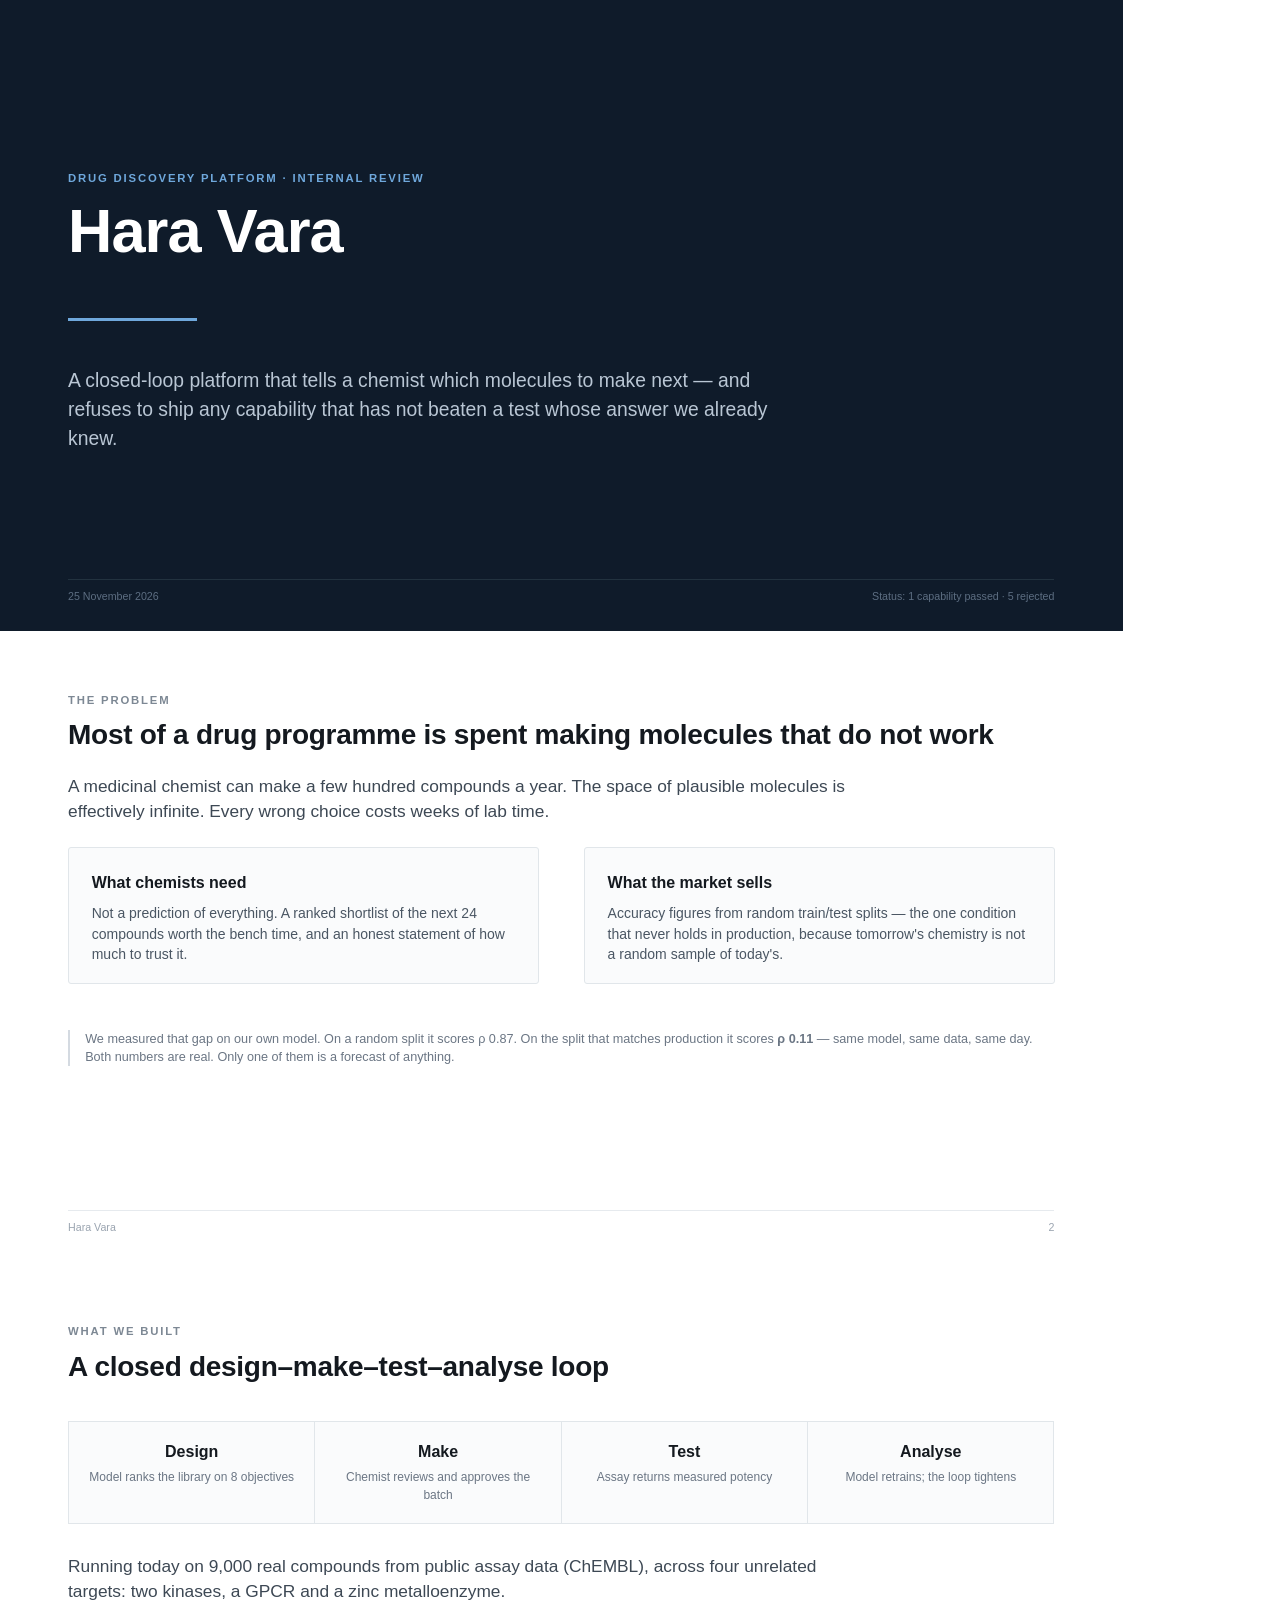
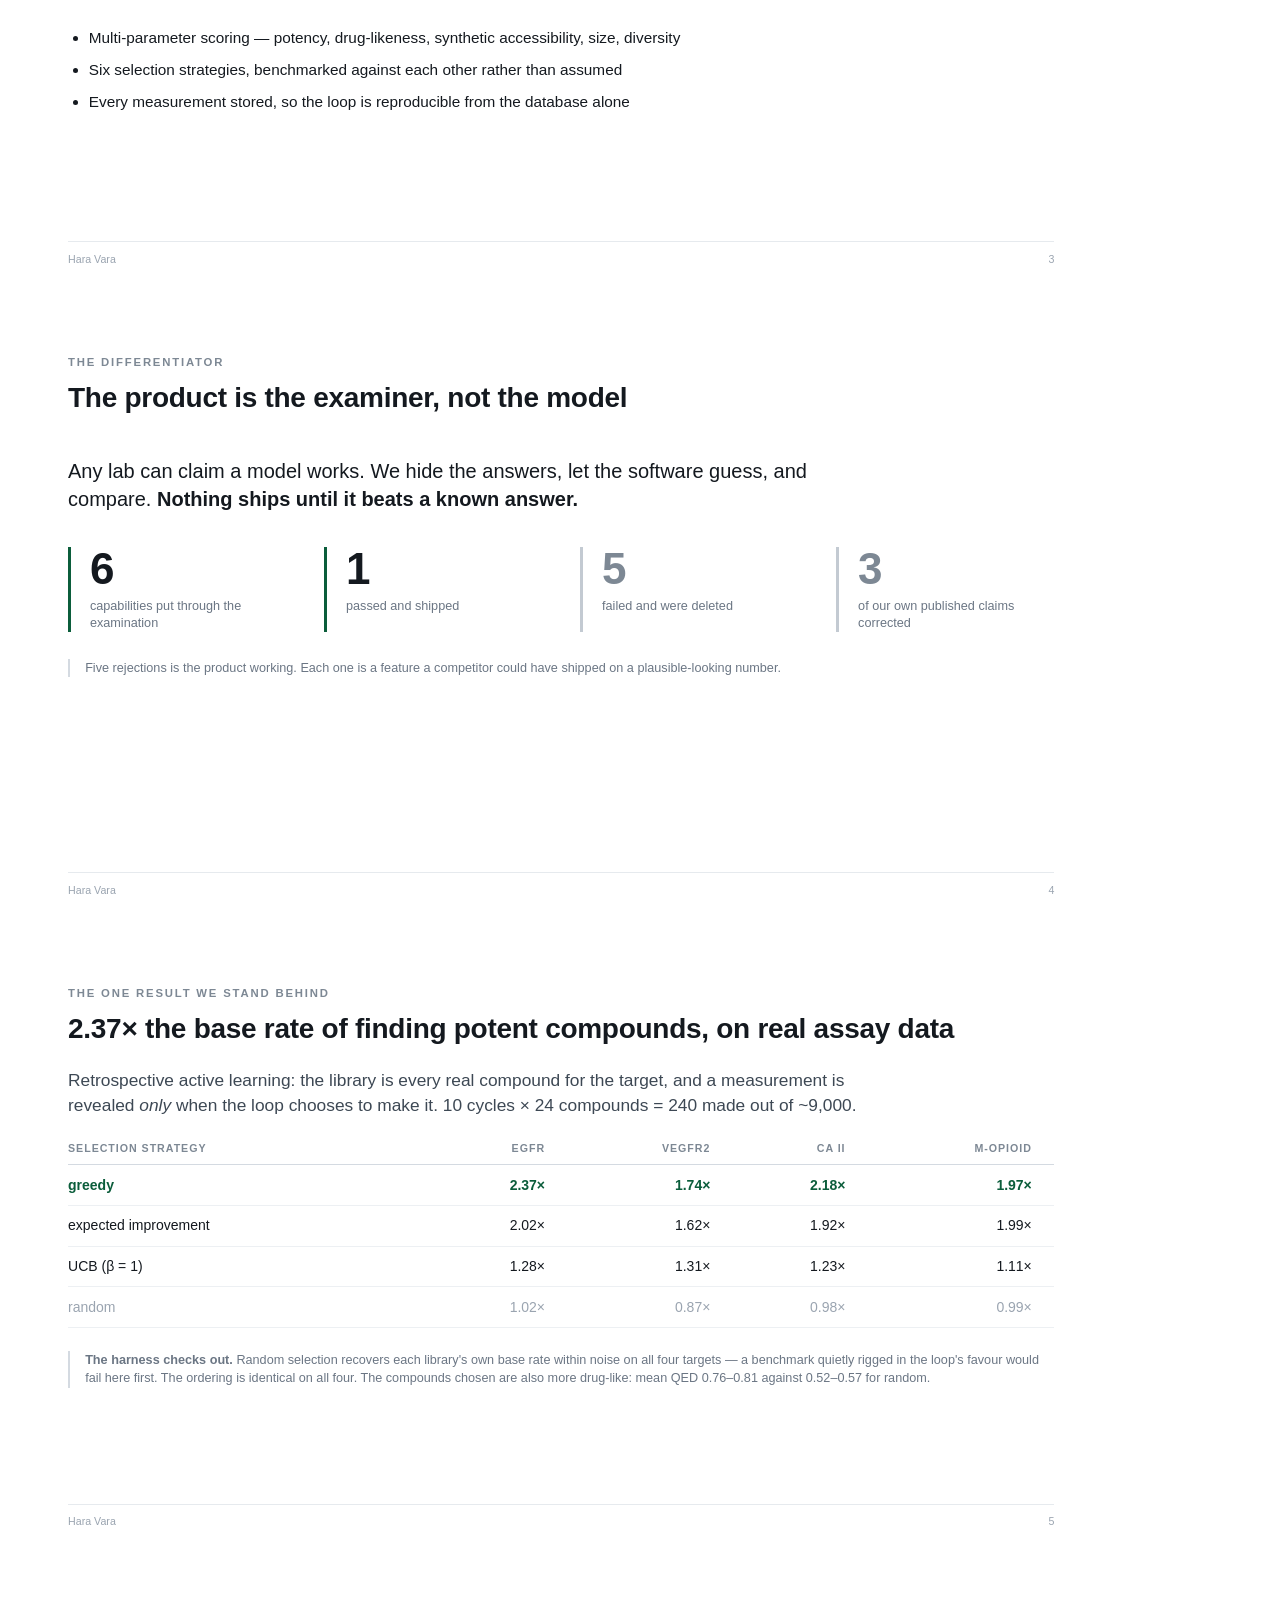
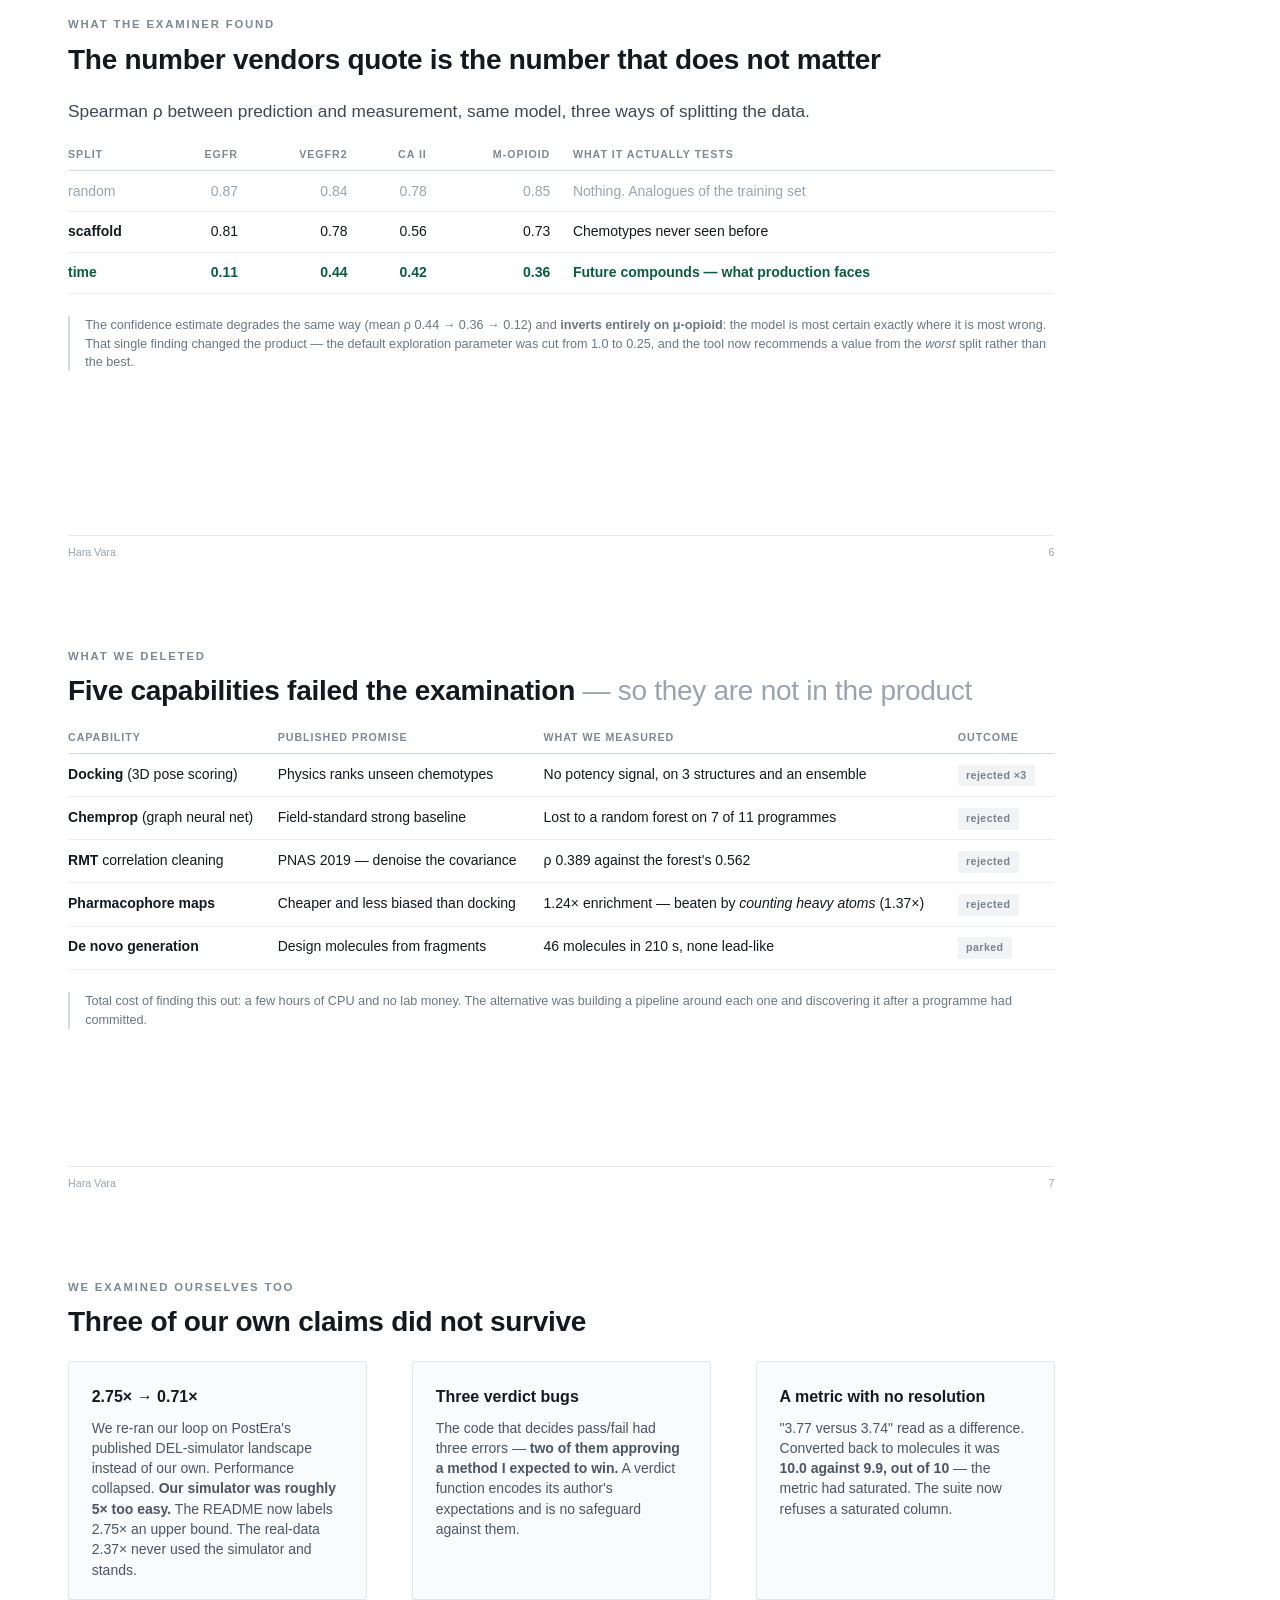
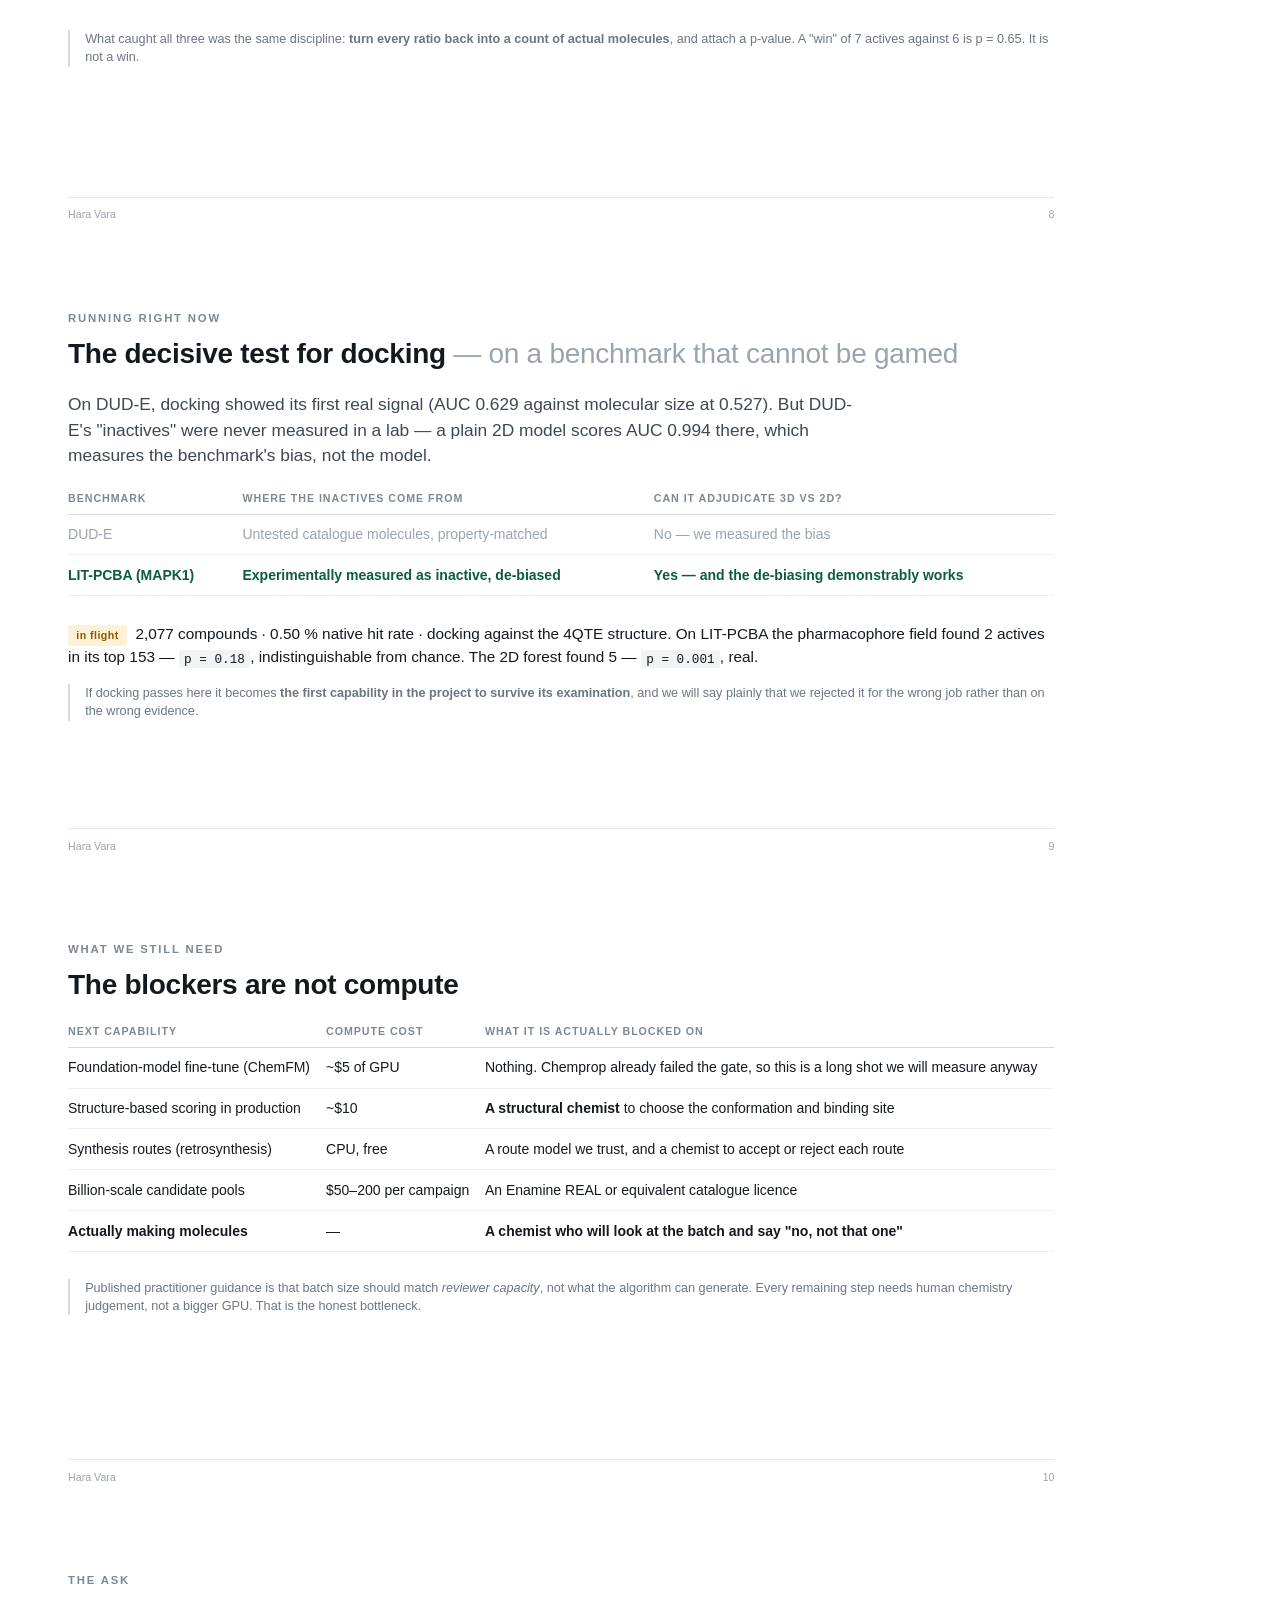
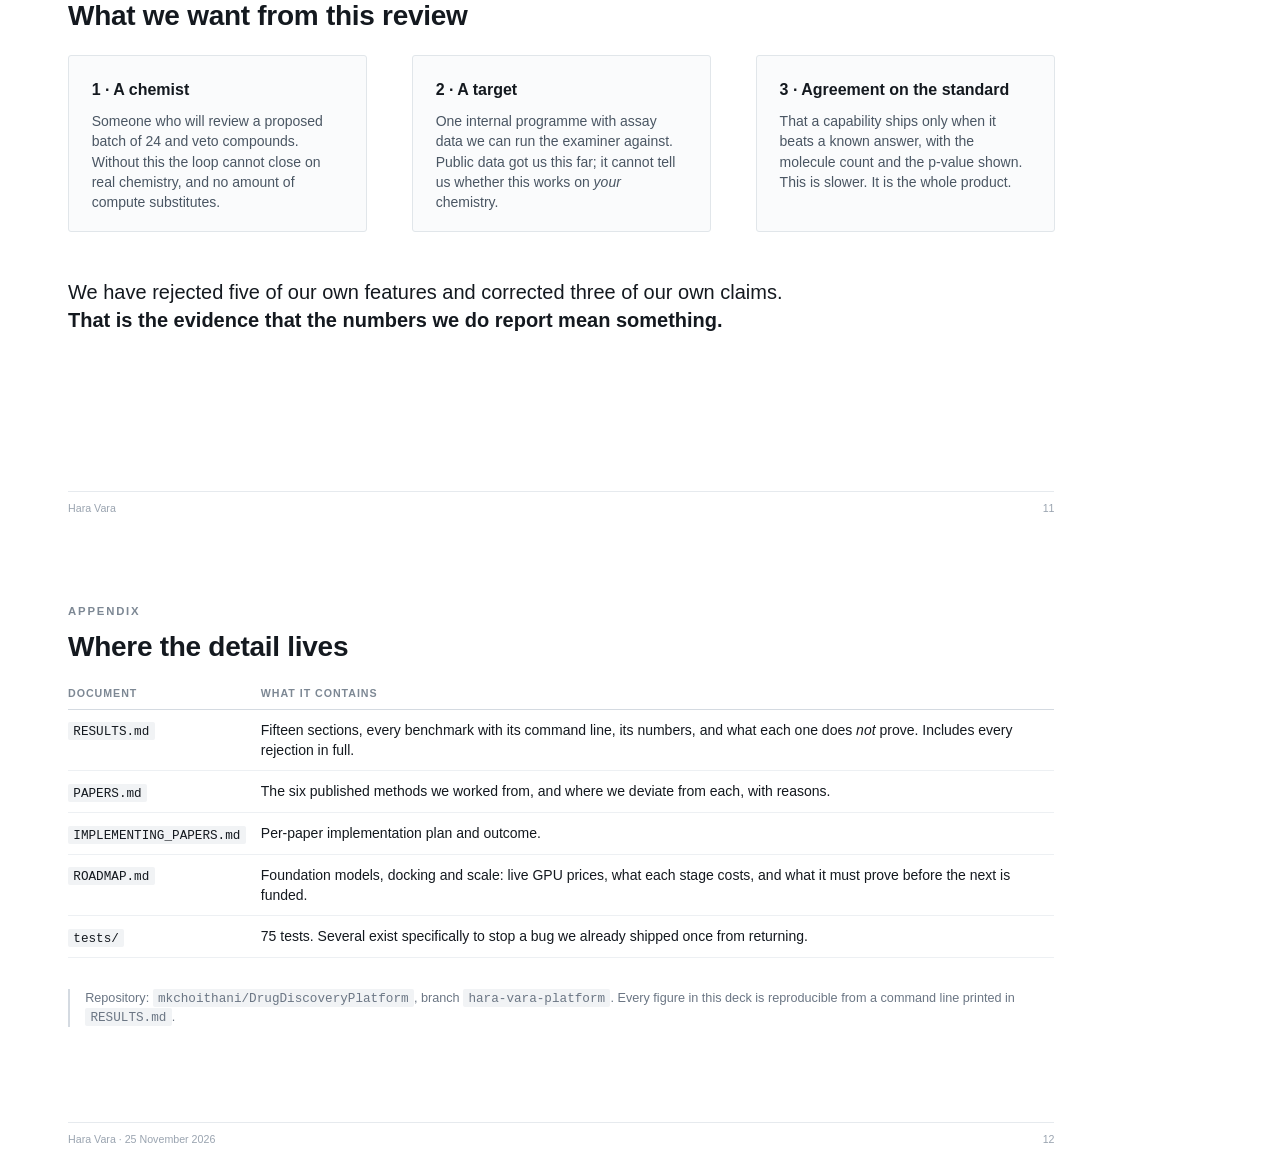
==== deck/pitch.html @ d7b342dd "Docking's signal did not survive LIT-PCBA: rejected a fourth time Section 14 left one question open:" ====
<!DOCTYPE html>
<html lang="en"><head><meta charset="utf-8">
<title>Hara Vara — the examined platform</title>
<style>
  @page { size: 297mm 167mm; margin: 0; }
  * { box-sizing: border-box; -webkit-print-color-adjust: exact; print-color-adjust: exact; }
  html, body { margin:0; padding:0; background:#fff; }
  body { font-family: "Helvetica Neue", Helvetica, Arial, sans-serif;
         color:#14191f; font-size:11.5pt; line-height:1.45; }

  .slide { width:297mm; height:167mm; padding:16mm 18mm 13mm 18mm;
           page-break-after:always; position:relative; overflow:hidden;
           display:flex; flex-direction:column; }
  .slide:last-child { page-break-after:auto; }

  .kicker { font-size:8.5pt; letter-spacing:.16em; text-transform:uppercase;
            color:#7d8894; font-weight:700; margin:0 0 3mm 0; }
  h1 { font-size:30pt; line-height:1.1; margin:0 0 5mm 0; font-weight:700; letter-spacing:-.015em; }
  h2 { font-size:21pt; line-height:1.15; margin:0 0 6mm 0; font-weight:700; letter-spacing:-.01em; }
  h2 .q { color:#9aa4b0; font-weight:400; }
  .lede { font-size:13pt; color:#3d4854; max-width:210mm; margin:0 0 6mm 0; }
  .body { flex:1; min-height:0; }
  .foot { position:absolute; left:18mm; right:18mm; bottom:7mm;
          display:flex; justify-content:space-between;
          font-size:8pt; color:#9aa4b0; border-top:1px solid #e6eaee; padding-top:2.5mm; }

  /* cover */
  .cover { background:#0f1b2a; color:#fff; justify-content:center; }
  .cover h1 { font-size:46pt; margin-bottom:6mm; }
  .cover .kicker { color:#6fa8dc; }
  .cover .sub { font-size:14.5pt; color:#b9c6d4; max-width:190mm; line-height:1.5; }
  .cover .rule { width:34mm; height:3px; background:#6fa8dc; margin:8mm 0 7mm 0; }
  .cover .foot { color:#5d6e82; border-top-color:#22323f; }

  table { width:100%; border-collapse:collapse; font-size:10.5pt; }
  th { text-align:left; font-size:8pt; letter-spacing:.09em; text-transform:uppercase;
       color:#7d8894; font-weight:700; padding:0 4mm 2mm 0; border-bottom:1.5px solid #d4dae1; }
  td { padding:2.6mm 4mm 2.6mm 0; border-bottom:1px solid #edf0f3; vertical-align:top; }
  td.num, th.num { text-align:right; font-variant-numeric:tabular-nums; padding-right:6mm; }
  tr.hero td { font-weight:700; color:#0b5d3b; }
  tr.dead td { color:#9aa4b0; }
  .tag { display:inline-block; font-size:8pt; font-weight:700; padding:.8mm 2.2mm;
         border-radius:2px; letter-spacing:.04em; }
  .pass { background:#dff2e5; color:#0b5d3b; }
  .fail { background:#f1f3f5; color:#78838f; }
  .run  { background:#fff1d6; color:#8a5a00; }

  .cols { display:flex; gap:12mm; }
  .cols > div { flex:1; }
  .card { border:1px solid #e1e6ea; border-radius:3px; padding:6mm 6mm 5mm 6mm; background:#fafbfc; }
  .card h3 { margin:0 0 2.5mm 0; font-size:12pt; }
  .card p { margin:0; color:#4a5663; font-size:10.5pt; }

  .big { display:flex; gap:10mm; margin:2mm 0 7mm 0; }
  .big > div { flex:1; border-left:3px solid #0b5d3b; padding-left:5mm; }
  .big .n { font-size:33pt; font-weight:700; line-height:1; letter-spacing:-.02em; }
  .big .l { font-size:9.5pt; color:#6b7684; margin-top:2mm; line-height:1.35; }
  .big > div.grey { border-left-color:#c3cad2; }
  .big > div.grey .n { color:#7d8894; }

  ul { margin:0 0 4mm 0; padding-left:5.5mm; }
  li { margin-bottom:2.6mm; }
  .note { font-size:9.5pt; color:#6b7684; border-left:2px solid #d4dae1;
          padding-left:4mm; margin-top:auto; }
  .quote { font-size:15pt; line-height:1.4; color:#14191f; max-width:200mm; }
  code { font-family:"SF Mono",Menlo,monospace; font-size:9.5pt; background:#f1f3f5;
         padding:.4mm 1.4mm; border-radius:2px; }
  .step { display:flex; gap:0; margin:4mm 0 8mm 0; }
  .step > div { flex:1; padding:5mm 4mm; border:1px solid #e1e6ea; border-right:none;
                text-align:center; background:#fafbfc; }
  .step > div:last-child { border-right:1px solid #e1e6ea; }
  .step .t { font-weight:700; font-size:12pt; }
  .step .d { font-size:9pt; color:#6b7684; margin-top:1.5mm; }
</style></head><body>

<!-- 1 COVER -->
<section class="slide cover">
  <p class="kicker">Drug discovery platform · internal review</p>
  <h1>Hara Vara</h1>
  <div class="rule"></div>
  <p class="sub">A closed-loop platform that tells a chemist which molecules to make next —
  and refuses to ship any capability that has not beaten a test whose answer we already knew.</p>
  <div class="foot"><span>25 November 2026</span><span>Status: 1 capability passed · 5 rejected</span></div>
</section>

<!-- 2 PROBLEM -->
<section class="slide">
  <p class="kicker">The problem</p>
  <h2>Most of a drug programme is spent making molecules that do not work</h2>
  <div class="body">
    <p class="lede">A medicinal chemist can make a few hundred compounds a year. The space of
    plausible molecules is effectively infinite. Every wrong choice costs weeks of lab time.</p>
    <div class="cols">
      <div class="card"><h3>What chemists need</h3>
        <p>Not a prediction of everything. A ranked shortlist of the next 24 compounds worth
        the bench time, and an honest statement of how much to trust it.</p></div>
      <div class="card"><h3>What the market sells</h3>
        <p>Accuracy figures from random train/test splits — the one condition that never holds
        in production, because tomorrow's chemistry is not a random sample of today's.</p></div>
    </div>
    <div class="note" style="margin-top:12mm">We measured that gap on our own model. On a random
    split it scores &rho;&nbsp;0.87. On the split that matches production it scores
    <strong>&rho;&nbsp;0.11</strong> &mdash; same model, same data, same day. Both numbers are
    real. Only one of them is a forecast of anything.</div>
  </div>
  <div class="foot"><span>Hara Vara</span><span>2</span></div>
</section>

<!-- 3 THE LOOP -->
<section class="slide">
  <p class="kicker">What we built</p>
  <h2>A closed design–make–test–analyse loop</h2>
  <div class="body">
    <div class="step">
      <div><div class="t">Design</div><div class="d">Model ranks the library on 8 objectives</div></div>
      <div><div class="t">Make</div><div class="d">Chemist reviews and approves the batch</div></div>
      <div><div class="t">Test</div><div class="d">Assay returns measured potency</div></div>
      <div><div class="t">Analyse</div><div class="d">Model retrains; the loop tightens</div></div>
    </div>
    <p class="lede">Running today on 9,000 real compounds from public assay data (ChEMBL),
    across four unrelated targets: two kinases, a GPCR and a zinc metalloenzyme.</p>
    <ul>
      <li>Multi-parameter scoring — potency, drug-likeness, synthetic accessibility, size, diversity</li>
      <li>Six selection strategies, benchmarked against each other rather than assumed</li>
      <li>Every measurement stored, so the loop is reproducible from the database alone</li>
    </ul>
  </div>
  <div class="foot"><span>Hara Vara</span><span>3</span></div>
</section>

<!-- 4 DIFFERENTIATOR -->
<section class="slide">
  <p class="kicker">The differentiator</p>
  <h2>The product is the examiner, not the model</h2>
  <div class="body">
    <p class="quote">Any lab can claim a model works. We hide the answers, let the software
    guess, and compare. <strong>Nothing ships until it beats a known answer.</strong></p>
    <div class="big" style="margin-top:9mm">
      <div><div class="n">6</div><div class="l">capabilities put through the examination</div></div>
      <div><div class="n">1</div><div class="l">passed and shipped</div></div>
      <div class="grey"><div class="n">5</div><div class="l">failed and were deleted</div></div>
      <div class="grey"><div class="n">3</div><div class="l">of our own published claims corrected</div></div>
    </div>
    <div class="note">Five rejections is the product working. Each one is a feature a
    competitor could have shipped on a plausible-looking number.</div>
  </div>
  <div class="foot"><span>Hara Vara</span><span>4</span></div>
</section>

<!-- 5 HEADLINE RESULT -->
<section class="slide">
  <p class="kicker">The one result we stand behind</p>
  <h2>2.37× the base rate of finding potent compounds, on real assay data</h2>
  <div class="body">
    <p class="lede">Retrospective active learning: the library is every real compound for the
    target, and a measurement is revealed <em>only</em> when the loop chooses to make it.
    10 cycles × 24 compounds = 240 made out of ~9,000.</p>
    <table>
      <tr><th>Selection strategy</th><th class="num">EGFR</th><th class="num">VEGFR2</th>
          <th class="num">CA II</th><th class="num">μ-opioid</th></tr>
      <tr class="hero"><td>greedy</td><td class="num">2.37×</td><td class="num">1.74×</td>
          <td class="num">2.18×</td><td class="num">1.97×</td></tr>
      <tr><td>expected improvement</td><td class="num">2.02×</td><td class="num">1.62×</td>
          <td class="num">1.92×</td><td class="num">1.99×</td></tr>
      <tr><td>UCB (β = 1)</td><td class="num">1.28×</td><td class="num">1.31×</td>
          <td class="num">1.23×</td><td class="num">1.11×</td></tr>
      <tr class="dead"><td>random</td><td class="num">1.02×</td><td class="num">0.87×</td>
          <td class="num">0.98×</td><td class="num">0.99×</td></tr>
    </table>
    <div class="note" style="margin-top:6mm"><strong>The harness checks out.</strong> Random
    selection recovers each library's own base rate within noise on all four targets — a
    benchmark quietly rigged in the loop's favour would fail here first. The ordering is
    identical on all four. The compounds chosen are also more drug-like: mean QED 0.76–0.81
    against 0.52–0.57 for random.</div>
  </div>
  <div class="foot"><span>Hara Vara</span><span>5</span></div>
</section>

<!-- 6 THE HONEST SPLIT -->
<section class="slide">
  <p class="kicker">What the examiner found</p>
  <h2>The number vendors quote is the number that does not matter</h2>
  <div class="body">
    <p class="lede">Spearman ρ between prediction and measurement, same model, three ways of
    splitting the data.</p>
    <table>
      <tr><th>Split</th><th class="num">EGFR</th><th class="num">VEGFR2</th><th class="num">CA II</th>
          <th class="num">μ-opioid</th><th>What it actually tests</th></tr>
      <tr class="dead"><td>random</td><td class="num">0.87</td><td class="num">0.84</td>
          <td class="num">0.78</td><td class="num">0.85</td><td>Nothing. Analogues of the training set</td></tr>
      <tr><td><strong>scaffold</strong></td><td class="num">0.81</td><td class="num">0.78</td>
          <td class="num">0.56</td><td class="num">0.73</td><td>Chemotypes never seen before</td></tr>
      <tr class="hero"><td>time</td><td class="num">0.11</td><td class="num">0.44</td>
          <td class="num">0.42</td><td class="num">0.36</td><td>Future compounds — what production faces</td></tr>
    </table>
    <div class="note" style="margin-top:6mm">The confidence estimate degrades the same way
    (mean ρ 0.44 → 0.36 → 0.12) and <strong>inverts entirely on μ-opioid</strong>: the model is
    most certain exactly where it is most wrong. That single finding changed the product — the
    default exploration parameter was cut from 1.0 to 0.25, and the tool now recommends a value
    from the <em>worst</em> split rather than the best.</div>
  </div>
  <div class="foot"><span>Hara Vara</span><span>6</span></div>
</section>

<!-- 7 REJECTED -->
<section class="slide">
  <p class="kicker">What we deleted</p>
  <h2>Five capabilities failed the examination <span class="q">— so they are not in the product</span></h2>
  <div class="body">
    <table>
      <tr><th>Capability</th><th>Published promise</th><th>What we measured</th><th>Outcome</th></tr>
      <tr><td><strong>Docking</strong> (3D pose scoring)</td><td>Physics ranks unseen chemotypes</td>
          <td>No potency signal, on 3 structures and an ensemble</td><td><span class="tag fail">rejected ×3</span></td></tr>
      <tr><td><strong>Chemprop</strong> (graph neural net)</td><td>Field-standard strong baseline</td>
          <td>Lost to a random forest on 7 of 11 programmes</td><td><span class="tag fail">rejected</span></td></tr>
      <tr><td><strong>RMT</strong> correlation cleaning</td><td>PNAS 2019 — denoise the covariance</td>
          <td>ρ 0.389 against the forest's 0.562</td><td><span class="tag fail">rejected</span></td></tr>
      <tr><td><strong>Pharmacophore maps</strong></td><td>Cheaper and less biased than docking</td>
          <td>1.24× enrichment — beaten by <em>counting heavy atoms</em> (1.37×)</td>
          <td><span class="tag fail">rejected</span></td></tr>
      <tr><td><strong>De novo generation</strong></td><td>Design molecules from fragments</td>
          <td>46 molecules in 210 s, none lead-like</td><td><span class="tag fail">parked</span></td></tr>
    </table>
    <div class="note" style="margin-top:6mm">Total cost of finding this out: a few hours of CPU
    and no lab money. The alternative was building a pipeline around each one and discovering
    it after a programme had committed.</div>
  </div>
  <div class="foot"><span>Hara Vara</span><span>7</span></div>
</section>

<!-- 8 WE AUDITED OURSELVES -->
<section class="slide">
  <p class="kicker">We examined ourselves too</p>
  <h2>Three of our own claims did not survive</h2>
  <div class="body">
    <div class="cols">
      <div class="card"><h3>2.75× → 0.71×</h3>
        <p>We re-ran our loop on PostEra's published DEL-simulator landscape instead of our own.
        Performance collapsed. <strong>Our simulator was roughly 5× too easy.</strong> The README
        now labels 2.75× an upper bound. The real-data 2.37× never used the simulator and stands.</p></div>
      <div class="card"><h3>Three verdict bugs</h3>
        <p>The code that decides pass/fail had three errors — <strong>two of them approving a
        method I expected to win.</strong> A verdict function encodes its author's expectations
        and is no safeguard against them.</p></div>
      <div class="card"><h3>A metric with no resolution</h3>
        <p>"3.77 versus 3.74" read as a difference. Converted back to molecules it was
        <strong>10.0 against 9.9, out of 10</strong> — the metric had saturated. The suite now
        refuses a saturated column.</p></div>
    </div>
    <div class="note" style="margin-top:8mm">What caught all three was the same discipline:
    <strong>turn every ratio back into a count of actual molecules</strong>, and attach a
    p-value. A "win" of 7 actives against 6 is p = 0.65. It is not a win.</div>
  </div>
  <div class="foot"><span>Hara Vara</span><span>8</span></div>
</section>

<!-- 9 IN FLIGHT -->
<section class="slide">
  <p class="kicker">Running right now</p>
  <h2>The decisive test for docking <span class="q">— on a benchmark that cannot be gamed</span></h2>
  <div class="body">
    <p class="lede">On DUD-E, docking showed its first real signal (AUC 0.629 against molecular
    size at 0.527). But DUD-E's "inactives" were never measured in a lab — a plain 2D model
    scores AUC 0.994 there, which measures the benchmark's bias, not the model.</p>
    <table>
      <tr><th>Benchmark</th><th>Where the inactives come from</th><th>Can it adjudicate 3D vs 2D?</th></tr>
      <tr class="dead"><td>DUD-E</td><td>Untested catalogue molecules, property-matched</td><td>No — we measured the bias</td></tr>
      <tr class="hero"><td>LIT-PCBA (MAPK1)</td><td>Experimentally measured as inactive, de-biased</td><td>Yes — and the de-biasing demonstrably works</td></tr>
    </table>
    <p style="margin-top:7mm"><span class="tag run">in flight</span> &nbsp;2,077 compounds ·
    0.50 % native hit rate · docking against the 4QTE structure. On LIT-PCBA the pharmacophore
    field found 2 actives in its top 153 — <code>p = 0.18</code>, indistinguishable from chance.
    The 2D forest found 5 — <code>p = 0.001</code>, real.</p>
    <div class="note">If docking passes here it becomes <strong>the first capability in the
    project to survive its examination</strong>, and we will say plainly that we rejected it
    for the wrong job rather than on the wrong evidence.</div>
  </div>
  <div class="foot"><span>Hara Vara</span><span>9</span></div>
</section>

<!-- 10 WHAT IT TAKES -->
<section class="slide">
  <p class="kicker">What we still need</p>
  <h2>The blockers are not compute</h2>
  <div class="body">
    <table>
      <tr><th>Next capability</th><th>Compute cost</th><th>What it is actually blocked on</th></tr>
      <tr><td>Foundation-model fine-tune (ChemFM)</td><td>~$5 of GPU</td>
          <td>Nothing. Chemprop already failed the gate, so this is a long shot we will measure anyway</td></tr>
      <tr><td>Structure-based scoring in production</td><td>~$10</td>
          <td><strong>A structural chemist</strong> to choose the conformation and binding site</td></tr>
      <tr><td>Synthesis routes (retrosynthesis)</td><td>CPU, free</td>
          <td>A route model we trust, and a chemist to accept or reject each route</td></tr>
      <tr><td>Billion-scale candidate pools</td><td>$50–200 per campaign</td>
          <td>An Enamine REAL or equivalent catalogue licence</td></tr>
      <tr><td><strong>Actually making molecules</strong></td><td>—</td>
          <td><strong>A chemist who will look at the batch and say "no, not that one"</strong></td></tr>
    </table>
    <div class="note" style="margin-top:7mm">Published practitioner guidance is that batch size
    should match <em>reviewer capacity</em>, not what the algorithm can generate. Every remaining
    step needs human chemistry judgement, not a bigger GPU. That is the honest bottleneck.</div>
  </div>
  <div class="foot"><span>Hara Vara</span><span>10</span></div>
</section>

<!-- 11 ASK -->
<section class="slide">
  <p class="kicker">The ask</p>
  <h2>What we want from this review</h2>
  <div class="body">
    <div class="cols">
      <div class="card"><h3>1 · A chemist</h3>
        <p>Someone who will review a proposed batch of 24 and veto compounds. Without this the
        loop cannot close on real chemistry, and no amount of compute substitutes.</p></div>
      <div class="card"><h3>2 · A target</h3>
        <p>One internal programme with assay data we can run the examiner against. Public data
        got us this far; it cannot tell us whether this works on <em>your</em> chemistry.</p></div>
      <div class="card"><h3>3 · Agreement on the standard</h3>
        <p>That a capability ships only when it beats a known answer, with the molecule count
        and the p-value shown. This is slower. It is the whole product.</p></div>
    </div>
    <p class="quote" style="margin-top:12mm">We have rejected five of our own features and
    corrected three of our own claims. <strong>That is the evidence that the numbers we do
    report mean something.</strong></p>
  </div>
  <div class="foot"><span>Hara Vara</span><span>11</span></div>
</section>

<!-- 12 APPENDIX -->
<section class="slide">
  <p class="kicker">Appendix</p>
  <h2>Where the detail lives</h2>
  <div class="body">
    <table>
      <tr><th>Document</th><th>What it contains</th></tr>
      <tr><td><code>RESULTS.md</code></td><td>Fifteen sections, every benchmark with its command line,
        its numbers, and what each one does <em>not</em> prove. Includes every rejection in full.</td></tr>
      <tr><td><code>PAPERS.md</code></td><td>The six published methods we worked from, and where we
        deviate from each, with reasons.</td></tr>
      <tr><td><code>IMPLEMENTING_PAPERS.md</code></td><td>Per-paper implementation plan and outcome.</td></tr>
      <tr><td><code>ROADMAP.md</code></td><td>Foundation models, docking and scale: live GPU prices,
        what each stage costs, and what it must prove before the next is funded.</td></tr>
      <tr><td><code>tests/</code></td><td>75 tests. Several exist specifically to stop a bug we
        already shipped once from returning.</td></tr>
    </table>
    <div class="note" style="margin-top:8mm">Repository: <code>mkchoithani/DrugDiscoveryPlatform</code>,
    branch <code>hara-vara-platform</code>. Every figure in this deck is reproducible from a
    command line printed in <code>RESULTS.md</code>.</div>
  </div>
  <div class="foot"><span>Hara Vara · 25 November 2026</span><span>12</span></div>
</section>

</body></html>
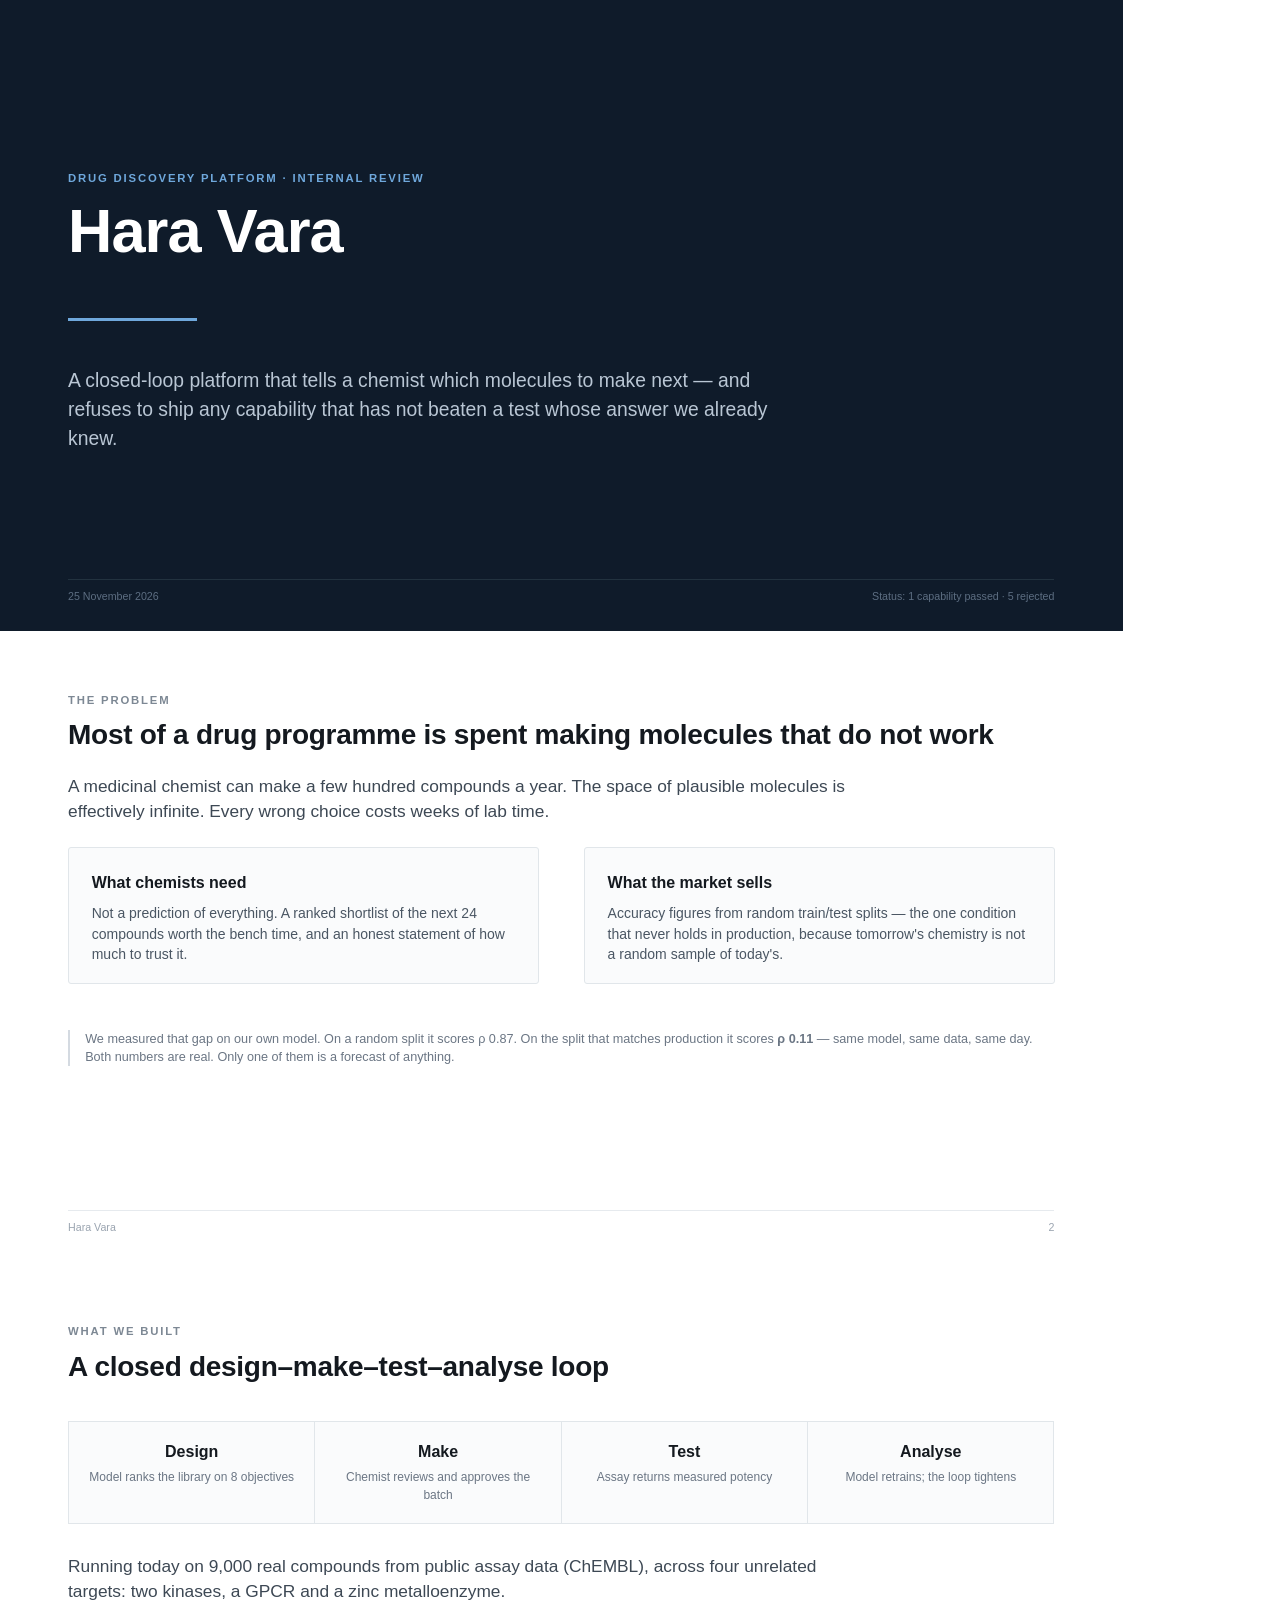
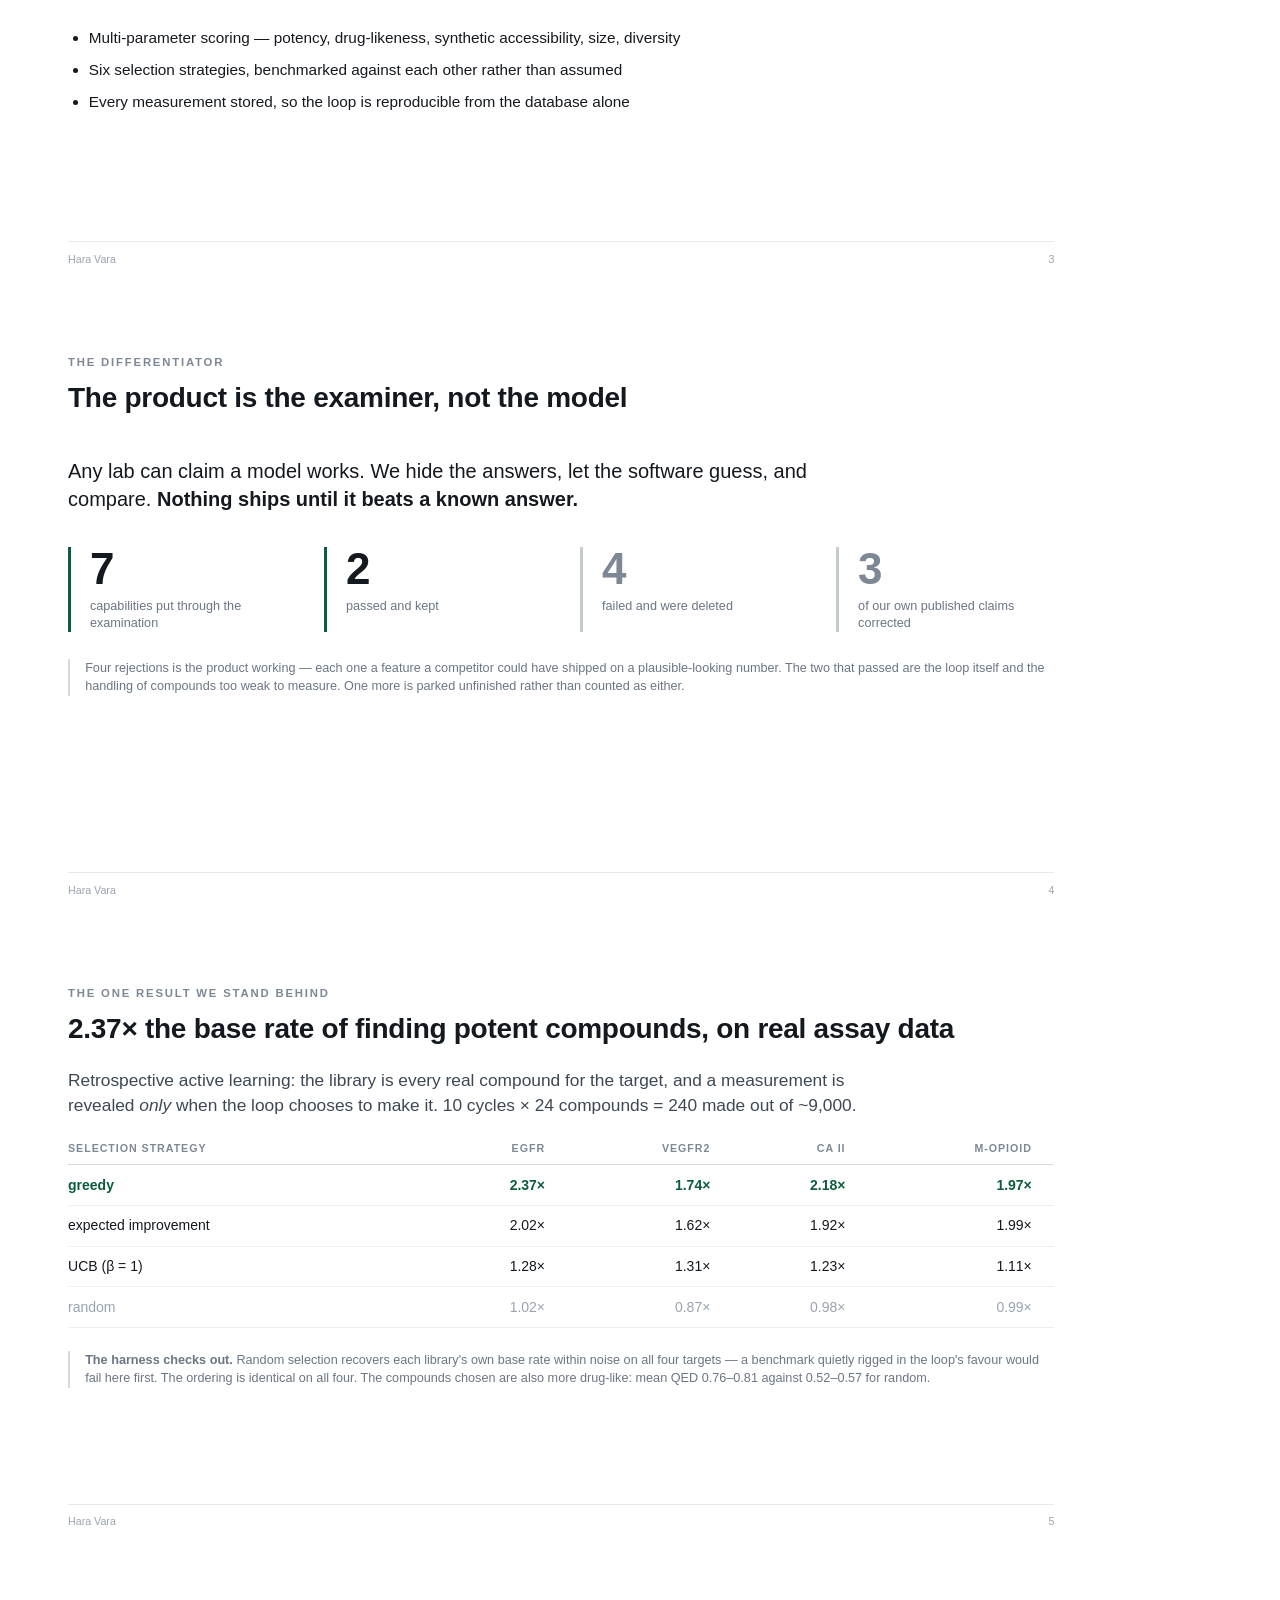
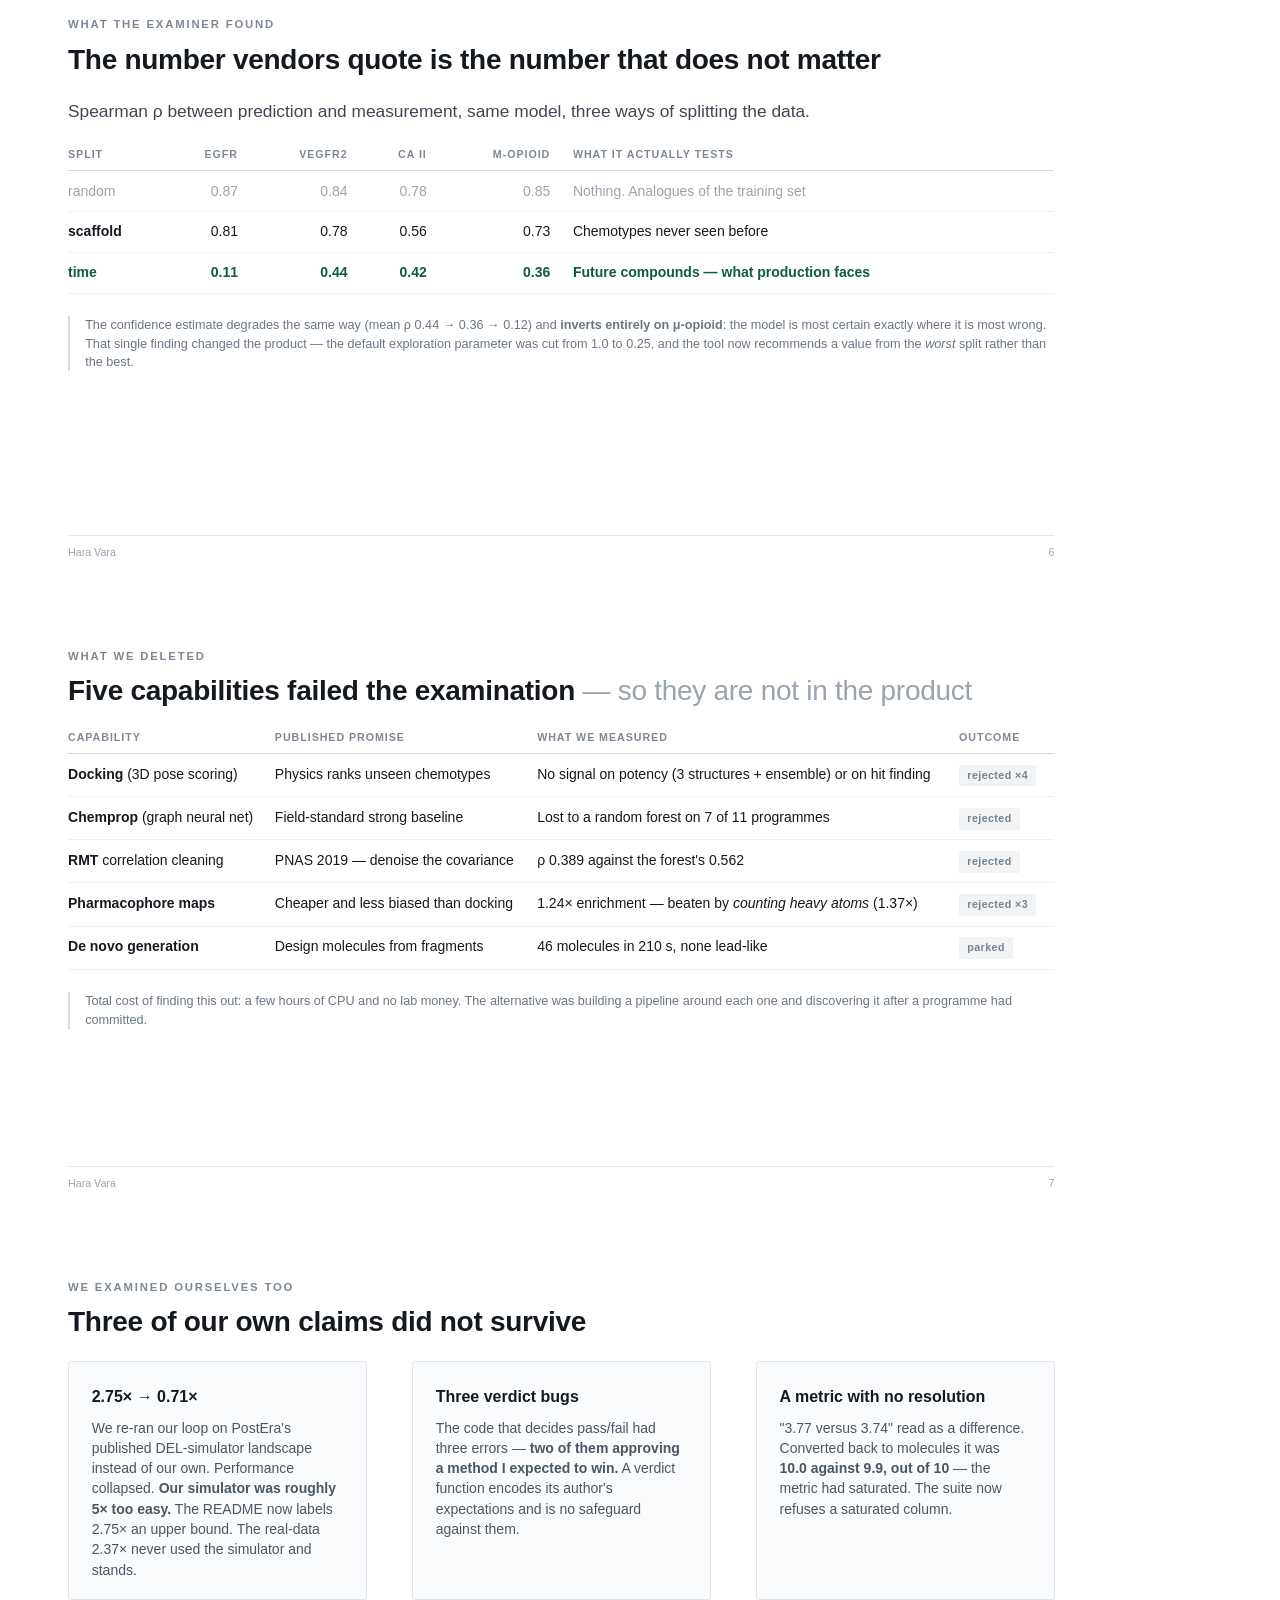
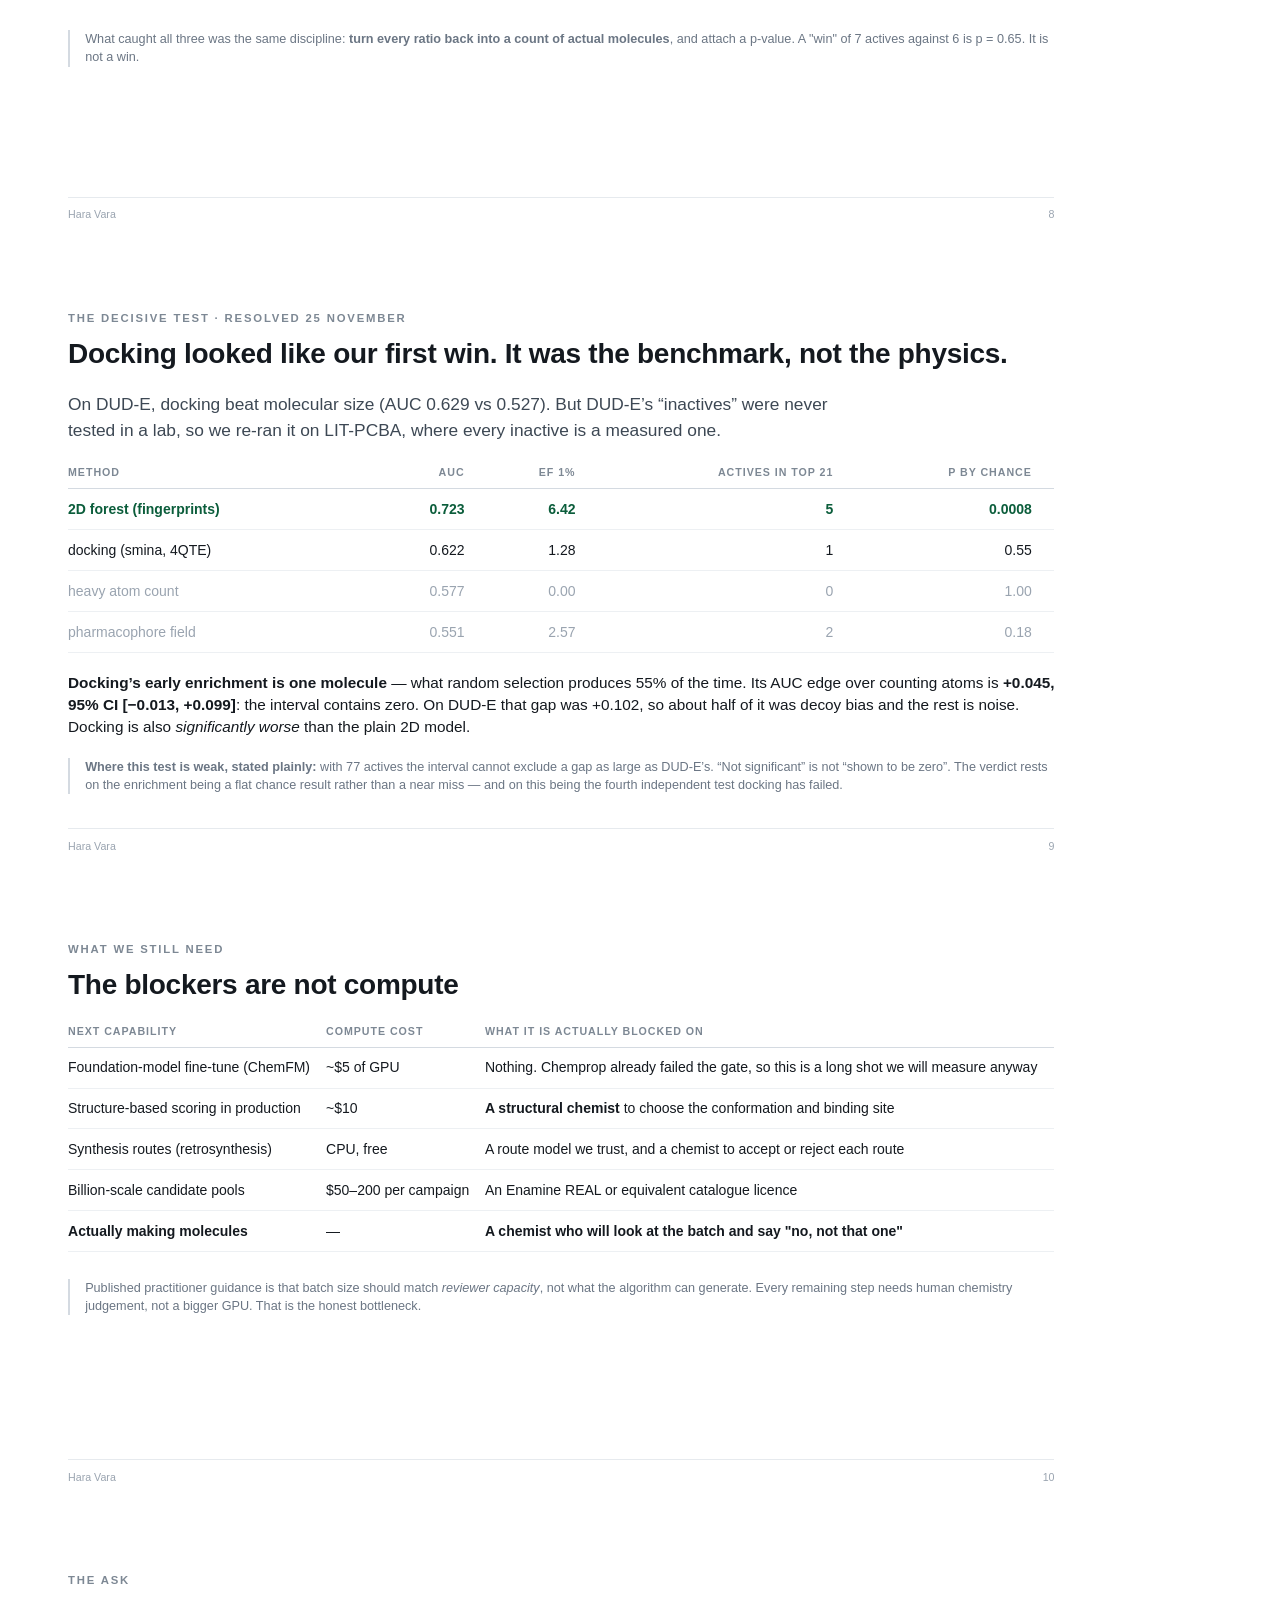
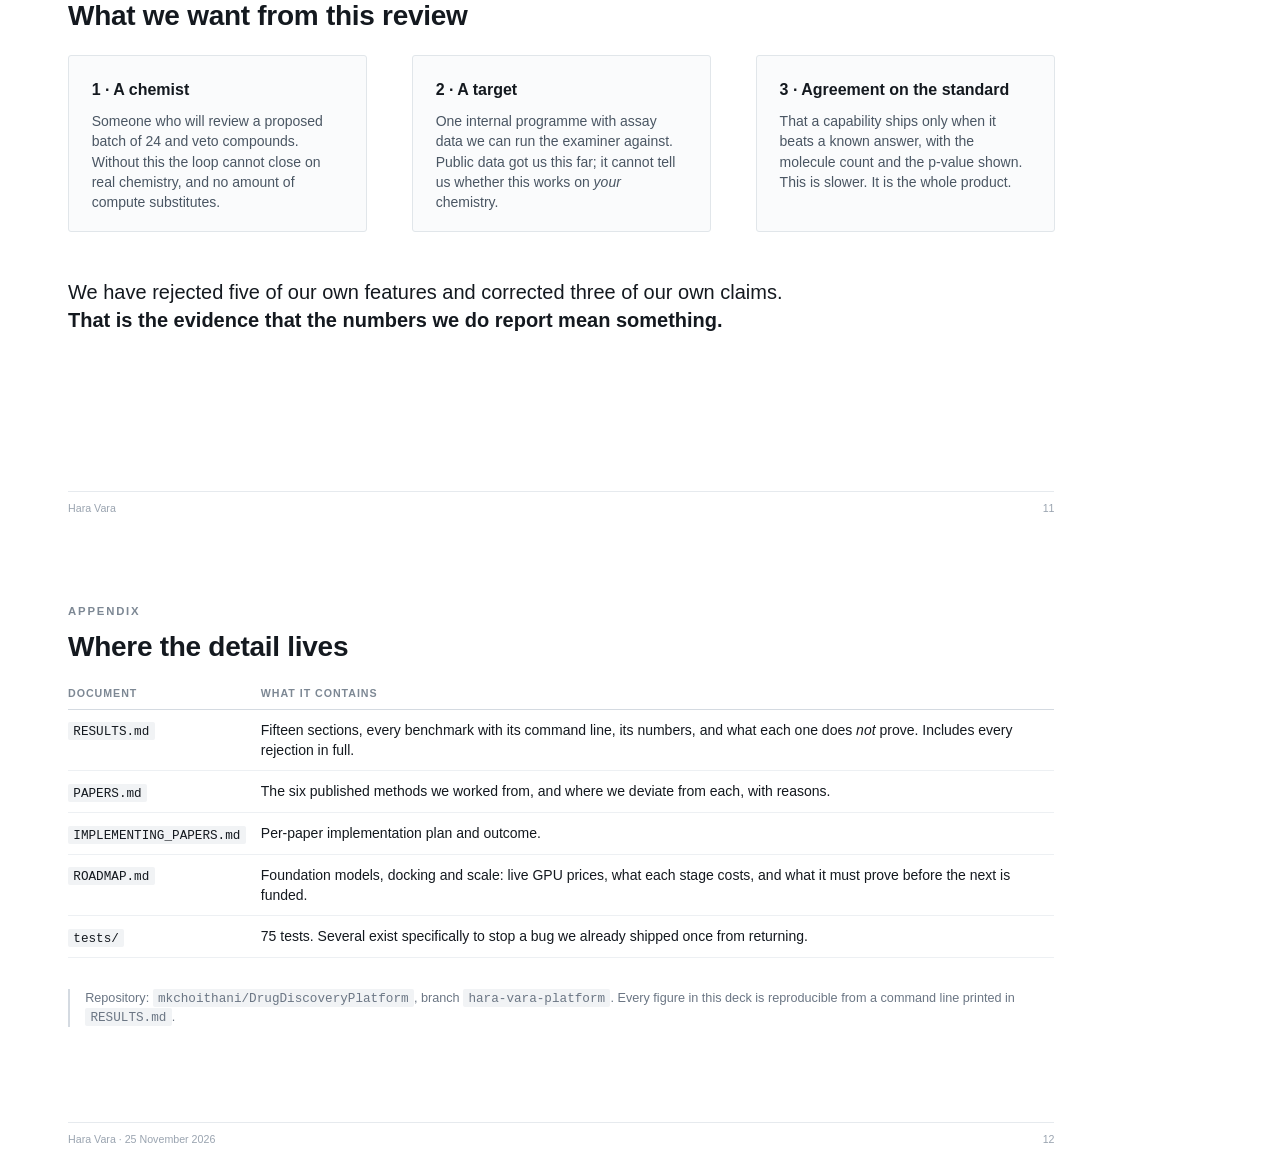
==== commit a7fd3b4e: "Deck: slide 9 carries the resolved LIT-PCBA result Slide 9 described the docking run as in flight. I" ====
--- a/deck/pitch.html
+++ b/deck/pitch.html
@@ -136,13 +136,15 @@
     <p class="quote">Any lab can claim a model works. We hide the answers, let the software
     guess, and compare. <strong>Nothing ships until it beats a known answer.</strong></p>
     <div class="big" style="margin-top:9mm">
-      <div><div class="n">6</div><div class="l">capabilities put through the examination</div></div>
-      <div><div class="n">1</div><div class="l">passed and shipped</div></div>
-      <div class="grey"><div class="n">5</div><div class="l">failed and were deleted</div></div>
+      <div><div class="n">7</div><div class="l">capabilities put through the examination</div></div>
+      <div><div class="n">2</div><div class="l">passed and kept</div></div>
+      <div class="grey"><div class="n">4</div><div class="l">failed and were deleted</div></div>
       <div class="grey"><div class="n">3</div><div class="l">of our own published claims corrected</div></div>
     </div>
-    <div class="note">Five rejections is the product working. Each one is a feature a
-    competitor could have shipped on a plausible-looking number.</div>
+    <div class="note">Four rejections is the product working &mdash; each one a feature a
+    competitor could have shipped on a plausible-looking number. The two that passed are the
+    loop itself and the handling of compounds too weak to measure. One more is parked
+    unfinished rather than counted as either.</div>
   </div>
   <div class="foot"><span>Hara Vara</span><span>4</span></div>
 </section>
@@ -210,14 +212,14 @@
     <table>
       <tr><th>Capability</th><th>Published promise</th><th>What we measured</th><th>Outcome</th></tr>
       <tr><td><strong>Docking</strong> (3D pose scoring)</td><td>Physics ranks unseen chemotypes</td>
-          <td>No potency signal, on 3 structures and an ensemble</td><td><span class="tag fail">rejected ×3</span></td></tr>
+          <td>No signal on potency (3 structures + ensemble) or on hit finding</td><td><span class="tag fail">rejected ×4</span></td></tr>
       <tr><td><strong>Chemprop</strong> (graph neural net)</td><td>Field-standard strong baseline</td>
           <td>Lost to a random forest on 7 of 11 programmes</td><td><span class="tag fail">rejected</span></td></tr>
       <tr><td><strong>RMT</strong> correlation cleaning</td><td>PNAS 2019 — denoise the covariance</td>
           <td>ρ 0.389 against the forest's 0.562</td><td><span class="tag fail">rejected</span></td></tr>
       <tr><td><strong>Pharmacophore maps</strong></td><td>Cheaper and less biased than docking</td>
           <td>1.24× enrichment — beaten by <em>counting heavy atoms</em> (1.37×)</td>
-          <td><span class="tag fail">rejected</span></td></tr>
+          <td><span class="tag fail">rejected ×3</span></td></tr>
       <tr><td><strong>De novo generation</strong></td><td>Design molecules from fragments</td>
           <td>46 molecules in 210 s, none lead-like</td><td><span class="tag fail">parked</span></td></tr>
     </table>
@@ -254,26 +256,36 @@
   <div class="foot"><span>Hara Vara</span><span>8</span></div>
 </section>
 
-<!-- 9 IN FLIGHT -->
-<section class="slide">
-  <p class="kicker">Running right now</p>
-  <h2>The decisive test for docking <span class="q">— on a benchmark that cannot be gamed</span></h2>
-  <div class="body">
-    <p class="lede">On DUD-E, docking showed its first real signal (AUC 0.629 against molecular
-    size at 0.527). But DUD-E's "inactives" were never measured in a lab — a plain 2D model
-    scores AUC 0.994 there, which measures the benchmark's bias, not the model.</p>
-    <table>
-      <tr><th>Benchmark</th><th>Where the inactives come from</th><th>Can it adjudicate 3D vs 2D?</th></tr>
-      <tr class="dead"><td>DUD-E</td><td>Untested catalogue molecules, property-matched</td><td>No — we measured the bias</td></tr>
-      <tr class="hero"><td>LIT-PCBA (MAPK1)</td><td>Experimentally measured as inactive, de-biased</td><td>Yes — and the de-biasing demonstrably works</td></tr>
-    </table>
-    <p style="margin-top:7mm"><span class="tag run">in flight</span> &nbsp;2,077 compounds ·
-    0.50 % native hit rate · docking against the 4QTE structure. On LIT-PCBA the pharmacophore
-    field found 2 actives in its top 153 — <code>p = 0.18</code>, indistinguishable from chance.
-    The 2D forest found 5 — <code>p = 0.001</code>, real.</p>
-    <div class="note">If docking passes here it becomes <strong>the first capability in the
-    project to survive its examination</strong>, and we will say plainly that we rejected it
-    for the wrong job rather than on the wrong evidence.</div>
+<!-- 9 THE DECISIVE TEST -->
+<section class="slide">
+  <p class="kicker">The decisive test &middot; resolved 25 November</p>
+  <h2>Docking looked like our first win. It was the benchmark, not the physics.</h2>
+  <div class="body">
+    <p class="lede">On DUD-E, docking beat molecular size (AUC 0.629 vs 0.527). But
+    DUD-E&rsquo;s &ldquo;inactives&rdquo; were never tested in a lab, so we re-ran it on
+    LIT-PCBA, where every inactive is a measured one.</p>
+    <table>
+      <tr><th>Method</th><th class="num">AUC</th><th class="num">EF 1%</th>
+          <th class="num">Actives in top 21</th><th class="num">P by chance</th></tr>
+      <tr class="hero"><td>2D forest (fingerprints)</td><td class="num">0.723</td>
+          <td class="num">6.42</td><td class="num">5</td><td class="num">0.0008</td></tr>
+      <tr><td>docking (smina, 4QTE)</td><td class="num">0.622</td><td class="num">1.28</td>
+          <td class="num">1</td><td class="num">0.55</td></tr>
+      <tr class="dead"><td>heavy atom count</td><td class="num">0.577</td><td class="num">0.00</td>
+          <td class="num">0</td><td class="num">1.00</td></tr>
+      <tr class="dead"><td>pharmacophore field</td><td class="num">0.551</td><td class="num">2.57</td>
+          <td class="num">2</td><td class="num">0.18</td></tr>
+    </table>
+    <p style="margin-top:5mm"><strong>Docking&rsquo;s early enrichment is one molecule</strong>
+    &mdash; what random selection produces 55% of the time. Its AUC edge over counting atoms is
+    <strong>+0.045, 95% CI [&minus;0.013, +0.099]</strong>: the interval contains zero. On DUD-E
+    that gap was +0.102, so about half of it was decoy bias and the rest is noise. Docking is
+    also <em>significantly worse</em> than the plain 2D model.</p>
+    <div class="note" style="margin-top:5mm"><strong>Where this test is weak, stated
+    plainly:</strong> with 77 actives the interval cannot exclude a gap as large as
+    DUD-E&rsquo;s. &ldquo;Not significant&rdquo; is not &ldquo;shown to be zero&rdquo;. The
+    verdict rests on the enrichment being a flat chance result rather than a near miss &mdash;
+    and on this being the fourth independent test docking has failed.</div>
   </div>
   <div class="foot"><span>Hara Vara</span><span>9</span></div>
 </section>
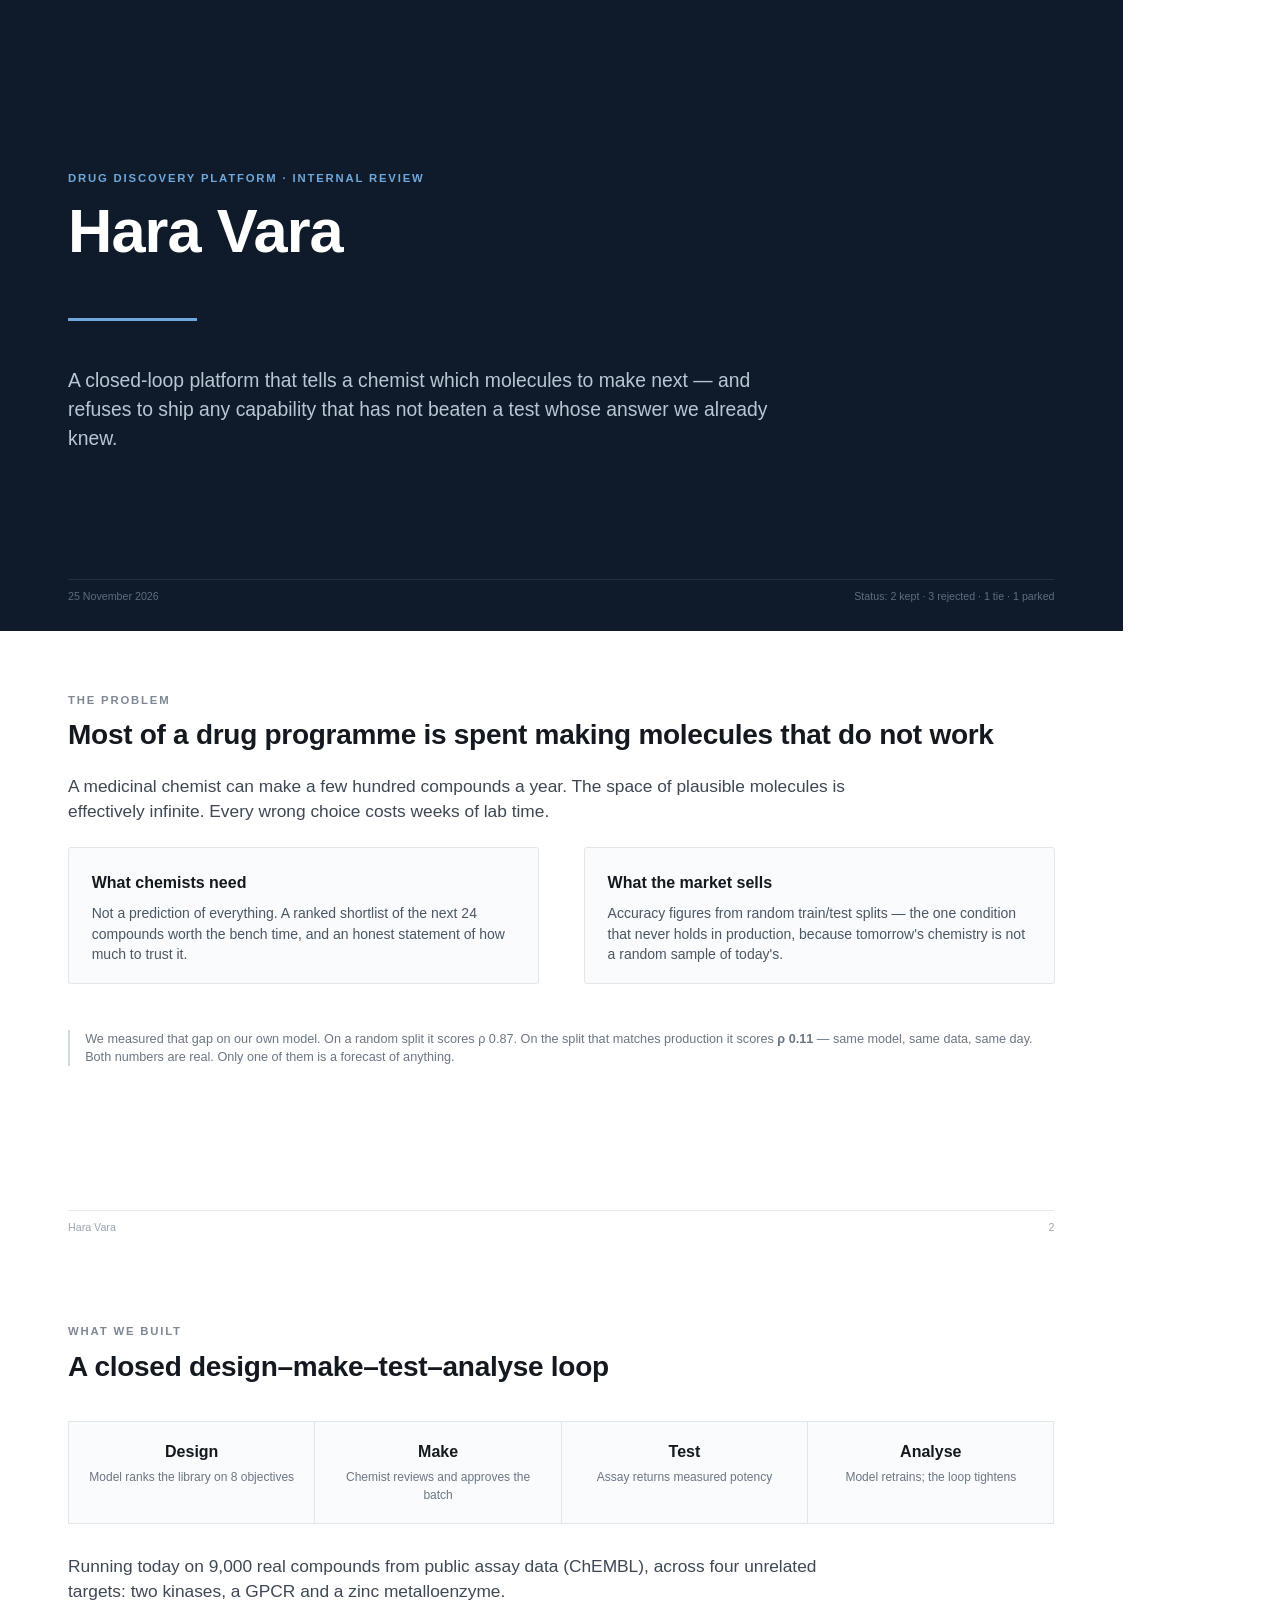
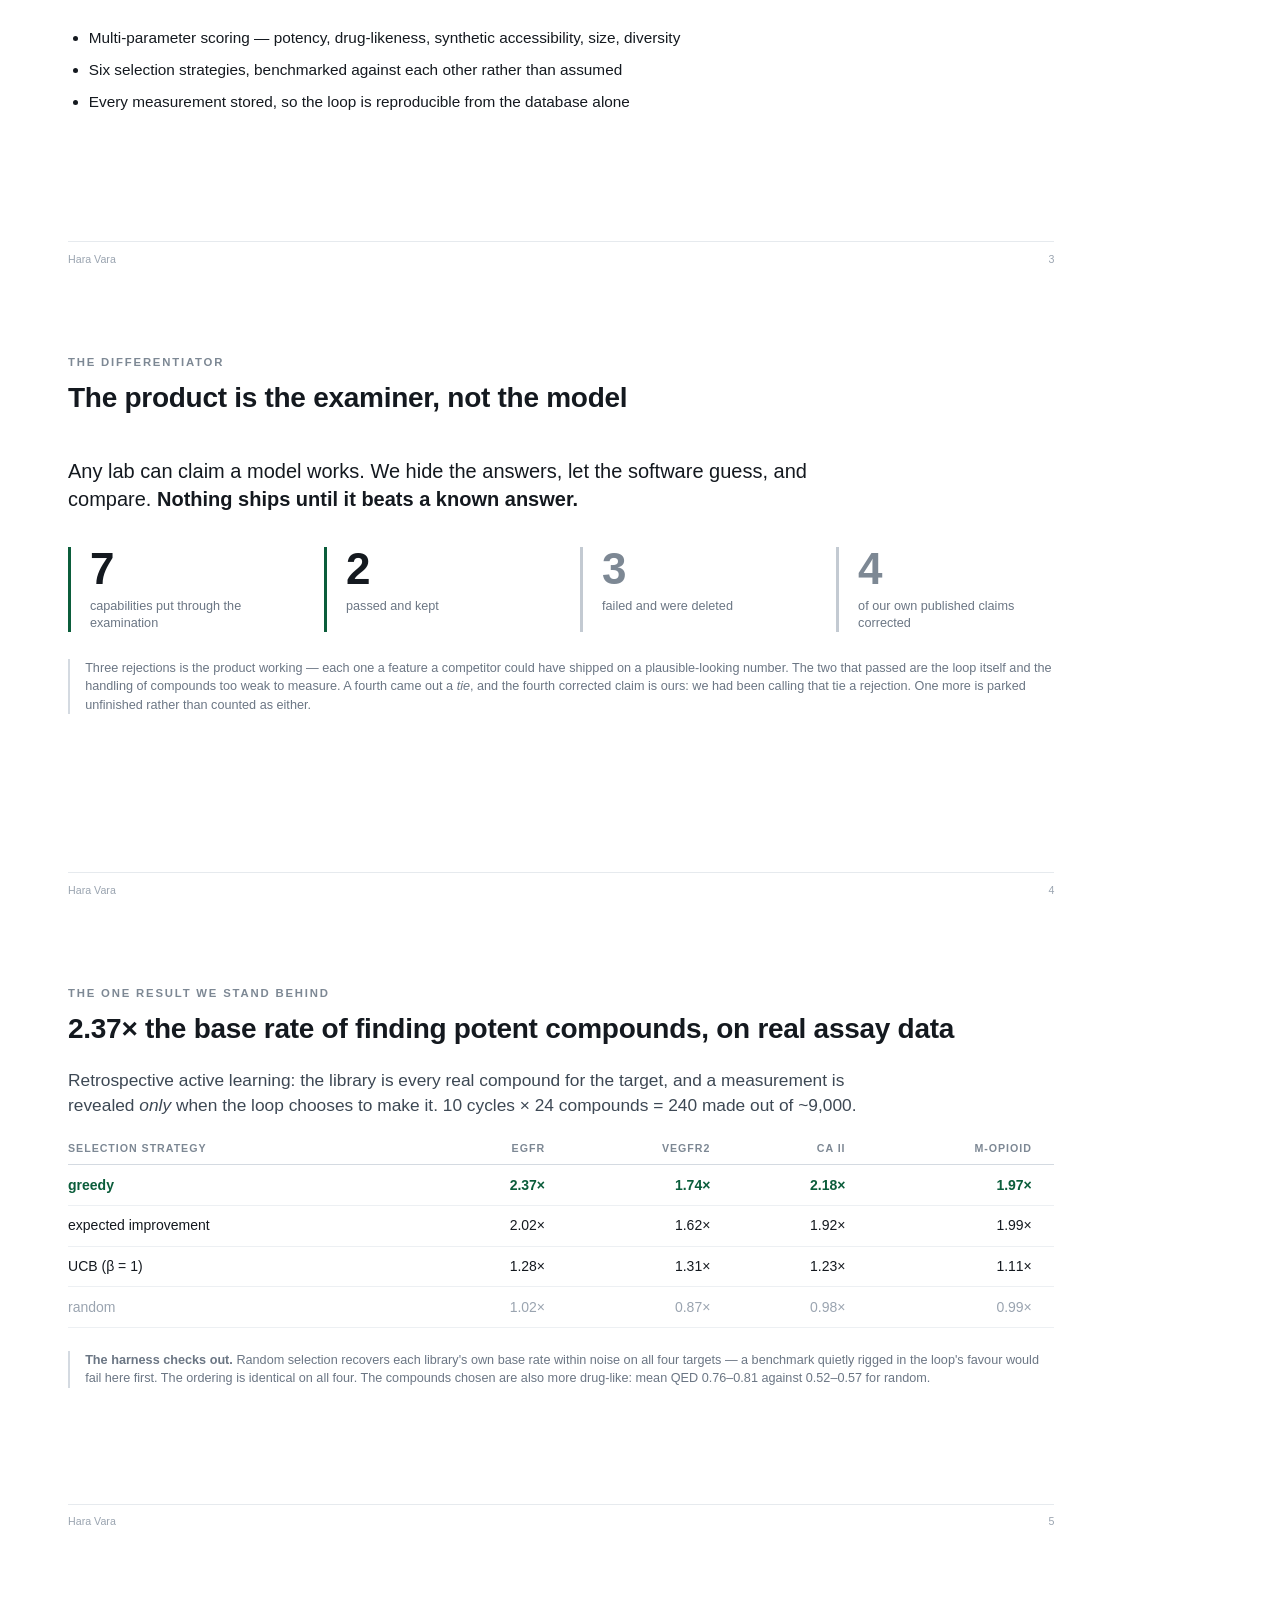
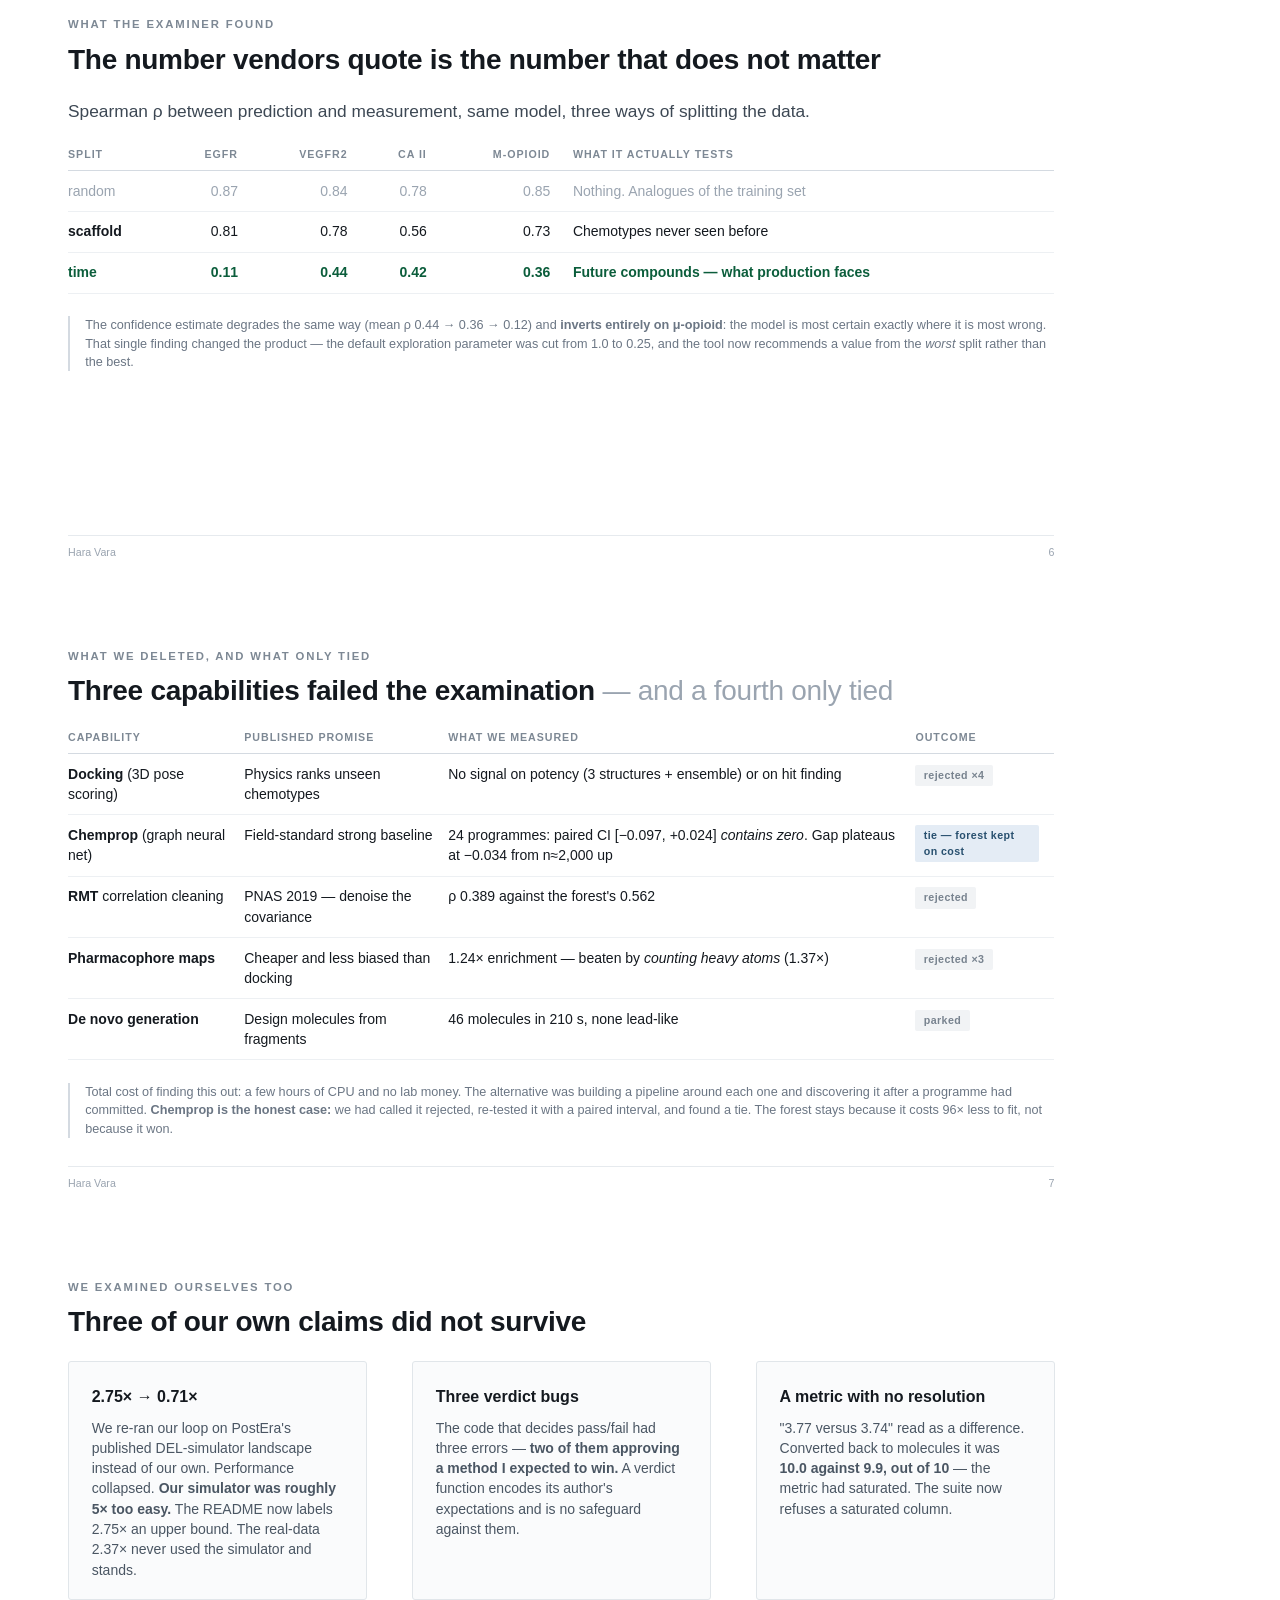
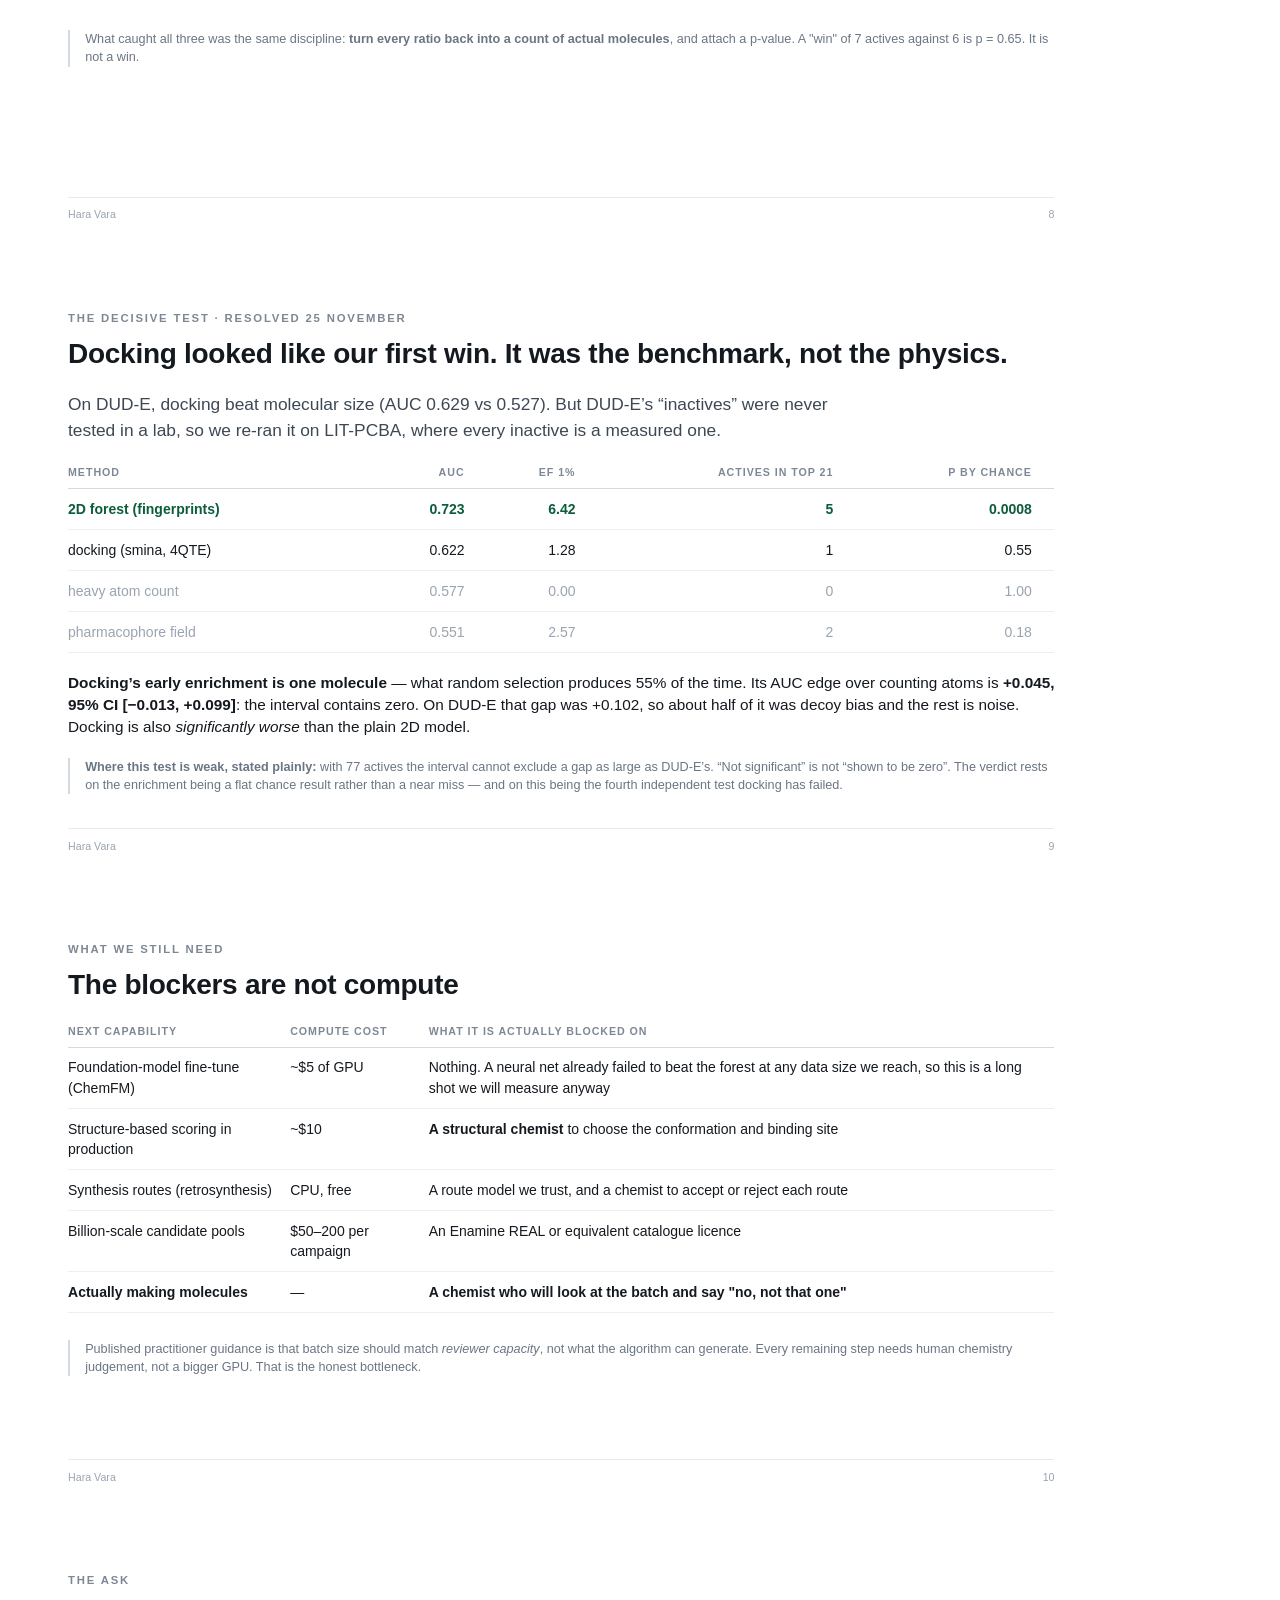
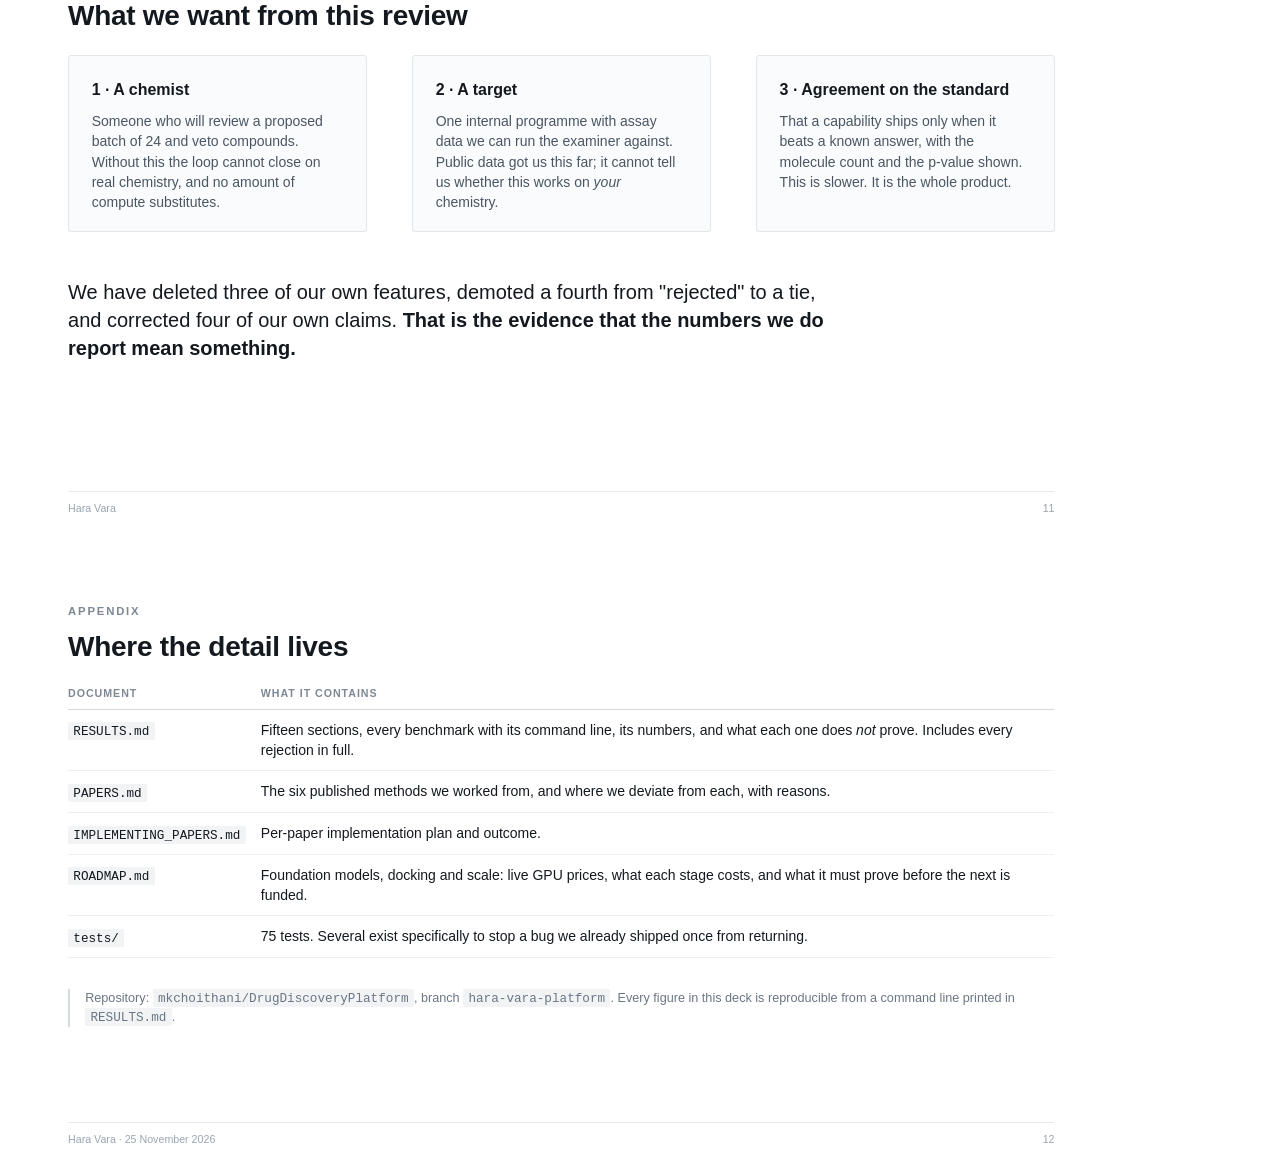
==== commit 618e190f: "Deck: Chemprop is a tie, not a rejection The repo's tally was corrected in ca794e1; the deck still s" ====
--- a/deck/pitch.html
+++ b/deck/pitch.html
@@ -44,6 +44,7 @@
   .pass { background:#dff2e5; color:#0b5d3b; }
   .fail { background:#f1f3f5; color:#78838f; }
   .run  { background:#fff1d6; color:#8a5a00; }
+  .tie  { background:#e4ecf5; color:#28506f; }
 
   .cols { display:flex; gap:12mm; }
   .cols > div { flex:1; }
@@ -80,7 +81,7 @@
   <div class="rule"></div>
   <p class="sub">A closed-loop platform that tells a chemist which molecules to make next —
   and refuses to ship any capability that has not beaten a test whose answer we already knew.</p>
-  <div class="foot"><span>25 November 2026</span><span>Status: 1 capability passed · 5 rejected</span></div>
+  <div class="foot"><span>25 November 2026</span><span>Status: 2 kept · 3 rejected · 1 tie · 1 parked</span></div>
 </section>
 
 <!-- 2 PROBLEM -->
@@ -138,13 +139,14 @@
     <div class="big" style="margin-top:9mm">
       <div><div class="n">7</div><div class="l">capabilities put through the examination</div></div>
       <div><div class="n">2</div><div class="l">passed and kept</div></div>
-      <div class="grey"><div class="n">4</div><div class="l">failed and were deleted</div></div>
-      <div class="grey"><div class="n">3</div><div class="l">of our own published claims corrected</div></div>
-    </div>
-    <div class="note">Four rejections is the product working &mdash; each one a feature a
+      <div class="grey"><div class="n">3</div><div class="l">failed and were deleted</div></div>
+      <div class="grey"><div class="n">4</div><div class="l">of our own published claims corrected</div></div>
+    </div>
+    <div class="note">Three rejections is the product working &mdash; each one a feature a
     competitor could have shipped on a plausible-looking number. The two that passed are the
-    loop itself and the handling of compounds too weak to measure. One more is parked
-    unfinished rather than counted as either.</div>
+    loop itself and the handling of compounds too weak to measure. A fourth came out a
+    <em>tie</em>, and the fourth corrected claim is ours: we had been calling that tie a
+    rejection. One more is parked unfinished rather than counted as either.</div>
   </div>
   <div class="foot"><span>Hara Vara</span><span>4</span></div>
 </section>
@@ -206,15 +208,16 @@
 
 <!-- 7 REJECTED -->
 <section class="slide">
-  <p class="kicker">What we deleted</p>
-  <h2>Five capabilities failed the examination <span class="q">— so they are not in the product</span></h2>
+  <p class="kicker">What we deleted, and what only tied</p>
+  <h2>Three capabilities failed the examination <span class="q">— and a fourth only tied</span></h2>
   <div class="body">
     <table>
       <tr><th>Capability</th><th>Published promise</th><th>What we measured</th><th>Outcome</th></tr>
       <tr><td><strong>Docking</strong> (3D pose scoring)</td><td>Physics ranks unseen chemotypes</td>
           <td>No signal on potency (3 structures + ensemble) or on hit finding</td><td><span class="tag fail">rejected ×4</span></td></tr>
       <tr><td><strong>Chemprop</strong> (graph neural net)</td><td>Field-standard strong baseline</td>
-          <td>Lost to a random forest on 7 of 11 programmes</td><td><span class="tag fail">rejected</span></td></tr>
+          <td>24 programmes: paired CI [−0.097, +0.024] <em>contains zero</em>. Gap plateaus at
+          −0.034 from n≈2,000 up</td><td><span class="tag tie">tie — forest kept on cost</span></td></tr>
       <tr><td><strong>RMT</strong> correlation cleaning</td><td>PNAS 2019 — denoise the covariance</td>
           <td>ρ 0.389 against the forest's 0.562</td><td><span class="tag fail">rejected</span></td></tr>
       <tr><td><strong>Pharmacophore maps</strong></td><td>Cheaper and less biased than docking</td>
@@ -225,7 +228,9 @@
     </table>
     <div class="note" style="margin-top:6mm">Total cost of finding this out: a few hours of CPU
     and no lab money. The alternative was building a pipeline around each one and discovering
-    it after a programme had committed.</div>
+    it after a programme had committed. <strong>Chemprop is the honest case:</strong> we had
+    called it rejected, re-tested it with a paired interval, and found a tie. The forest stays
+    because it costs 96× less to fit, not because it won.</div>
   </div>
   <div class="foot"><span>Hara Vara</span><span>7</span></div>
 </section>
@@ -298,7 +303,7 @@
     <table>
       <tr><th>Next capability</th><th>Compute cost</th><th>What it is actually blocked on</th></tr>
       <tr><td>Foundation-model fine-tune (ChemFM)</td><td>~$5 of GPU</td>
-          <td>Nothing. Chemprop already failed the gate, so this is a long shot we will measure anyway</td></tr>
+          <td>Nothing. A neural net already failed to beat the forest at any data size we reach, so this is a long shot we will measure anyway</td></tr>
       <tr><td>Structure-based scoring in production</td><td>~$10</td>
           <td><strong>A structural chemist</strong> to choose the conformation and binding site</td></tr>
       <tr><td>Synthesis routes (retrosynthesis)</td><td>CPU, free</td>
@@ -331,9 +336,9 @@
         <p>That a capability ships only when it beats a known answer, with the molecule count
         and the p-value shown. This is slower. It is the whole product.</p></div>
     </div>
-    <p class="quote" style="margin-top:12mm">We have rejected five of our own features and
-    corrected three of our own claims. <strong>That is the evidence that the numbers we do
-    report mean something.</strong></p>
+    <p class="quote" style="margin-top:12mm">We have deleted three of our own features,
+    demoted a fourth from "rejected" to a tie, and corrected four of our own claims.
+    <strong>That is the evidence that the numbers we do report mean something.</strong></p>
   </div>
   <div class="foot"><span>Hara Vara</span><span>11</span></div>
 </section>
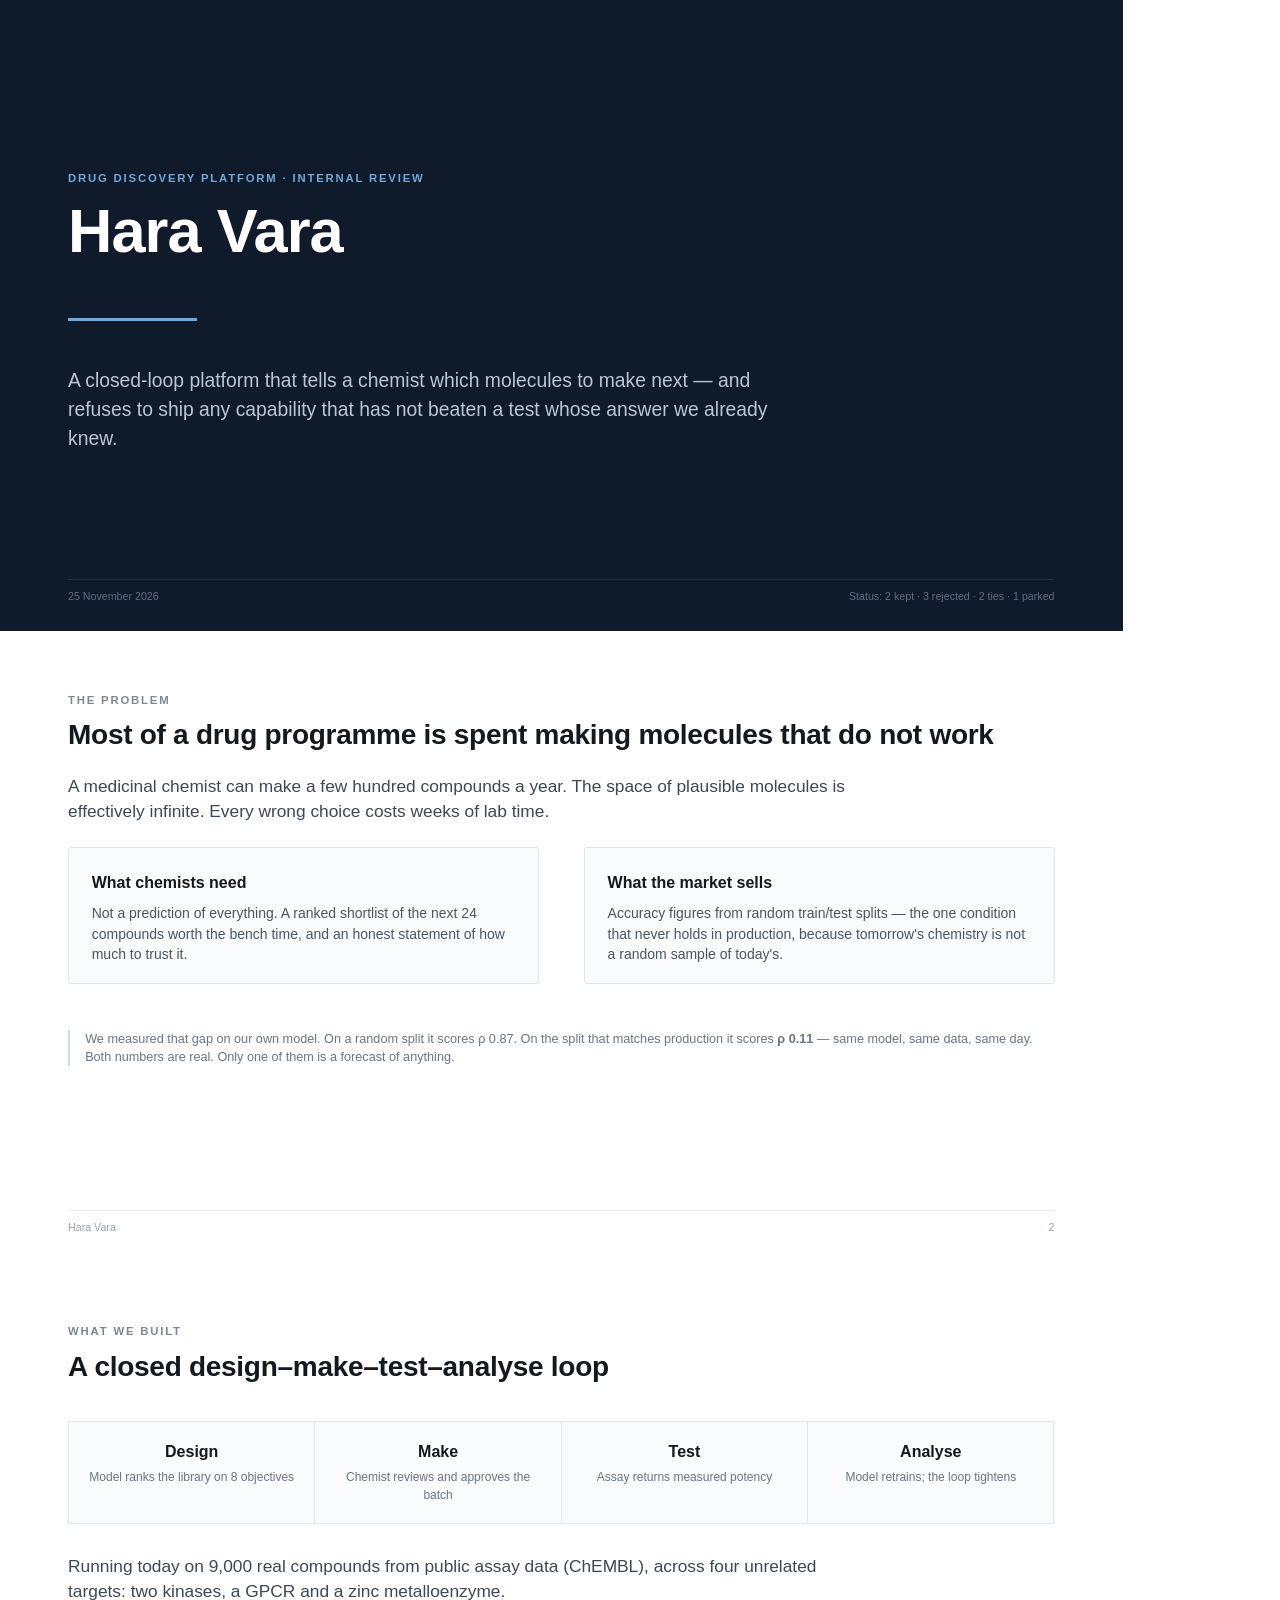
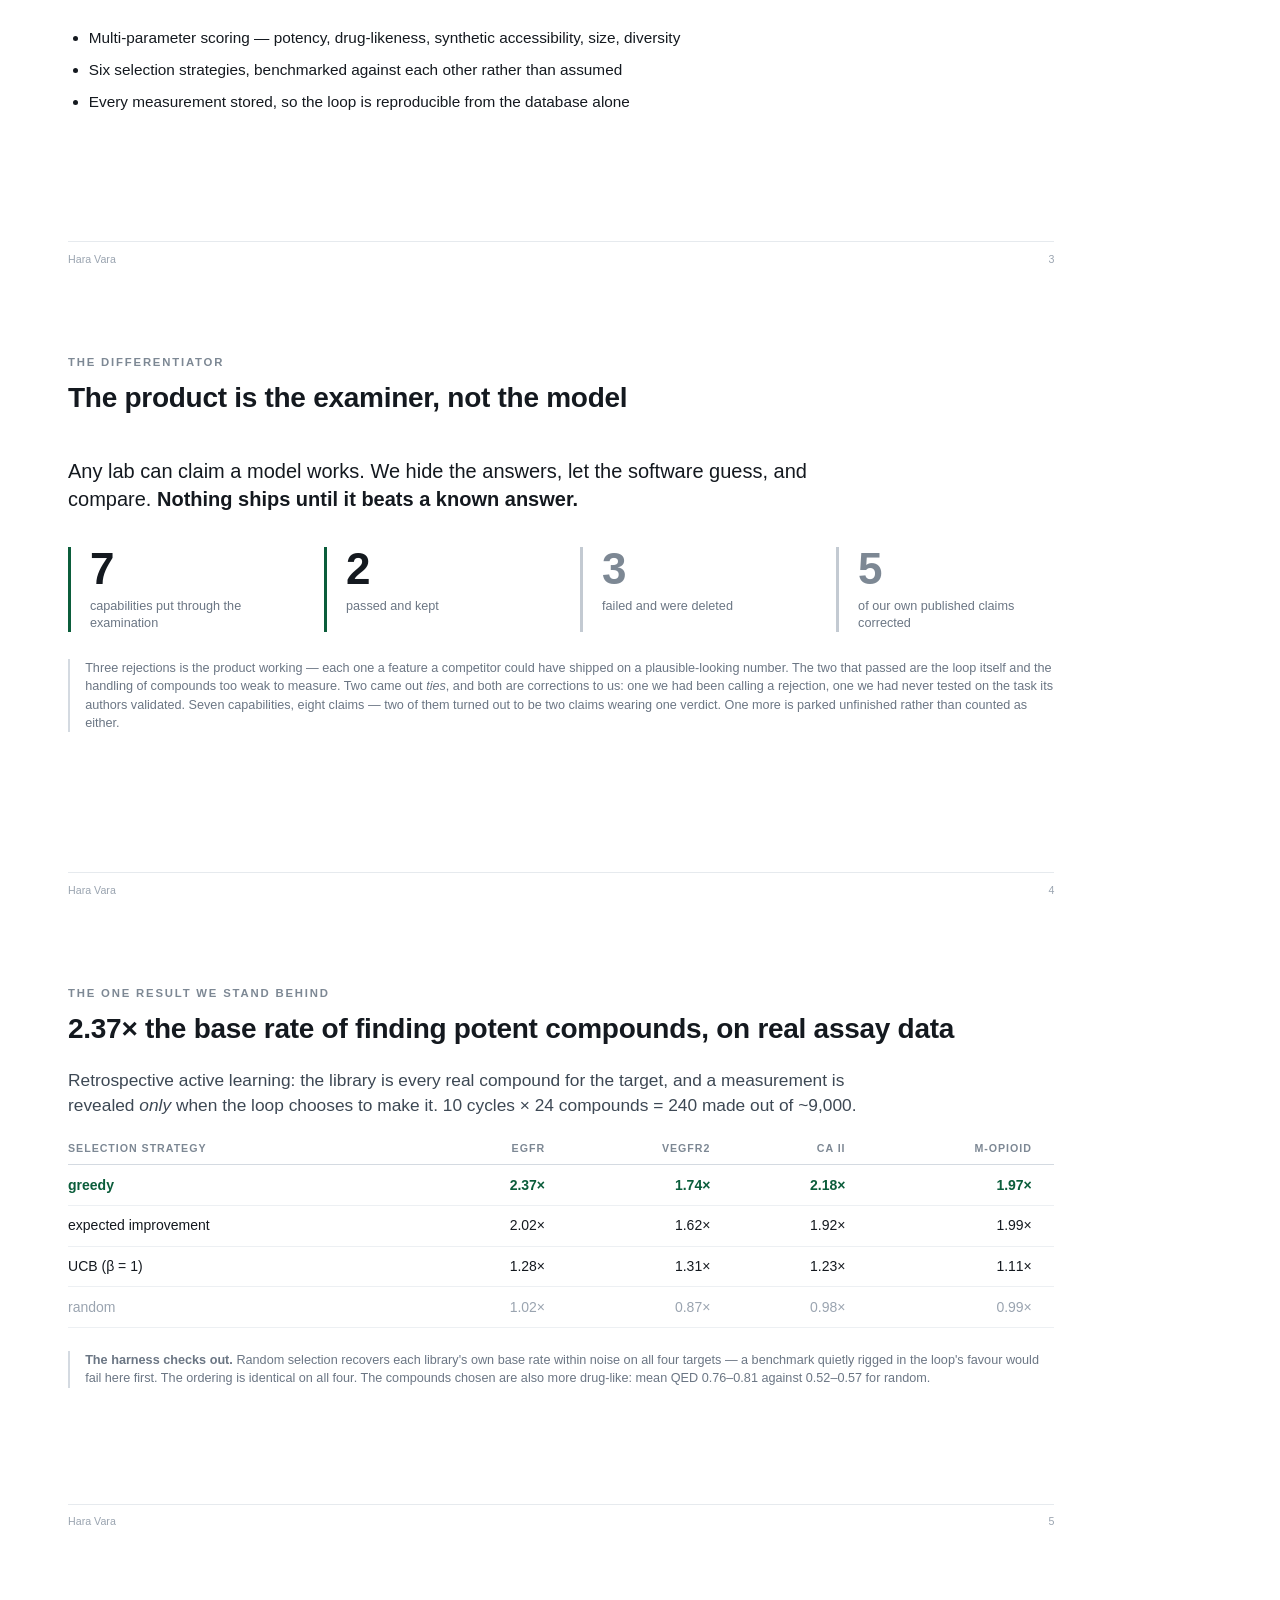
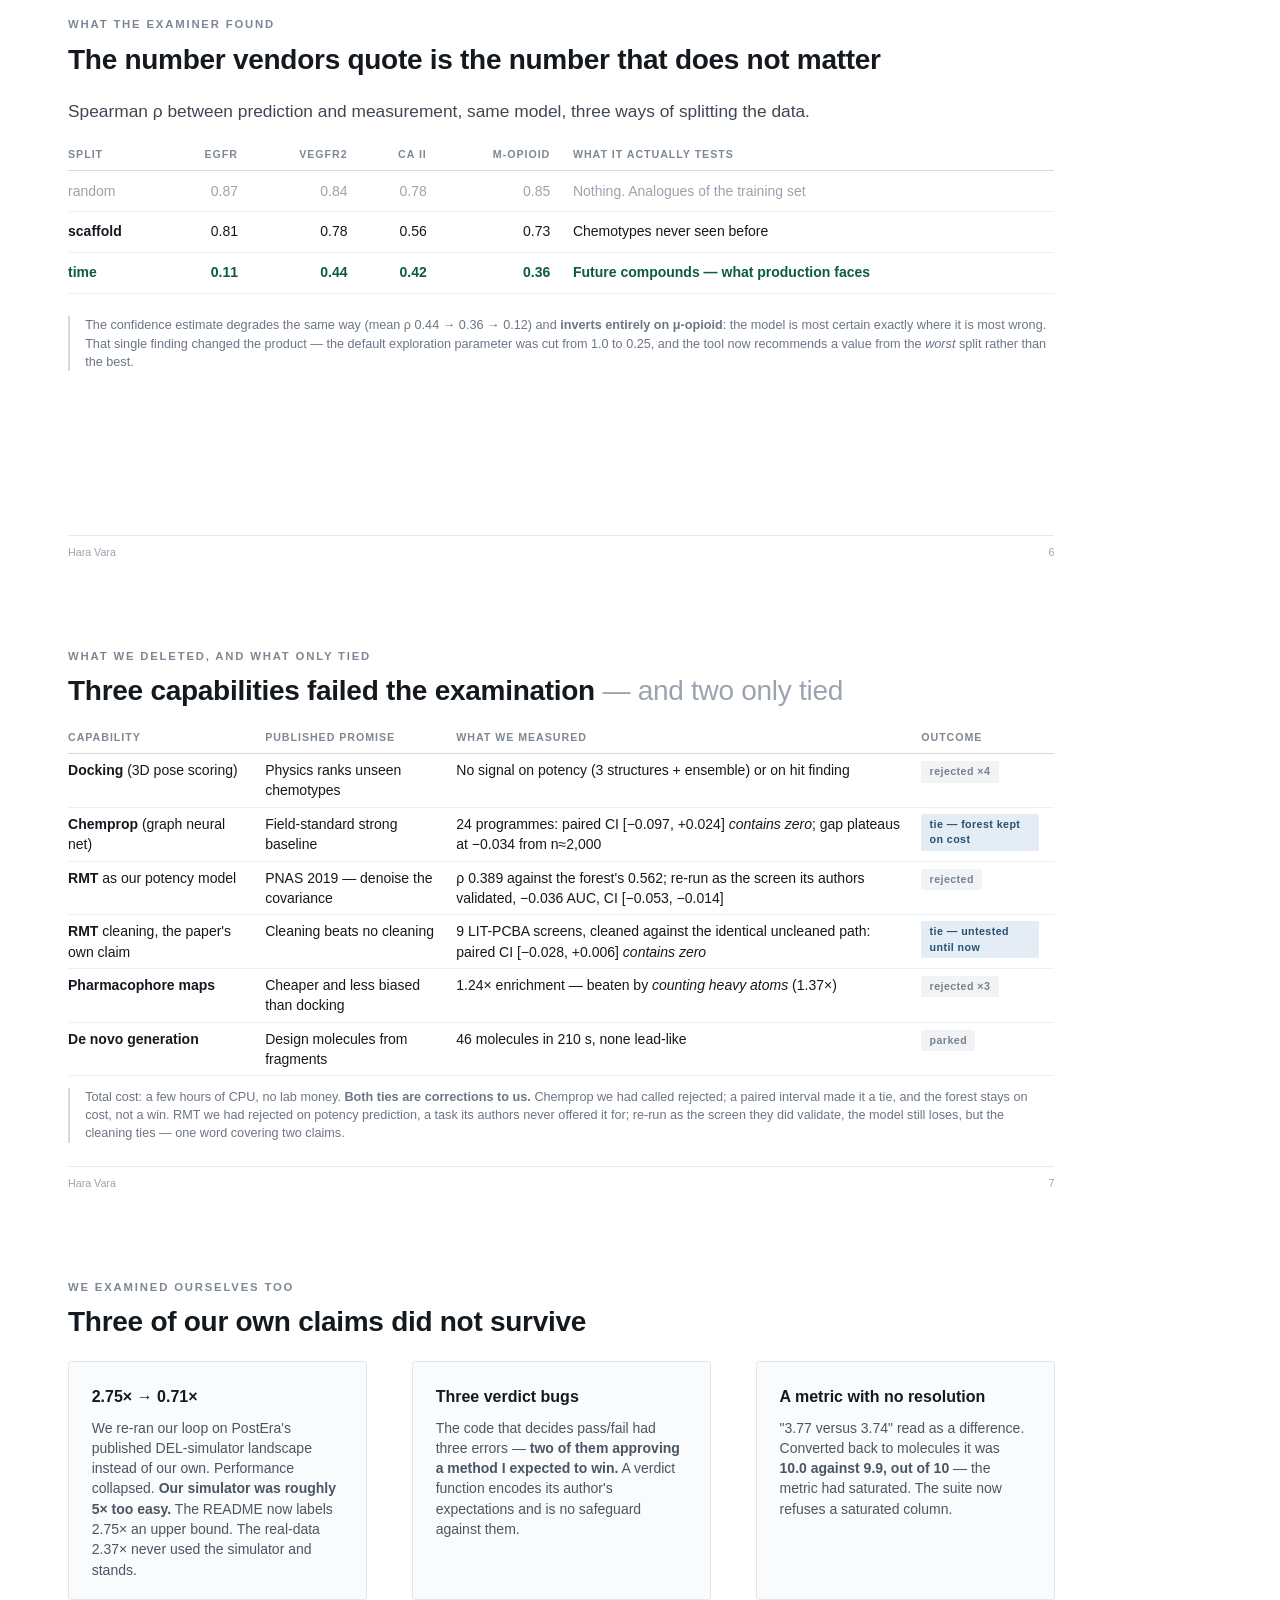
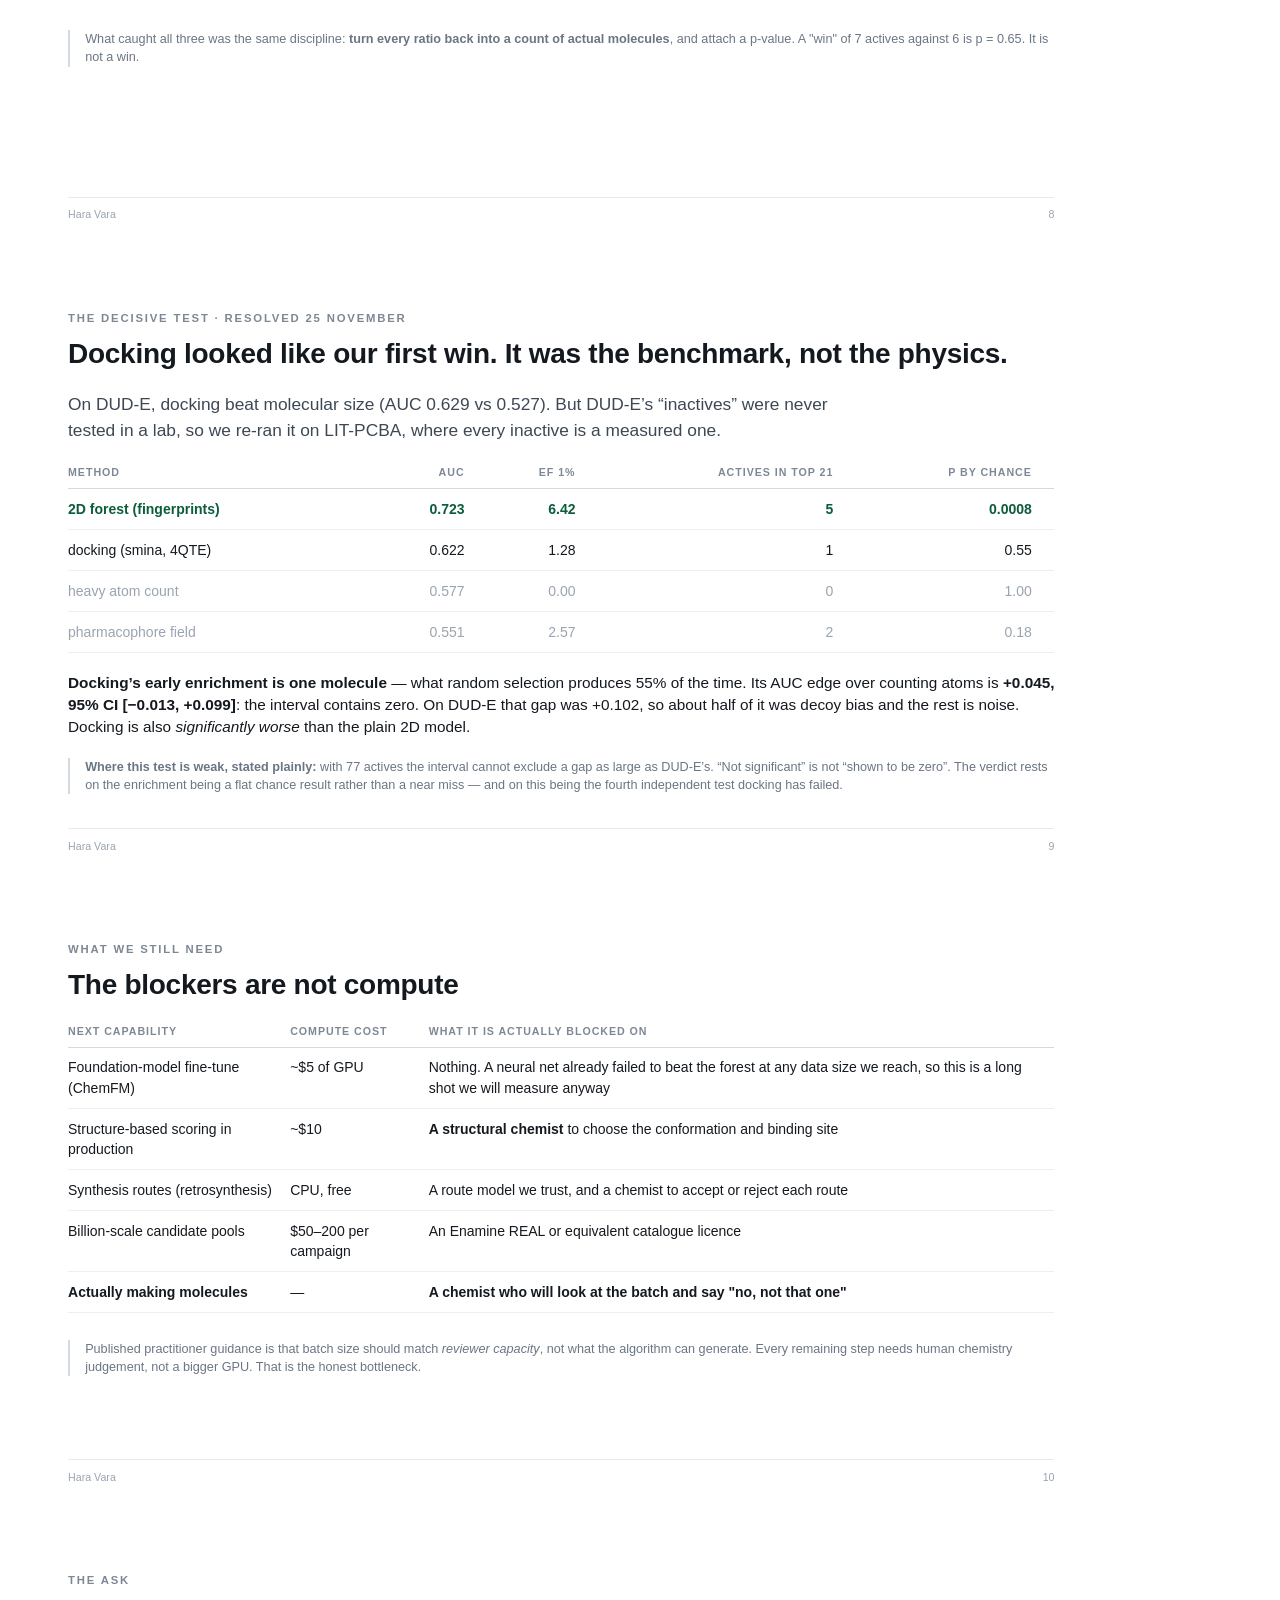
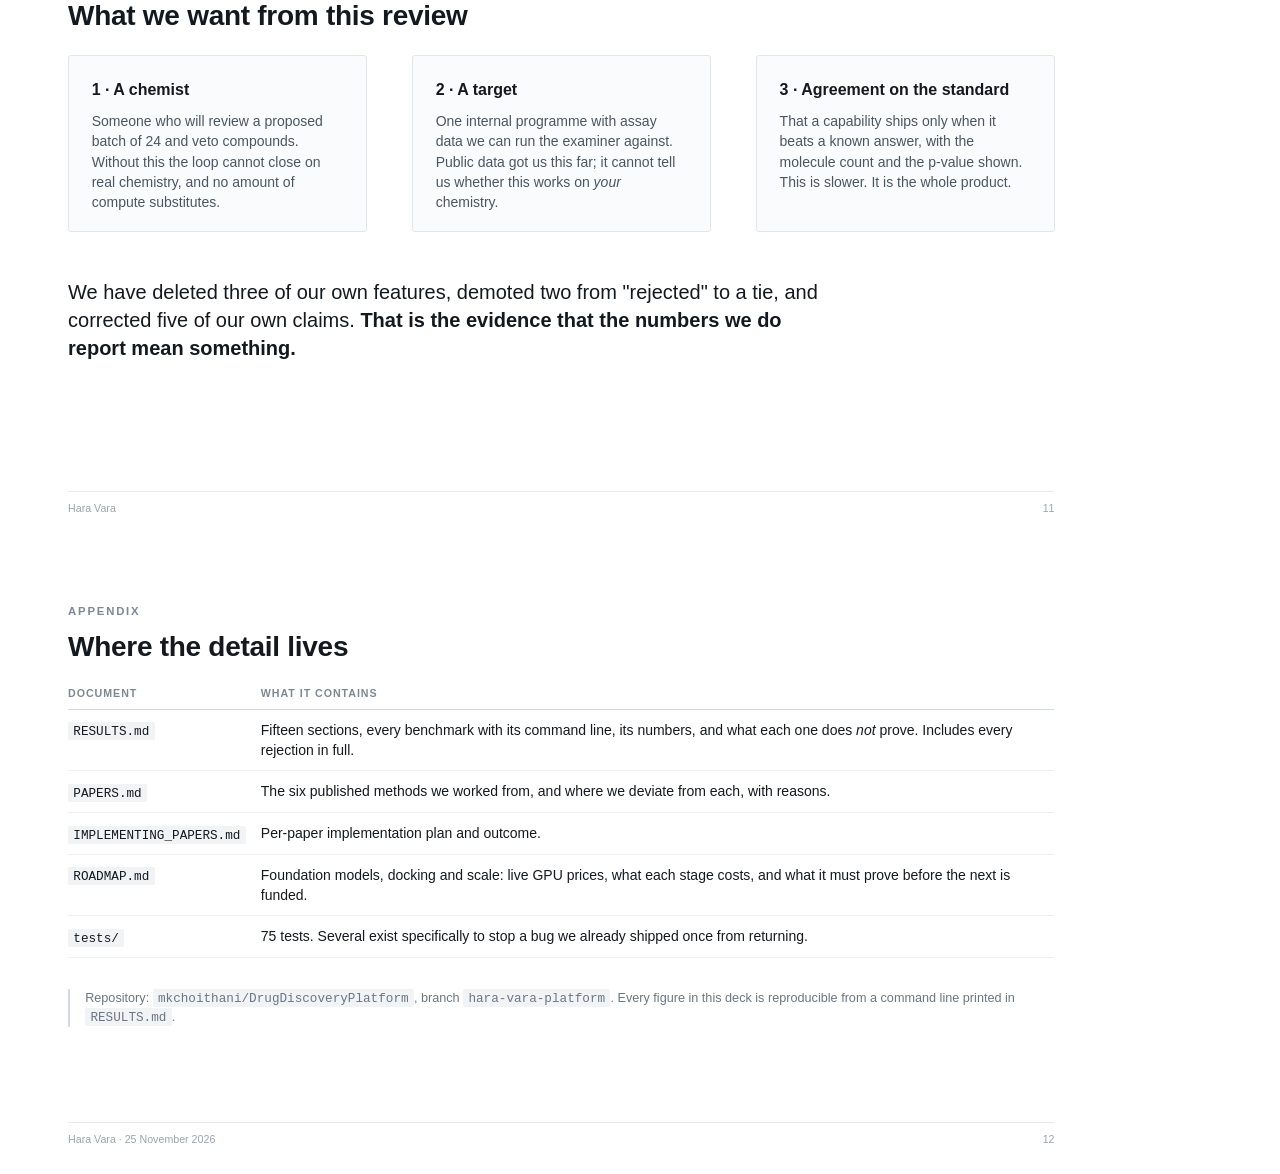
==== commit 8f51b640: "deck: split the RMT verdict into the two claims section 17 separates Slide 7 carried one RMT row rea" ====
--- a/deck/pitch.html
+++ b/deck/pitch.html
@@ -37,6 +37,7 @@
        color:#7d8894; font-weight:700; padding:0 4mm 2mm 0; border-bottom:1.5px solid #d4dae1; }
   td { padding:2.6mm 4mm 2.6mm 0; border-bottom:1px solid #edf0f3; vertical-align:top; }
   td.num, th.num { text-align:right; font-variant-numeric:tabular-nums; padding-right:6mm; }
+  table.dense td { padding-top:1.6mm; padding-bottom:1.6mm; }
   tr.hero td { font-weight:700; color:#0b5d3b; }
   tr.dead td { color:#9aa4b0; }
   .tag { display:inline-block; font-size:8pt; font-weight:700; padding:.8mm 2.2mm;
@@ -81,7 +82,7 @@
   <div class="rule"></div>
   <p class="sub">A closed-loop platform that tells a chemist which molecules to make next —
   and refuses to ship any capability that has not beaten a test whose answer we already knew.</p>
-  <div class="foot"><span>25 November 2026</span><span>Status: 2 kept · 3 rejected · 1 tie · 1 parked</span></div>
+  <div class="foot"><span>25 November 2026</span><span>Status: 2 kept · 3 rejected · 2 ties · 1 parked</span></div>
 </section>
 
 <!-- 2 PROBLEM -->
@@ -140,13 +141,15 @@
       <div><div class="n">7</div><div class="l">capabilities put through the examination</div></div>
       <div><div class="n">2</div><div class="l">passed and kept</div></div>
       <div class="grey"><div class="n">3</div><div class="l">failed and were deleted</div></div>
-      <div class="grey"><div class="n">4</div><div class="l">of our own published claims corrected</div></div>
+      <div class="grey"><div class="n">5</div><div class="l">of our own published claims corrected</div></div>
     </div>
     <div class="note">Three rejections is the product working &mdash; each one a feature a
     competitor could have shipped on a plausible-looking number. The two that passed are the
-    loop itself and the handling of compounds too weak to measure. A fourth came out a
-    <em>tie</em>, and the fourth corrected claim is ours: we had been calling that tie a
-    rejection. One more is parked unfinished rather than counted as either.</div>
+    loop itself and the handling of compounds too weak to measure. Two came out <em>ties</em>,
+    and both are corrections to us: one we had been calling a rejection, one we had never
+    tested on the task its authors validated. Seven capabilities, eight claims &mdash; two of
+    them turned out to be two claims wearing one verdict. One more is parked unfinished
+    rather than counted as either.</div>
   </div>
   <div class="foot"><span>Hara Vara</span><span>4</span></div>
 </section>
@@ -209,28 +212,33 @@
 <!-- 7 REJECTED -->
 <section class="slide">
   <p class="kicker">What we deleted, and what only tied</p>
-  <h2>Three capabilities failed the examination <span class="q">— and a fourth only tied</span></h2>
-  <div class="body">
-    <table>
+  <h2>Three capabilities failed the examination <span class="q">— and two only tied</span></h2>
+  <div class="body">
+    <table class="dense">
       <tr><th>Capability</th><th>Published promise</th><th>What we measured</th><th>Outcome</th></tr>
       <tr><td><strong>Docking</strong> (3D pose scoring)</td><td>Physics ranks unseen chemotypes</td>
           <td>No signal on potency (3 structures + ensemble) or on hit finding</td><td><span class="tag fail">rejected ×4</span></td></tr>
       <tr><td><strong>Chemprop</strong> (graph neural net)</td><td>Field-standard strong baseline</td>
-          <td>24 programmes: paired CI [−0.097, +0.024] <em>contains zero</em>. Gap plateaus at
-          −0.034 from n≈2,000 up</td><td><span class="tag tie">tie — forest kept on cost</span></td></tr>
-      <tr><td><strong>RMT</strong> correlation cleaning</td><td>PNAS 2019 — denoise the covariance</td>
-          <td>ρ 0.389 against the forest's 0.562</td><td><span class="tag fail">rejected</span></td></tr>
+          <td>24 programmes: paired CI [−0.097, +0.024] <em>contains zero</em>; gap plateaus
+          at −0.034 from n≈2,000</td><td><span class="tag tie">tie — forest kept on cost</span></td></tr>
+      <tr><td><strong>RMT</strong> as our potency model</td><td>PNAS 2019 — denoise the covariance</td>
+          <td>ρ 0.389 against the forest's 0.562; re-run as the screen its authors validated,
+          −0.036 AUC, CI [−0.053, −0.014]</td><td><span class="tag fail">rejected</span></td></tr>
+      <tr><td><strong>RMT</strong> cleaning, the paper's own claim</td><td>Cleaning beats no cleaning</td>
+          <td>9 LIT-PCBA screens, cleaned against the identical uncleaned path: paired CI
+          [−0.028, +0.006] <em>contains zero</em></td><td><span class="tag tie">tie — untested until now</span></td></tr>
       <tr><td><strong>Pharmacophore maps</strong></td><td>Cheaper and less biased than docking</td>
           <td>1.24× enrichment — beaten by <em>counting heavy atoms</em> (1.37×)</td>
           <td><span class="tag fail">rejected ×3</span></td></tr>
       <tr><td><strong>De novo generation</strong></td><td>Design molecules from fragments</td>
           <td>46 molecules in 210 s, none lead-like</td><td><span class="tag fail">parked</span></td></tr>
     </table>
-    <div class="note" style="margin-top:6mm">Total cost of finding this out: a few hours of CPU
-    and no lab money. The alternative was building a pipeline around each one and discovering
-    it after a programme had committed. <strong>Chemprop is the honest case:</strong> we had
-    called it rejected, re-tested it with a paired interval, and found a tie. The forest stays
-    because it costs 96× less to fit, not because it won.</div>
+    <div class="note" style="margin-top:3mm">Total cost: a few hours of CPU, no lab money.
+    <strong>Both ties are corrections to us.</strong> Chemprop we had called rejected; a paired
+    interval made it a tie, and the forest stays on cost, not a win. RMT we had rejected on
+    potency prediction, a task its authors never offered it for; re-run as the screen they did
+    validate, the model still loses, but the cleaning ties &mdash; one word covering two
+    claims.</div>
   </div>
   <div class="foot"><span>Hara Vara</span><span>7</span></div>
 </section>
@@ -337,7 +345,7 @@
         and the p-value shown. This is slower. It is the whole product.</p></div>
     </div>
     <p class="quote" style="margin-top:12mm">We have deleted three of our own features,
-    demoted a fourth from "rejected" to a tie, and corrected four of our own claims.
+    demoted two from "rejected" to a tie, and corrected five of our own claims.
     <strong>That is the evidence that the numbers we do report mean something.</strong></p>
   </div>
   <div class="foot"><span>Hara Vara</span><span>11</span></div>
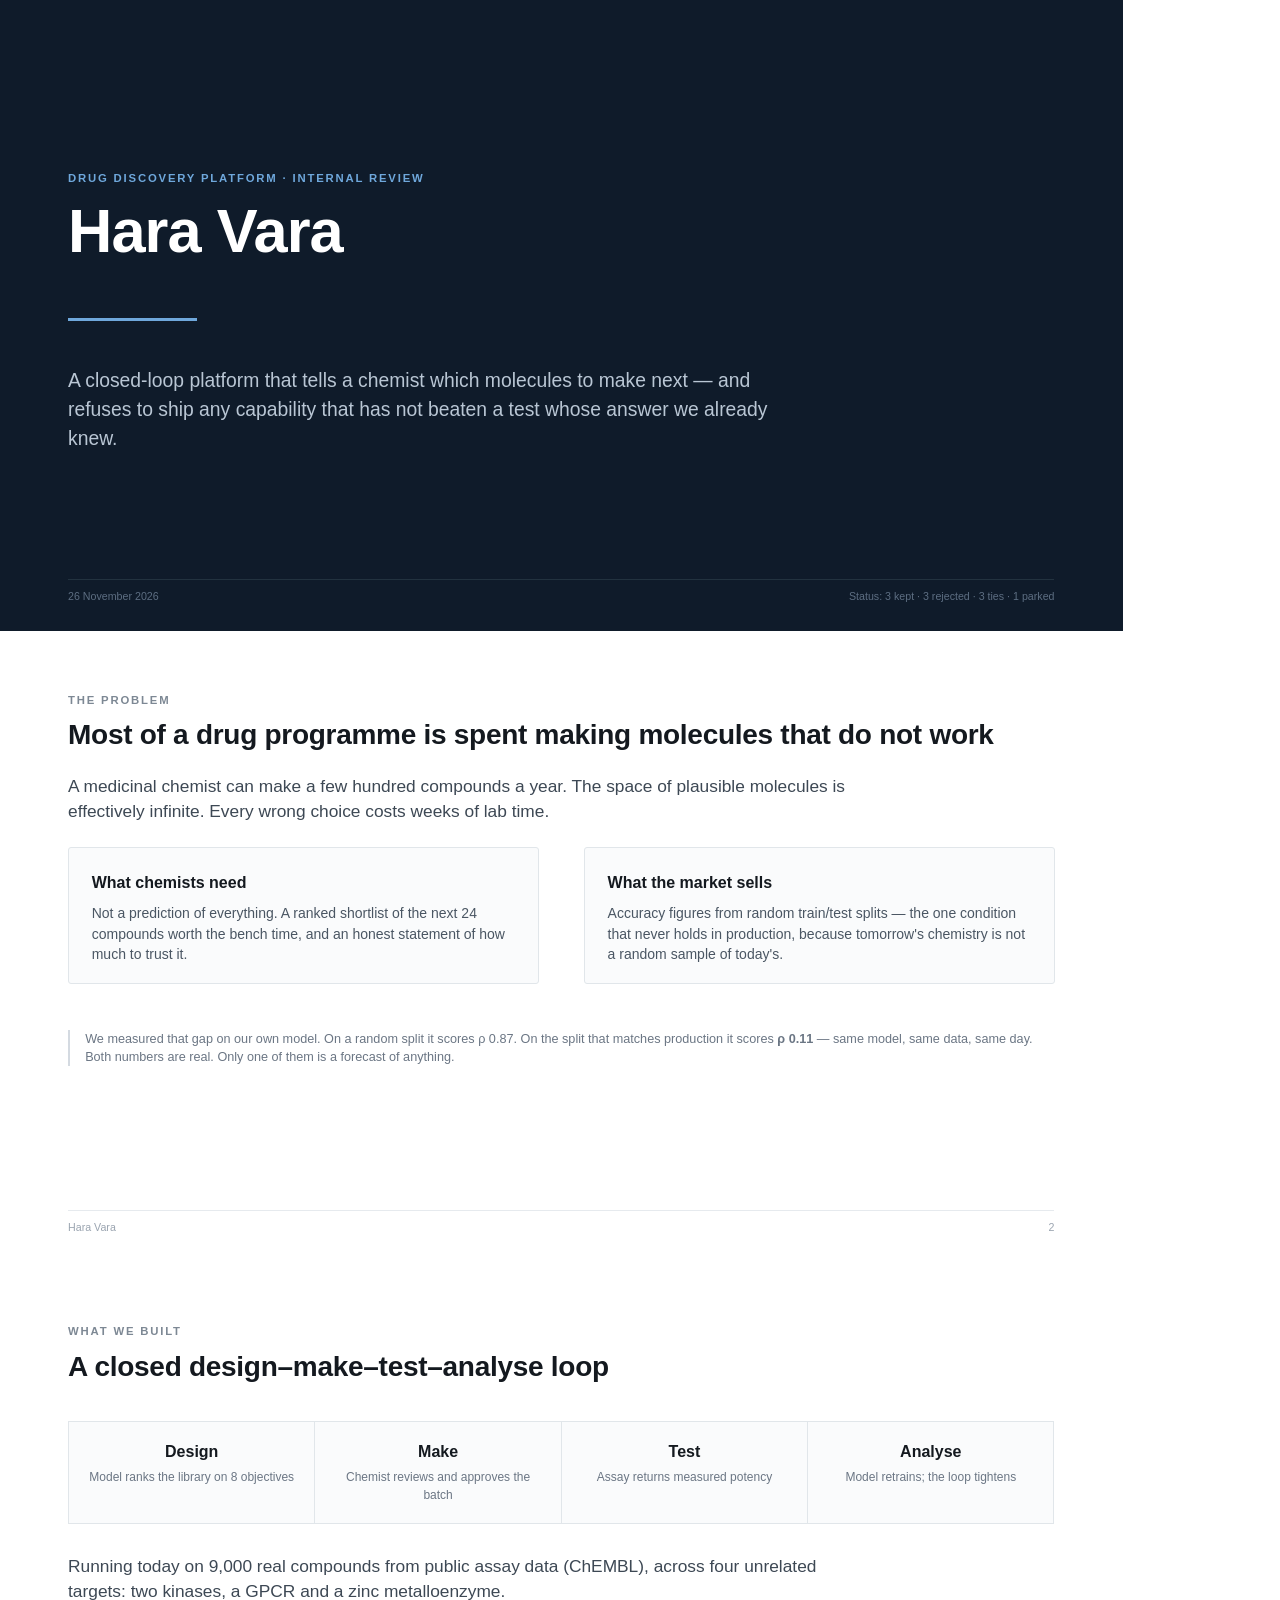
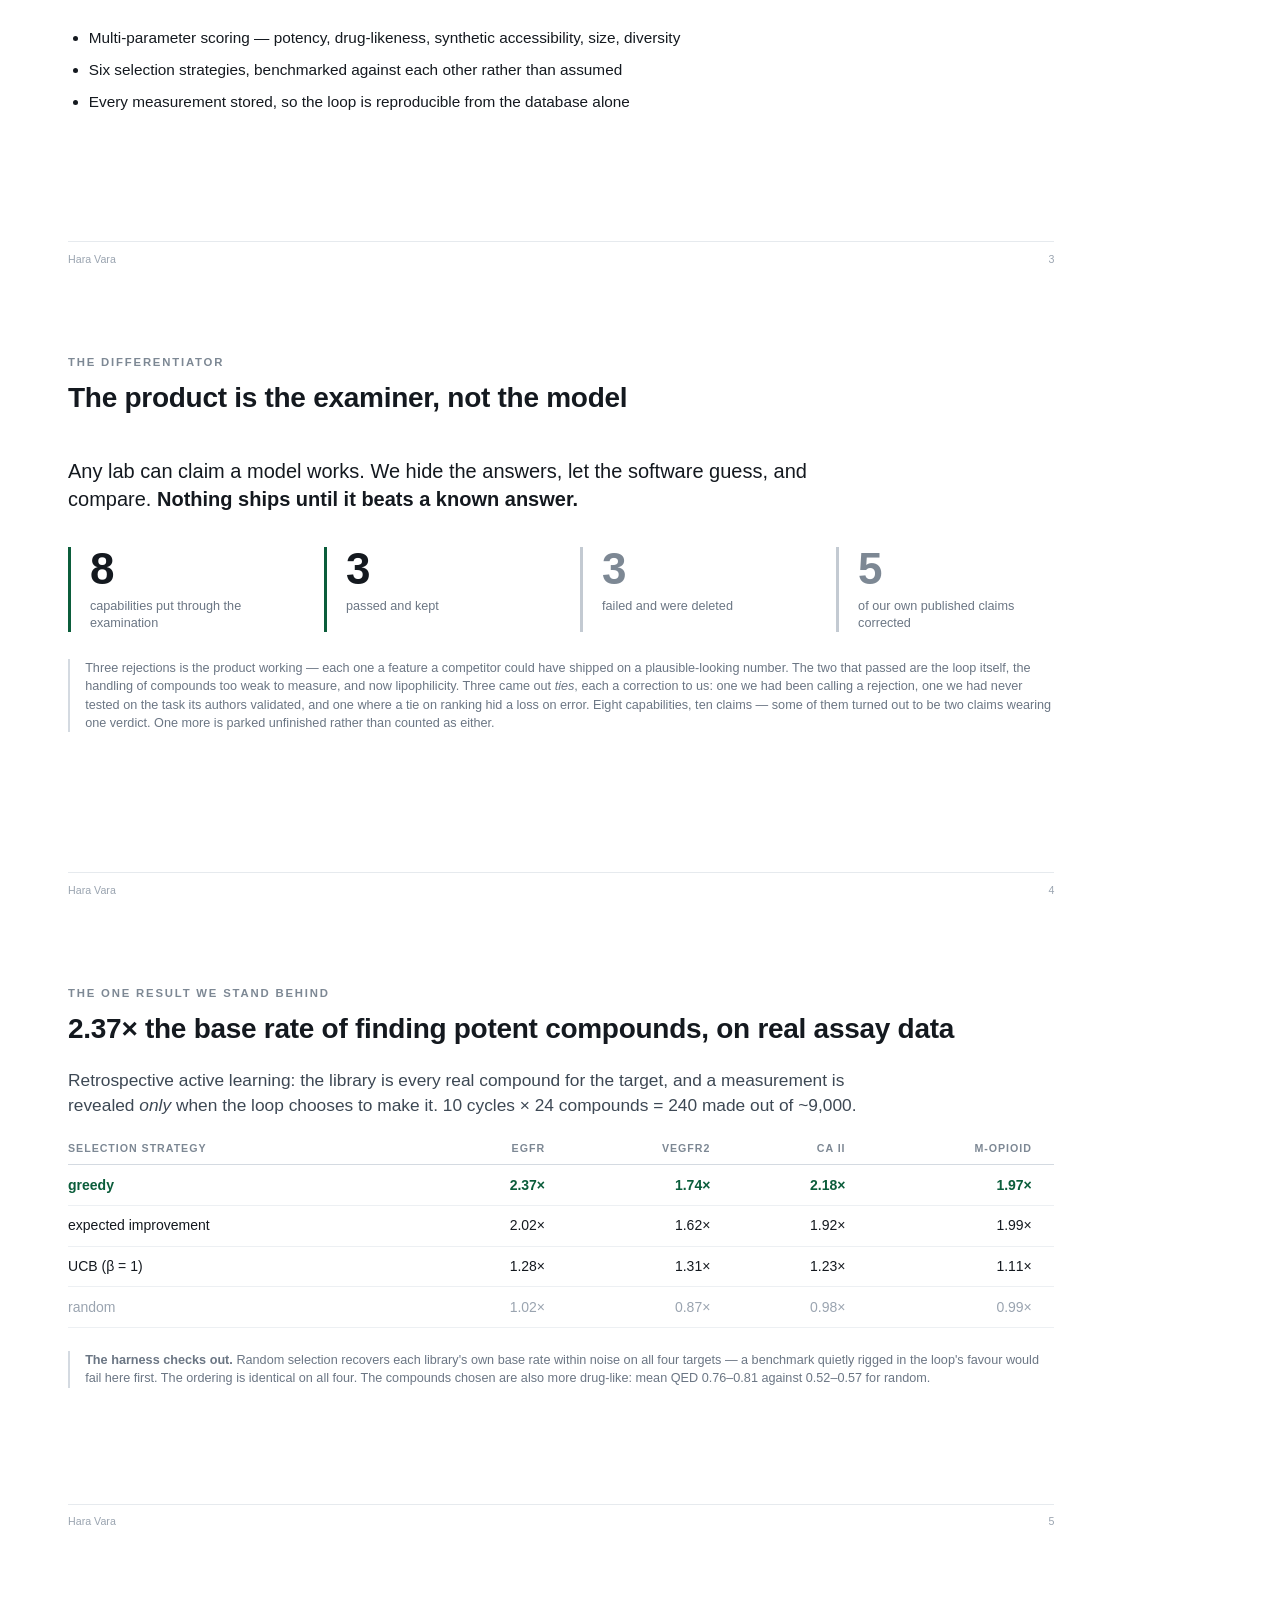
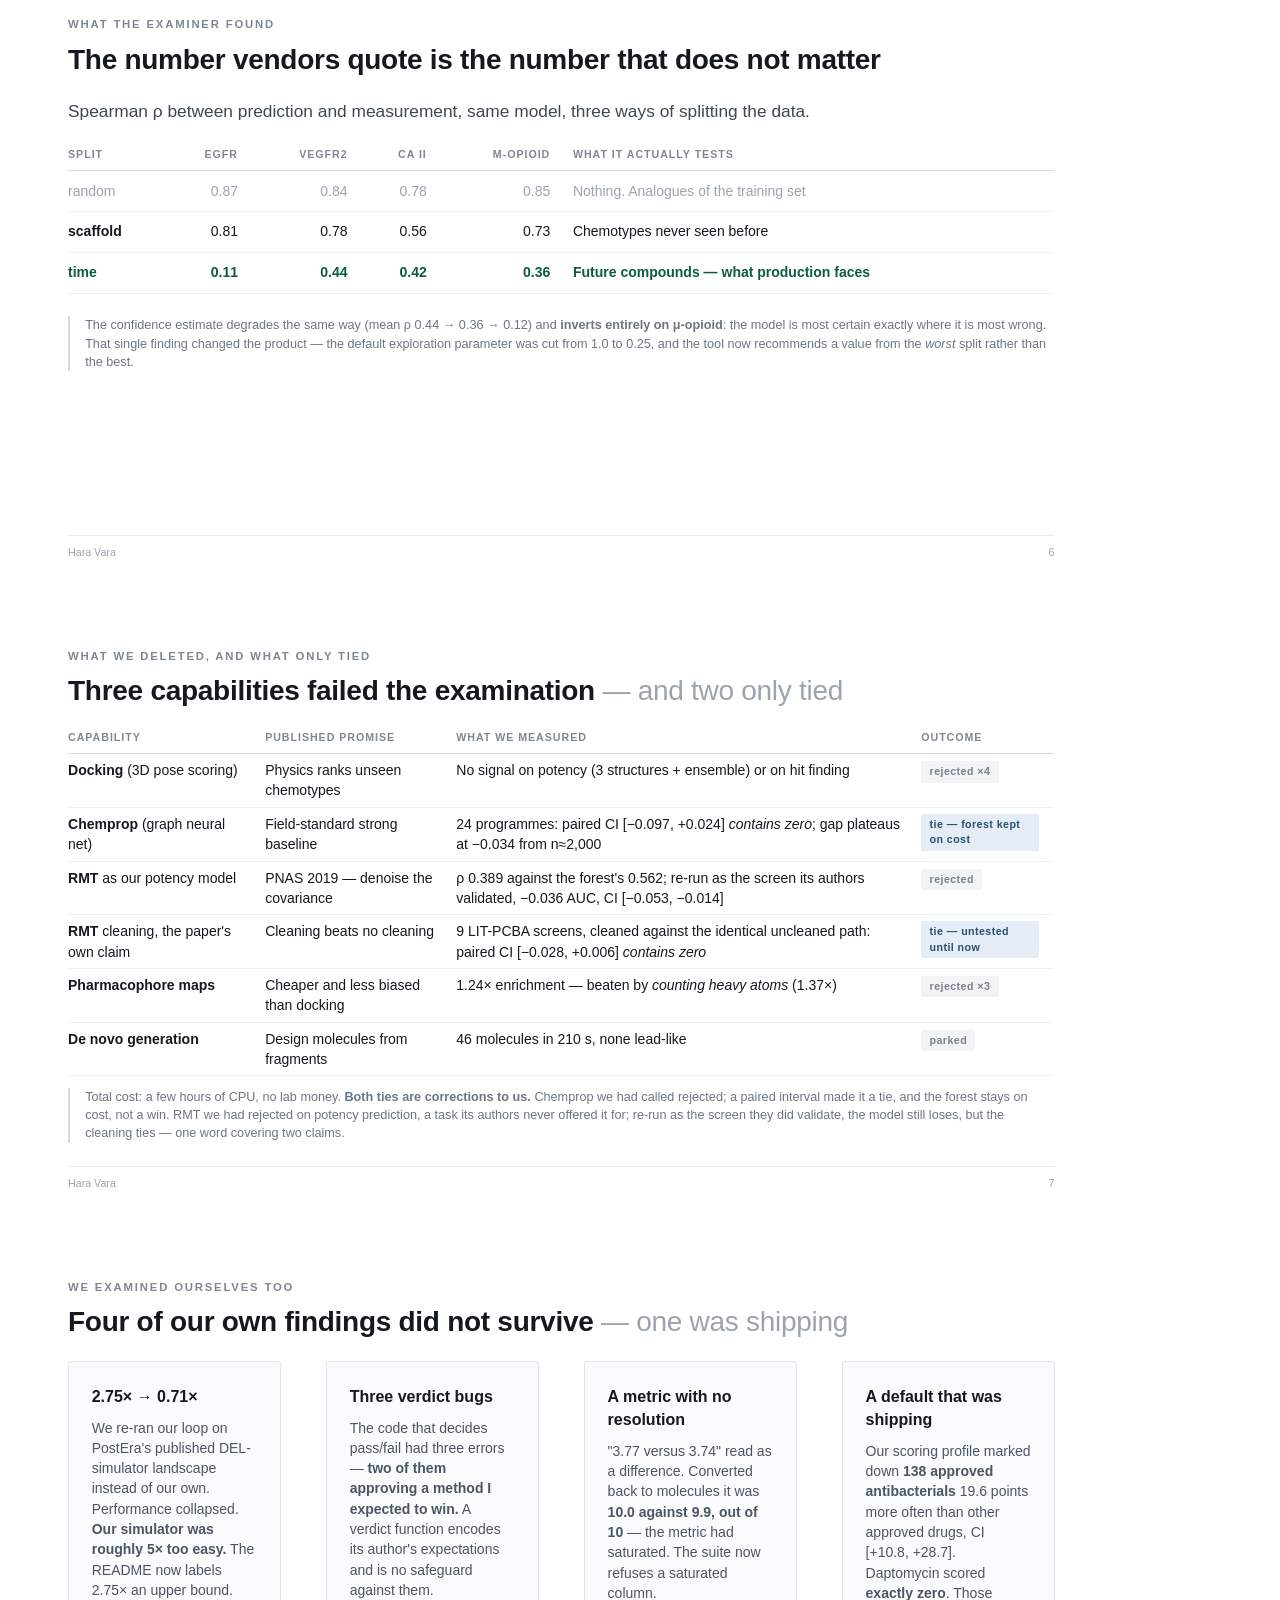
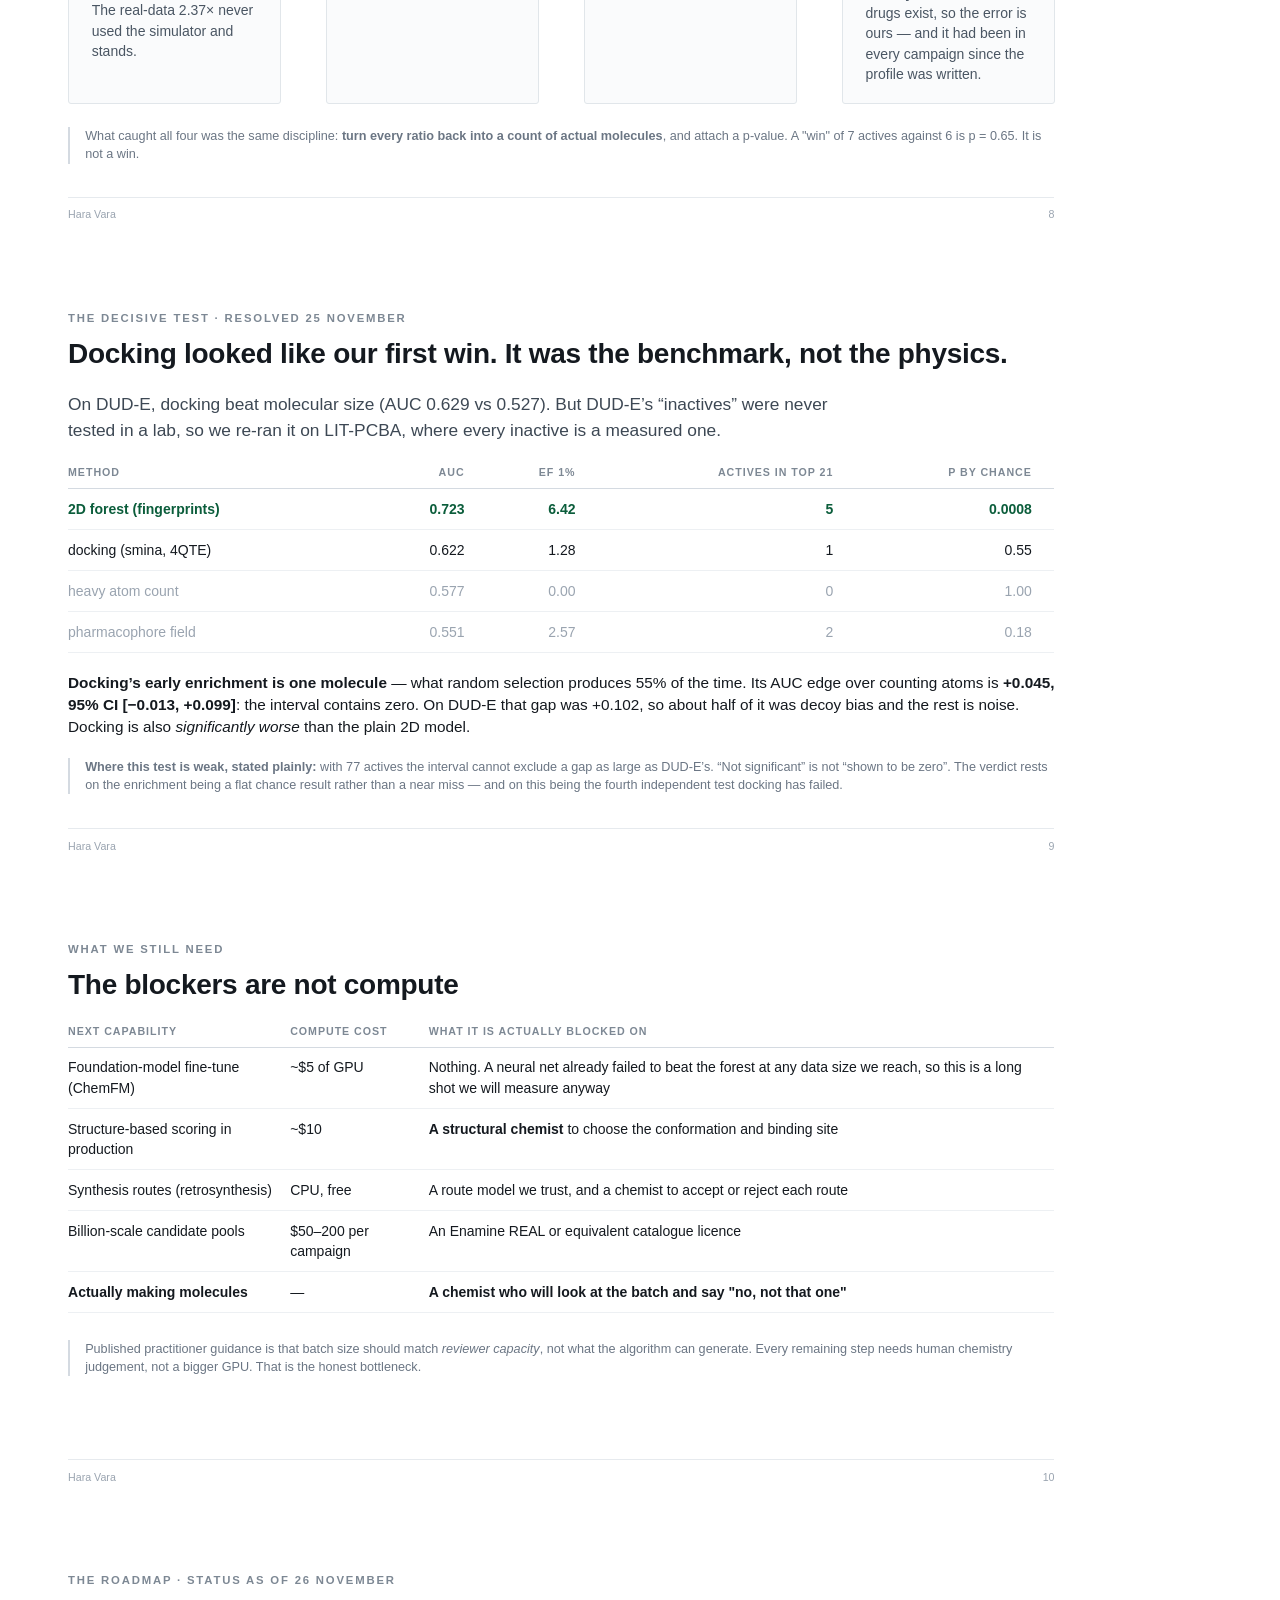
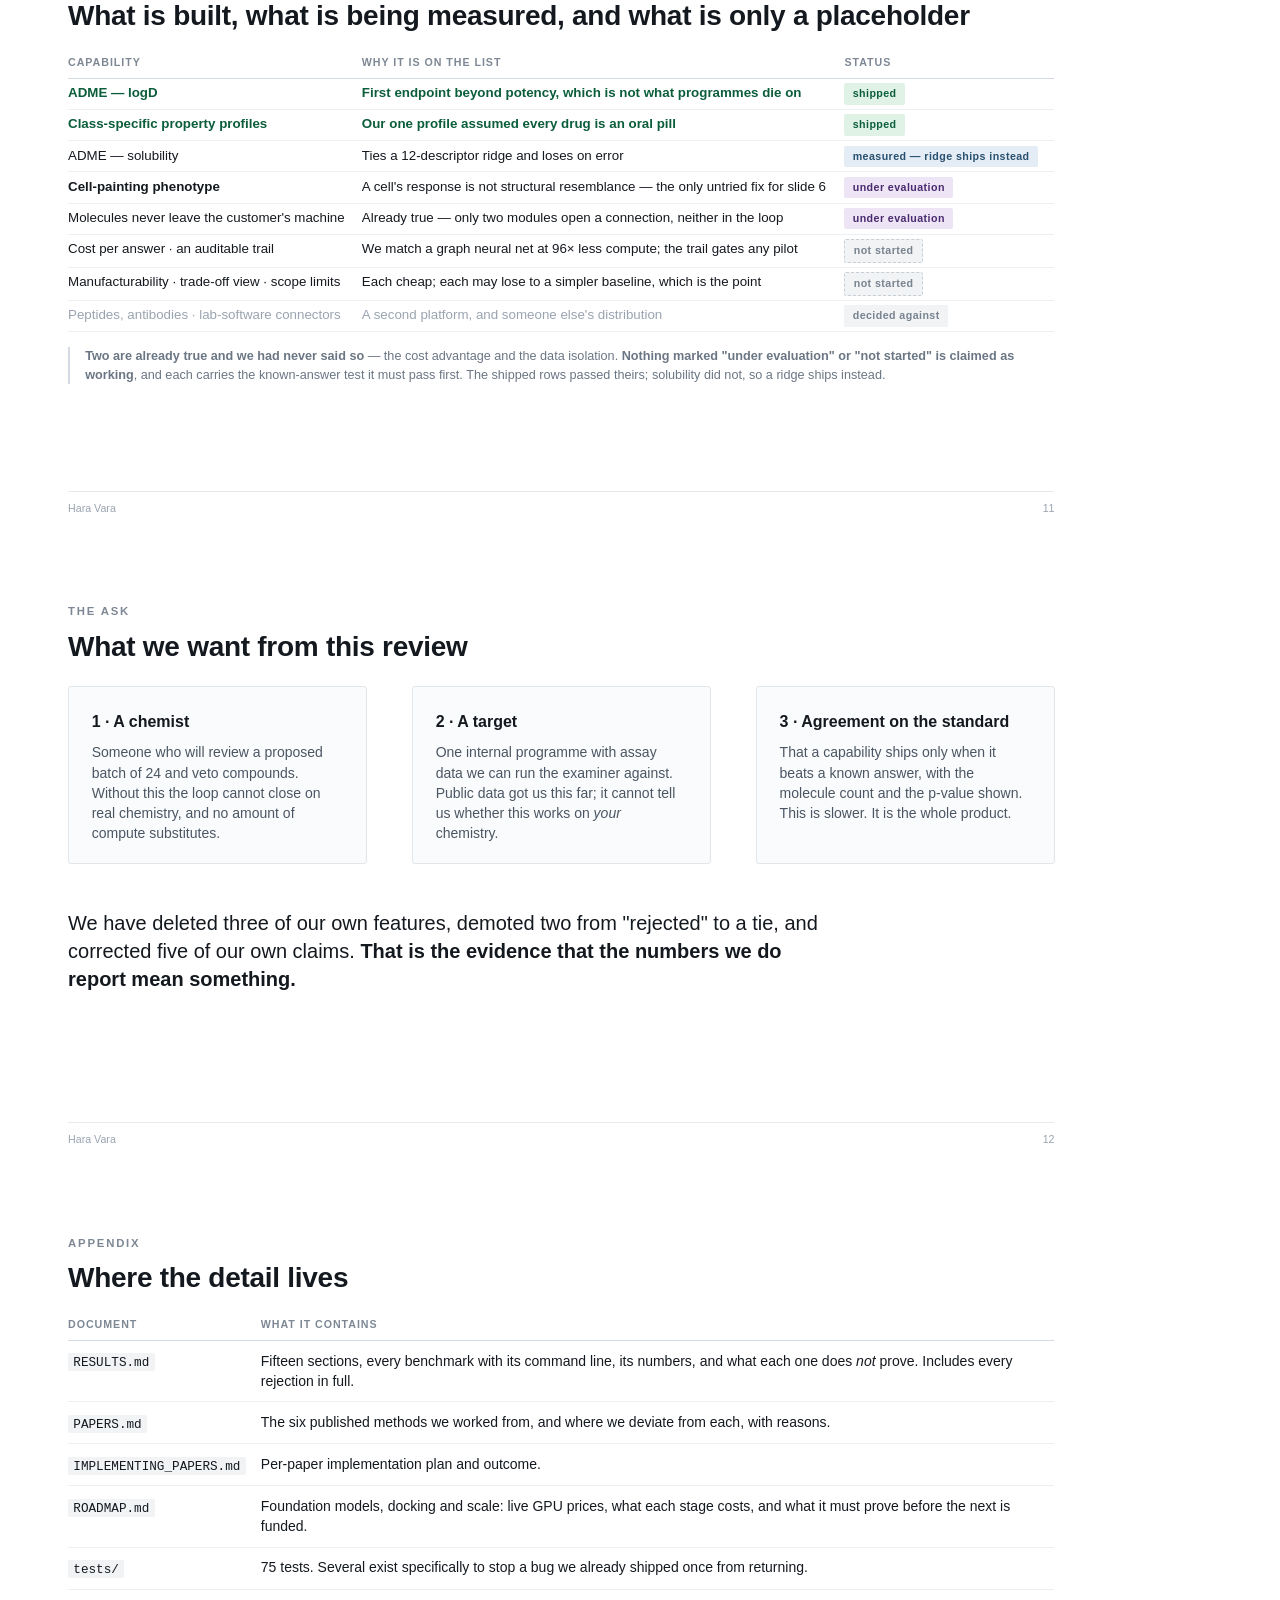
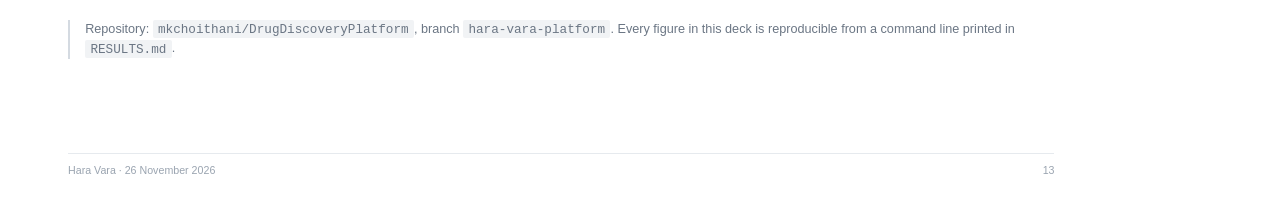
==== commit 5b02bd0e: "deck: the two features that shipped, and a roadmap slide that labels the rest Slide 8 gains the F9 f" ====
--- a/deck/pitch.html
+++ b/deck/pitch.html
@@ -38,6 +38,7 @@
   td { padding:2.6mm 4mm 2.6mm 0; border-bottom:1px solid #edf0f3; vertical-align:top; }
   td.num, th.num { text-align:right; font-variant-numeric:tabular-nums; padding-right:6mm; }
   table.dense td { padding-top:1.6mm; padding-bottom:1.6mm; }
+  table.tight td { padding-top:1.15mm; padding-bottom:1.15mm; font-size:10pt; }
   tr.hero td { font-weight:700; color:#0b5d3b; }
   tr.dead td { color:#9aa4b0; }
   .tag { display:inline-block; font-size:8pt; font-weight:700; padding:.8mm 2.2mm;
@@ -46,6 +47,8 @@
   .fail { background:#f1f3f5; color:#78838f; }
   .run  { background:#fff1d6; color:#8a5a00; }
   .tie  { background:#e4ecf5; color:#28506f; }
+  .eval { background:#ede4f5; color:#4a2a6f; }
+  .todo { background:#f1f3f5; color:#78838f; border:1px dashed #c7cfd6; }
 
   .cols { display:flex; gap:12mm; }
   .cols > div { flex:1; }
@@ -82,7 +85,7 @@
   <div class="rule"></div>
   <p class="sub">A closed-loop platform that tells a chemist which molecules to make next —
   and refuses to ship any capability that has not beaten a test whose answer we already knew.</p>
-  <div class="foot"><span>25 November 2026</span><span>Status: 2 kept · 3 rejected · 2 ties · 1 parked</span></div>
+  <div class="foot"><span>26 November 2026</span><span>Status: 3 kept · 3 rejected · 3 ties · 1 parked</span></div>
 </section>
 
 <!-- 2 PROBLEM -->
@@ -138,18 +141,18 @@
     <p class="quote">Any lab can claim a model works. We hide the answers, let the software
     guess, and compare. <strong>Nothing ships until it beats a known answer.</strong></p>
     <div class="big" style="margin-top:9mm">
-      <div><div class="n">7</div><div class="l">capabilities put through the examination</div></div>
-      <div><div class="n">2</div><div class="l">passed and kept</div></div>
+      <div><div class="n">8</div><div class="l">capabilities put through the examination</div></div>
+      <div><div class="n">3</div><div class="l">passed and kept</div></div>
       <div class="grey"><div class="n">3</div><div class="l">failed and were deleted</div></div>
       <div class="grey"><div class="n">5</div><div class="l">of our own published claims corrected</div></div>
     </div>
     <div class="note">Three rejections is the product working &mdash; each one a feature a
     competitor could have shipped on a plausible-looking number. The two that passed are the
-    loop itself and the handling of compounds too weak to measure. Two came out <em>ties</em>,
-    and both are corrections to us: one we had been calling a rejection, one we had never
-    tested on the task its authors validated. Seven capabilities, eight claims &mdash; two of
-    them turned out to be two claims wearing one verdict. One more is parked unfinished
-    rather than counted as either.</div>
+    loop itself, the handling of compounds too weak to measure, and now lipophilicity. Three
+    came out <em>ties</em>, each a correction to us: one we had been calling a rejection, one
+    we had never tested on the task its authors validated, and one where a tie on ranking hid
+    a loss on error. Eight capabilities, ten claims &mdash; some of them turned out to be two
+    claims wearing one verdict. One more is parked unfinished rather than counted as either.</div>
   </div>
   <div class="foot"><span>Hara Vara</span><span>4</span></div>
 </section>
@@ -246,7 +249,7 @@
 <!-- 8 WE AUDITED OURSELVES -->
 <section class="slide">
   <p class="kicker">We examined ourselves too</p>
-  <h2>Three of our own claims did not survive</h2>
+  <h2>Four of our own findings did not survive <span class="q">— one was shipping</span></h2>
   <div class="body">
     <div class="cols">
       <div class="card"><h3>2.75× → 0.71×</h3>
@@ -261,8 +264,13 @@
         <p>"3.77 versus 3.74" read as a difference. Converted back to molecules it was
         <strong>10.0 against 9.9, out of 10</strong> — the metric had saturated. The suite now
         refuses a saturated column.</p></div>
+      <div class="card"><h3>A default that was shipping</h3>
+        <p>Our scoring profile marked down <strong>138 approved antibacterials</strong> 19.6
+        points more often than other approved drugs, CI [+10.8, +28.7]. Daptomycin scored
+        <strong>exactly zero</strong>. Those drugs exist, so the error is ours — and it had
+        been in every campaign since the profile was written.</p></div>
     </div>
-    <div class="note" style="margin-top:8mm">What caught all three was the same discipline:
+    <div class="note" style="margin-top:6mm">What caught all four was the same discipline:
     <strong>turn every ratio back into a count of actual molecules</strong>, and attach a
     p-value. A "win" of 7 actives against 6 is p = 0.65. It is not a win.</div>
   </div>
@@ -328,7 +336,47 @@
   <div class="foot"><span>Hara Vara</span><span>10</span></div>
 </section>
 
-<!-- 11 ASK -->
+<!-- 11 ROADMAP -->
+<section class="slide">
+  <p class="kicker">The roadmap &middot; status as of 26 November</p>
+  <h2>What is built, what is being measured, and what is only a placeholder</h2>
+  <div class="body">
+    <table class="dense tight">
+      <tr><th>Capability</th><th>Why it is on the list</th><th>Status</th></tr>
+      <tr class="hero"><td><strong>ADME — logD</strong></td>
+          <td>First endpoint beyond potency, which is not what programmes die on</td>
+          <td><span class="tag pass">shipped</span></td></tr>
+      <tr class="hero"><td><strong>Class-specific property profiles</strong></td>
+          <td>Our one profile assumed every drug is an oral pill</td>
+          <td><span class="tag pass">shipped</span></td></tr>
+      <tr><td>ADME — solubility</td><td>Ties a 12-descriptor ridge and loses on error</td>
+          <td><span class="tag tie">measured — ridge ships instead</span></td></tr>
+      <tr><td><strong>Cell-painting phenotype</strong></td>
+          <td>A cell's response is not structural resemblance — the only untried fix for slide 6</td>
+          <td><span class="tag eval">under evaluation</span></td></tr>
+      <tr><td>Molecules never leave the customer's machine</td>
+          <td>Already true — only two modules open a connection, neither in the loop</td>
+          <td><span class="tag eval">under evaluation</span></td></tr>
+      <tr><td>Cost per answer · an auditable trail</td>
+          <td>We match a graph neural net at 96× less compute; the trail gates any pilot</td>
+          <td><span class="tag todo">not started</span></td></tr>
+      <tr><td>Manufacturability · trade-off view · scope limits</td>
+          <td>Each cheap; each may lose to a simpler baseline, which is the point</td>
+          <td><span class="tag todo">not started</span></td></tr>
+      <tr class="dead"><td>Peptides, antibodies · lab-software connectors</td>
+          <td>A second platform, and someone else's distribution</td>
+          <td><span class="tag fail">decided against</span></td></tr>
+    </table>
+    <div class="note" style="margin-top:4mm"><strong>Two are already true and we had never
+    said so</strong> — the cost advantage and the data isolation. <strong>Nothing marked "under
+    evaluation" or "not started" is claimed as working</strong>, and each carries the
+    known-answer test it must pass first. The shipped rows passed theirs; solubility did not,
+    so a ridge ships instead.</div>
+  </div>
+  <div class="foot"><span>Hara Vara</span><span>11</span></div>
+</section>
+
+<!-- 12 ASK -->
 <section class="slide">
   <p class="kicker">The ask</p>
   <h2>What we want from this review</h2>
@@ -348,10 +396,10 @@
     demoted two from "rejected" to a tie, and corrected five of our own claims.
     <strong>That is the evidence that the numbers we do report mean something.</strong></p>
   </div>
-  <div class="foot"><span>Hara Vara</span><span>11</span></div>
-</section>
-
-<!-- 12 APPENDIX -->
+  <div class="foot"><span>Hara Vara</span><span>12</span></div>
+</section>
+
+<!-- 13 APPENDIX -->
 <section class="slide">
   <p class="kicker">Appendix</p>
   <h2>Where the detail lives</h2>
@@ -372,7 +420,7 @@
     branch <code>hara-vara-platform</code>. Every figure in this deck is reproducible from a
     command line printed in <code>RESULTS.md</code>.</div>
   </div>
-  <div class="foot"><span>Hara Vara · 25 November 2026</span><span>12</span></div>
+  <div class="foot"><span>Hara Vara · 26 November 2026</span><span>13</span></div>
 </section>
 
 </body></html>
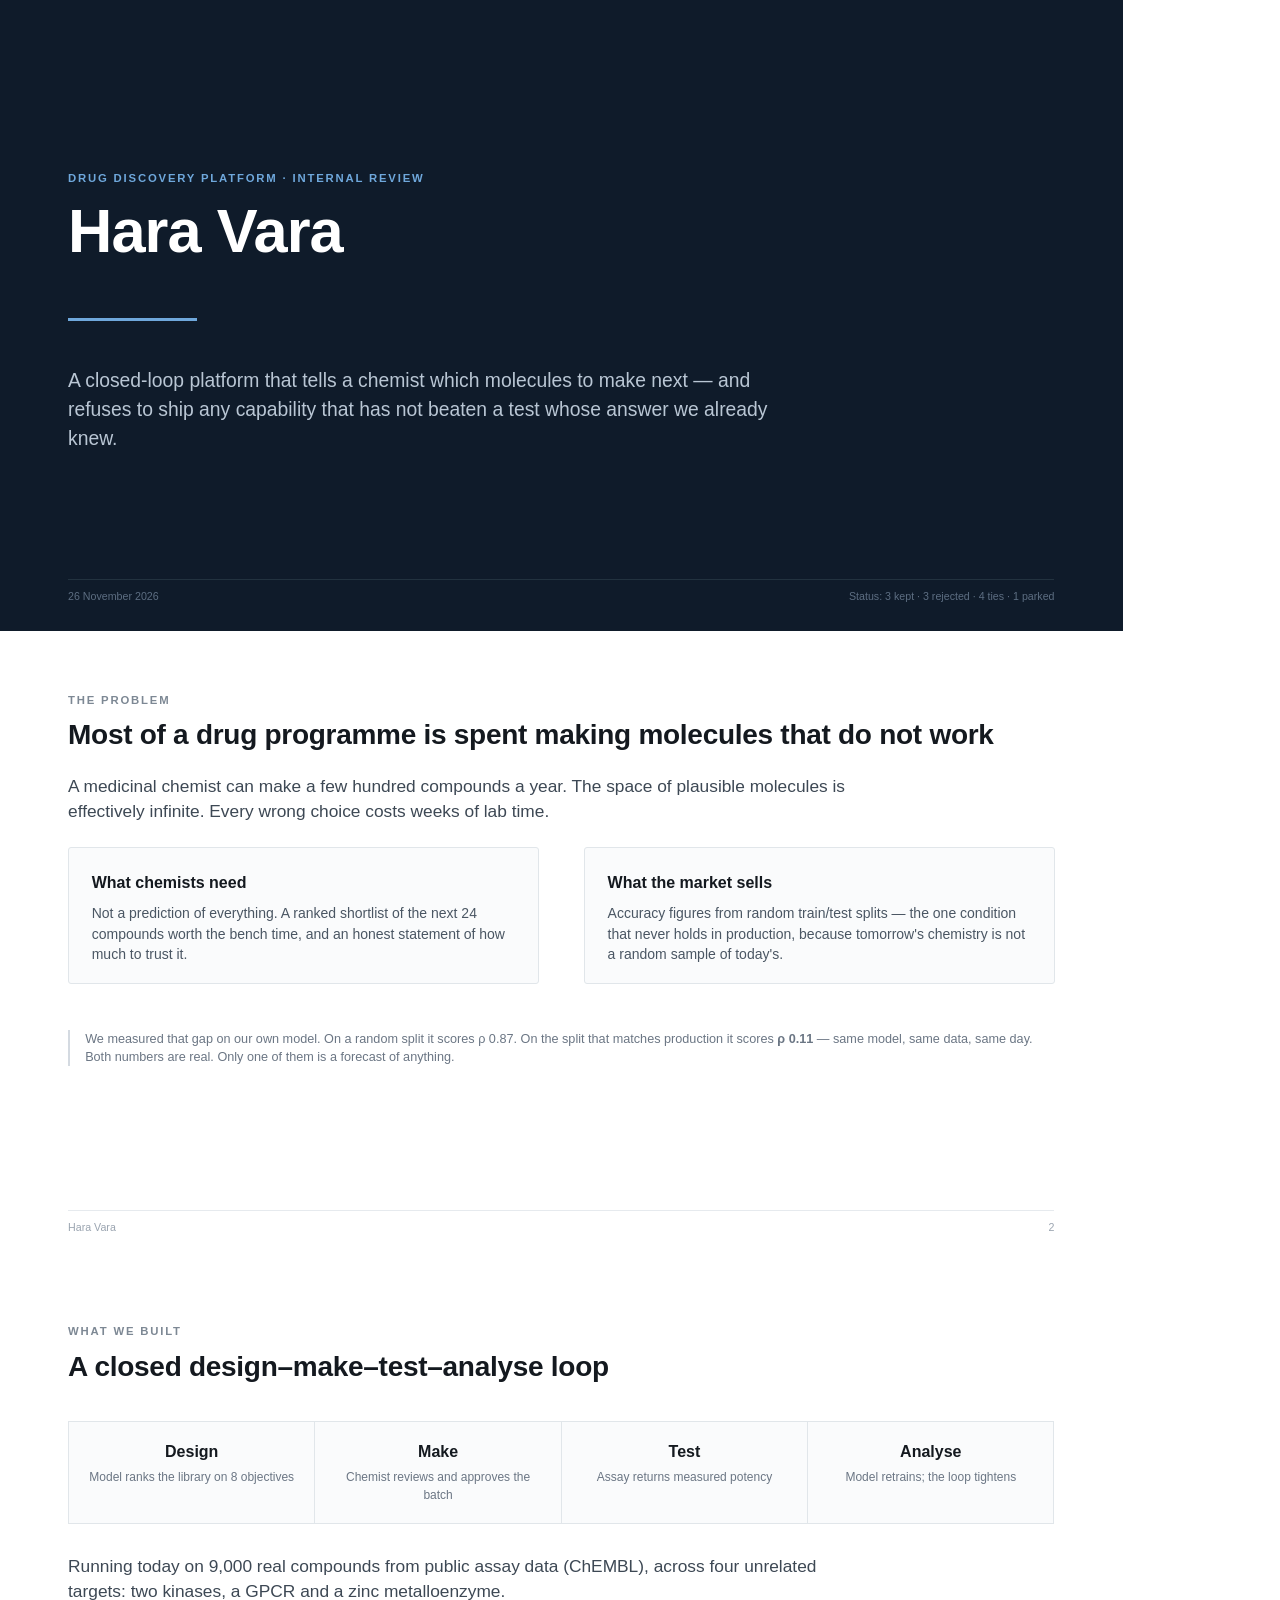
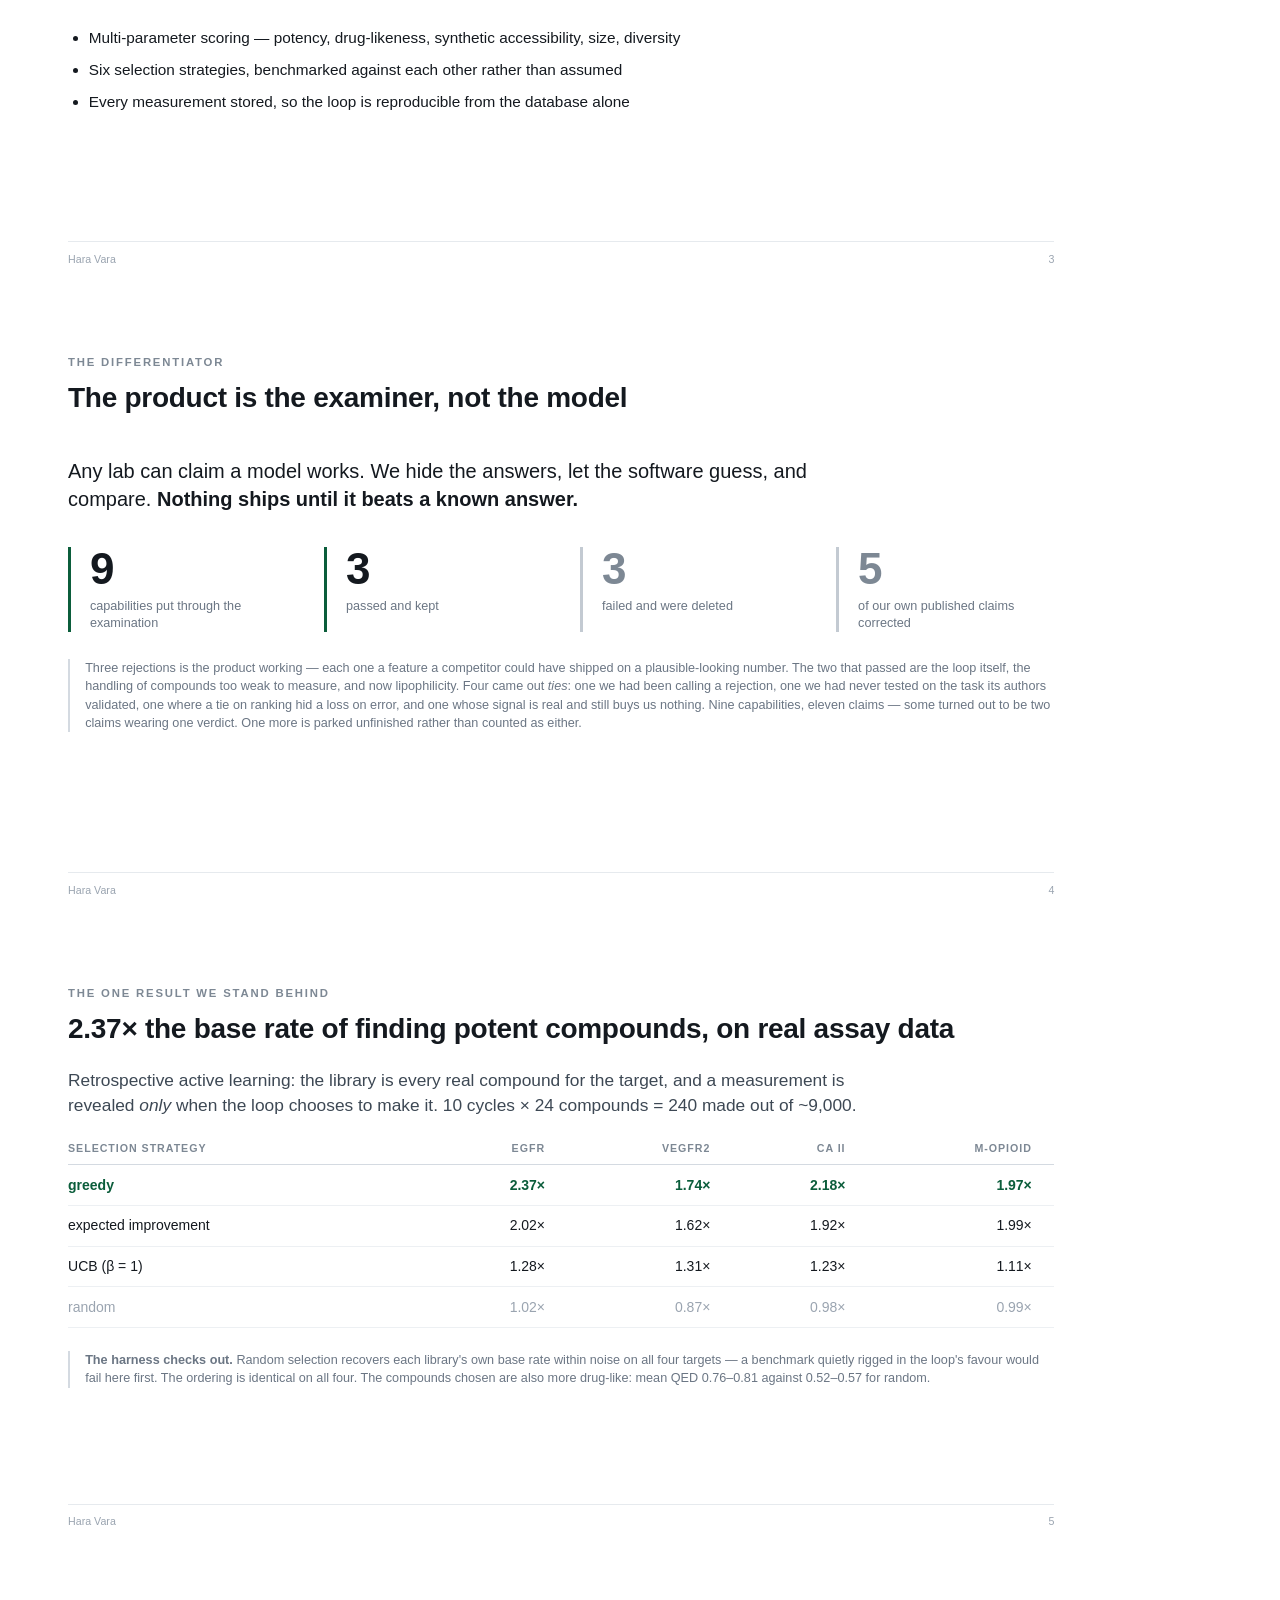
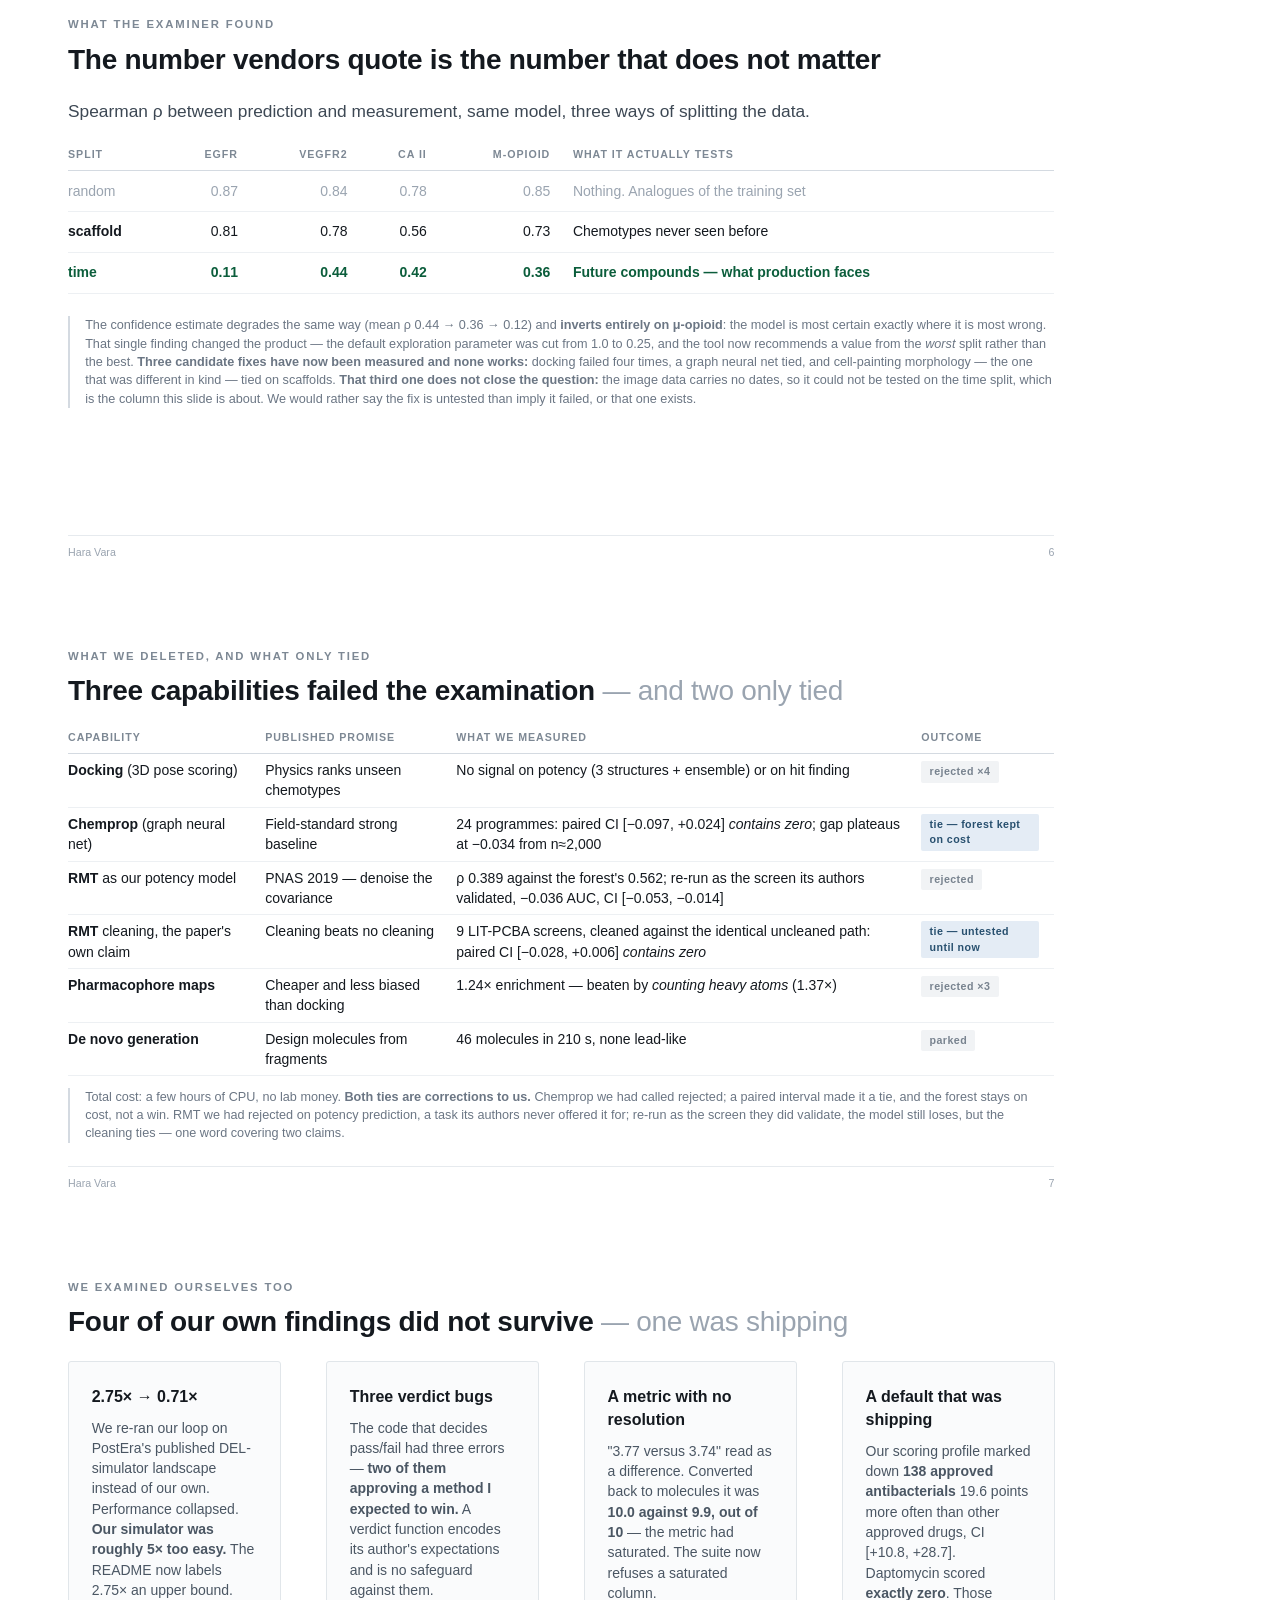
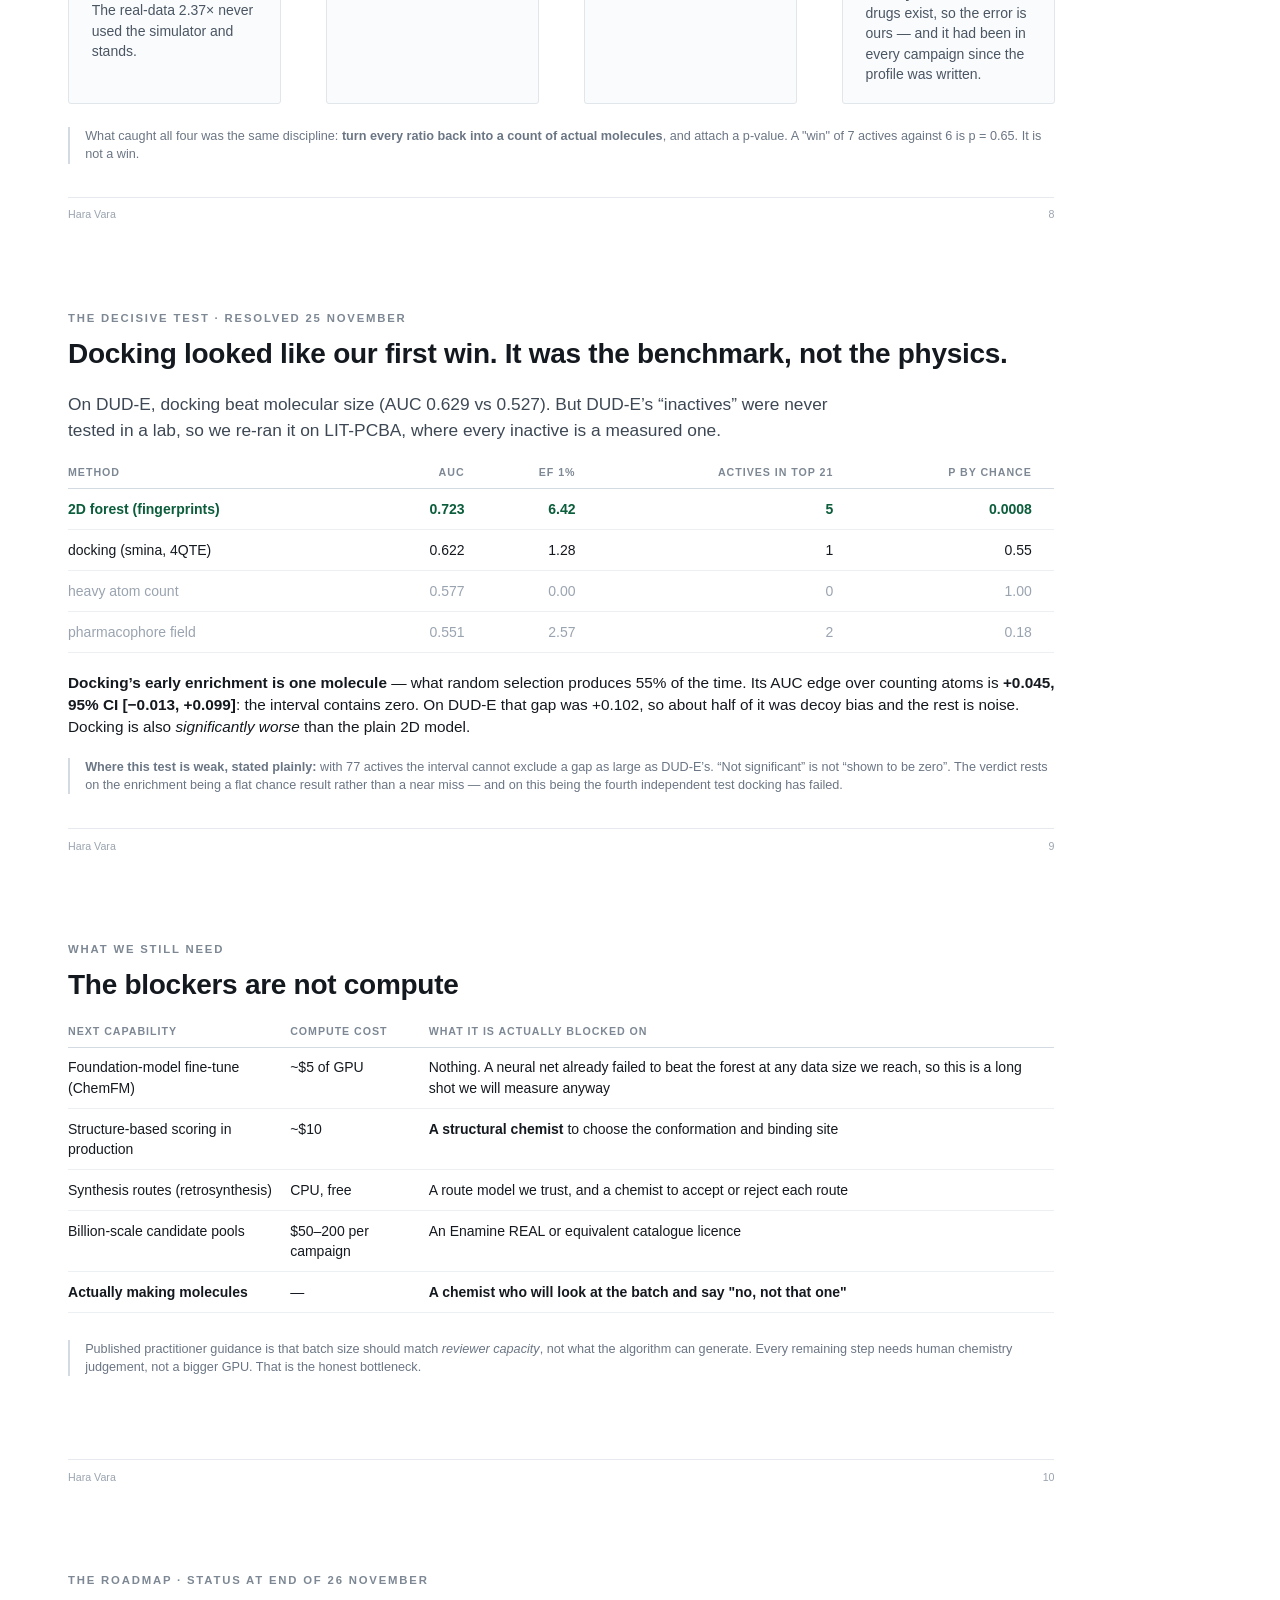
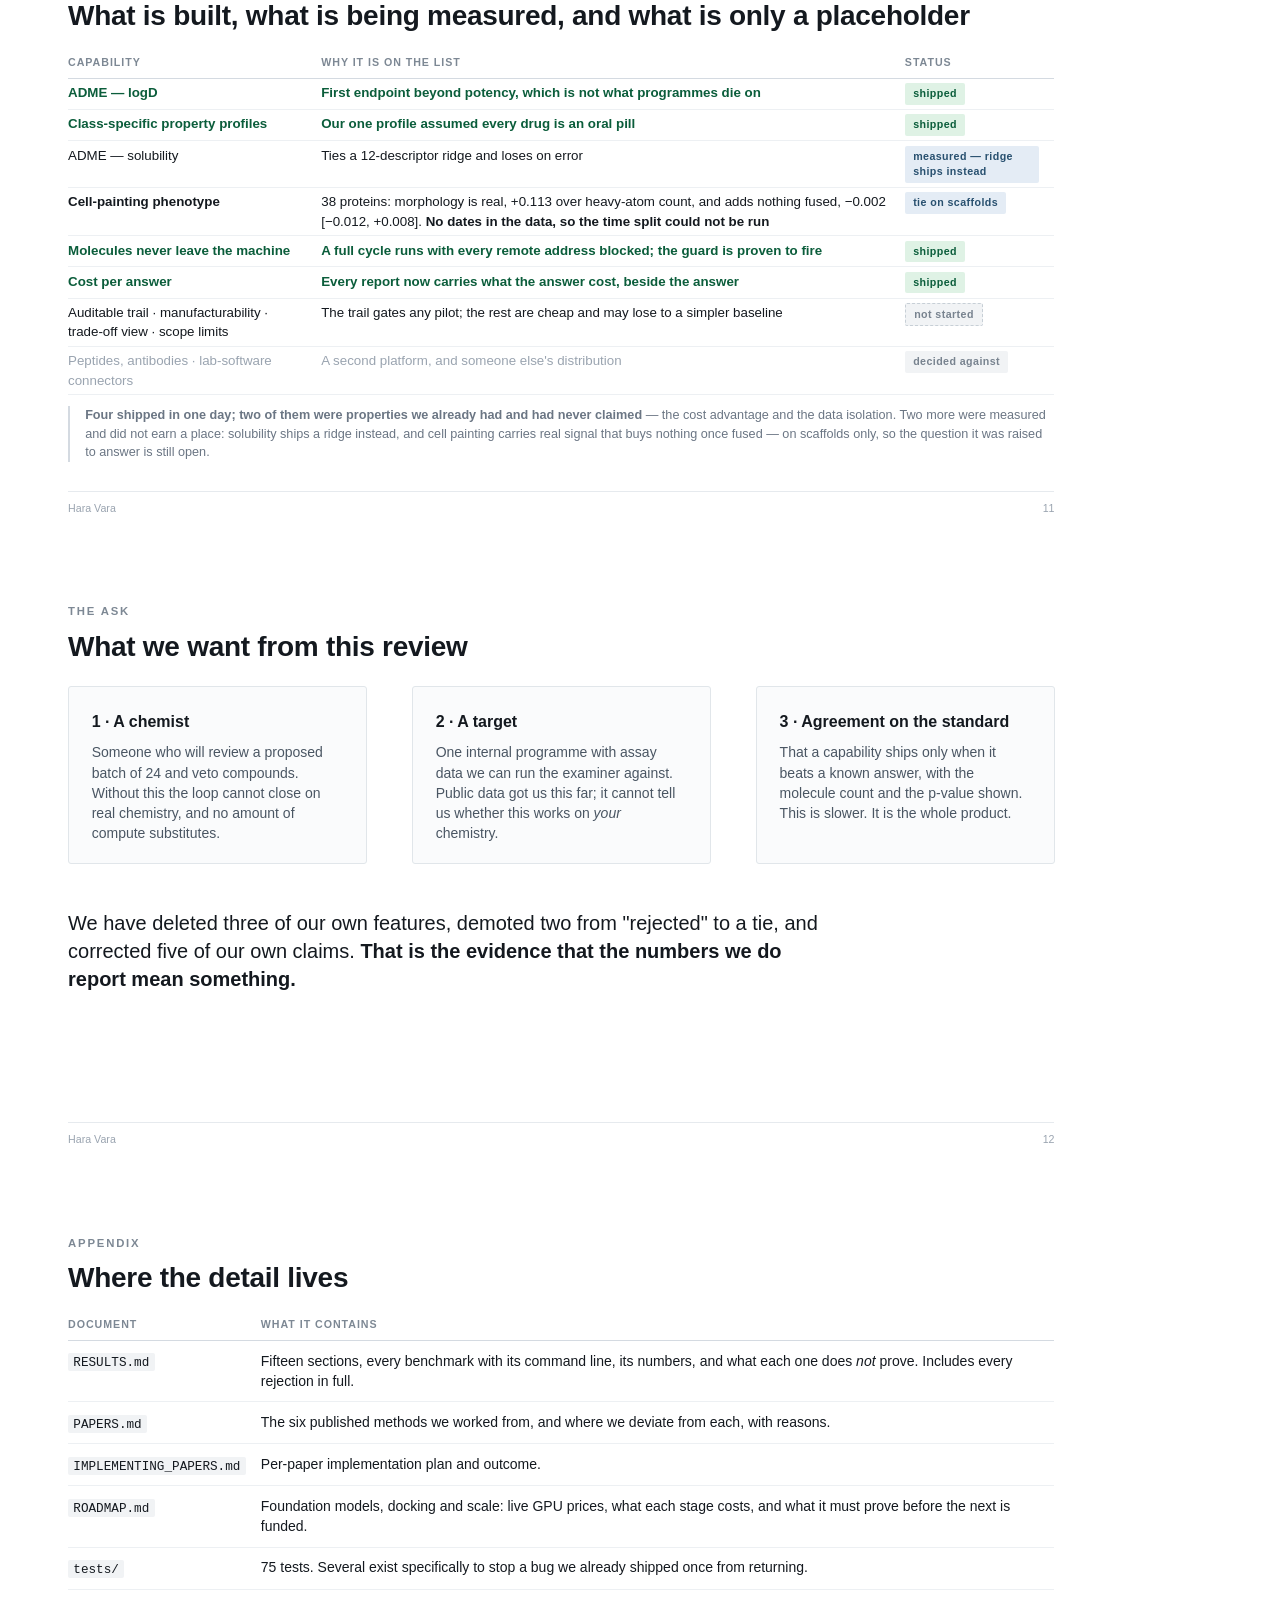
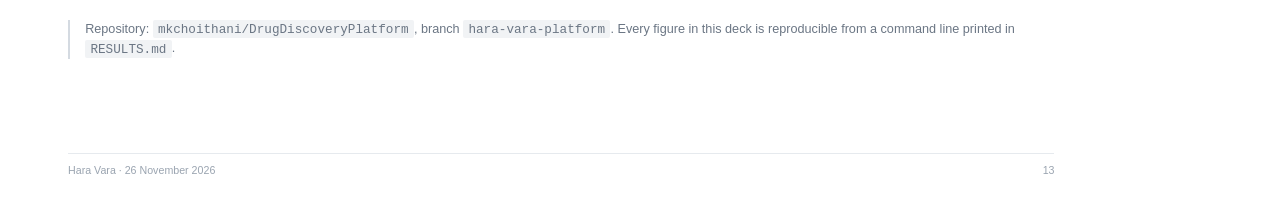
==== commit 3f0d4720: "deck: four rows shipped, and the cell-painting row says what was not tested Sections 20, 21 and 22 l" ====
--- a/deck/pitch.html
+++ b/deck/pitch.html
@@ -85,7 +85,7 @@
   <div class="rule"></div>
   <p class="sub">A closed-loop platform that tells a chemist which molecules to make next —
   and refuses to ship any capability that has not beaten a test whose answer we already knew.</p>
-  <div class="foot"><span>26 November 2026</span><span>Status: 3 kept · 3 rejected · 3 ties · 1 parked</span></div>
+  <div class="foot"><span>26 November 2026</span><span>Status: 3 kept · 3 rejected · 4 ties · 1 parked</span></div>
 </section>
 
 <!-- 2 PROBLEM -->
@@ -141,18 +141,19 @@
     <p class="quote">Any lab can claim a model works. We hide the answers, let the software
     guess, and compare. <strong>Nothing ships until it beats a known answer.</strong></p>
     <div class="big" style="margin-top:9mm">
-      <div><div class="n">8</div><div class="l">capabilities put through the examination</div></div>
+      <div><div class="n">9</div><div class="l">capabilities put through the examination</div></div>
       <div><div class="n">3</div><div class="l">passed and kept</div></div>
       <div class="grey"><div class="n">3</div><div class="l">failed and were deleted</div></div>
       <div class="grey"><div class="n">5</div><div class="l">of our own published claims corrected</div></div>
     </div>
     <div class="note">Three rejections is the product working &mdash; each one a feature a
     competitor could have shipped on a plausible-looking number. The two that passed are the
-    loop itself, the handling of compounds too weak to measure, and now lipophilicity. Three
-    came out <em>ties</em>, each a correction to us: one we had been calling a rejection, one
-    we had never tested on the task its authors validated, and one where a tie on ranking hid
-    a loss on error. Eight capabilities, ten claims &mdash; some of them turned out to be two
-    claims wearing one verdict. One more is parked unfinished rather than counted as either.</div>
+    loop itself, the handling of compounds too weak to measure, and now lipophilicity. Four
+    came out <em>ties</em>: one we had been calling a rejection, one we had never tested on the
+    task its authors validated, one where a tie on ranking hid a loss on error, and one whose
+    signal is real and still buys us nothing. Nine capabilities, eleven claims &mdash; some
+    turned out to be two claims wearing one verdict. One more is parked unfinished rather than
+    counted as either.</div>
   </div>
   <div class="foot"><span>Hara Vara</span><span>4</span></div>
 </section>
@@ -207,7 +208,12 @@
     (mean ρ 0.44 → 0.36 → 0.12) and <strong>inverts entirely on μ-opioid</strong>: the model is
     most certain exactly where it is most wrong. That single finding changed the product — the
     default exploration parameter was cut from 1.0 to 0.25, and the tool now recommends a value
-    from the <em>worst</em> split rather than the best.</div>
+    from the <em>worst</em> split rather than the best. <strong>Three candidate fixes have now
+    been measured and none works:</strong> docking failed four times, a graph neural net tied,
+    and cell-painting morphology — the one that was different in kind — tied on scaffolds.
+    <strong>That third one does not close the question:</strong> the image data carries no dates,
+    so it could not be tested on the time split, which is the column this slide is about. We
+    would rather say the fix is untested than imply it failed, or that one exists.</div>
   </div>
   <div class="foot"><span>Hara Vara</span><span>6</span></div>
 </section>
@@ -338,7 +344,7 @@
 
 <!-- 11 ROADMAP -->
 <section class="slide">
-  <p class="kicker">The roadmap &middot; status as of 26 November</p>
+  <p class="kicker">The roadmap &middot; status at end of 26 November</p>
   <h2>What is built, what is being measured, and what is only a placeholder</h2>
   <div class="body">
     <table class="dense tight">
@@ -352,26 +358,28 @@
       <tr><td>ADME — solubility</td><td>Ties a 12-descriptor ridge and loses on error</td>
           <td><span class="tag tie">measured — ridge ships instead</span></td></tr>
       <tr><td><strong>Cell-painting phenotype</strong></td>
-          <td>A cell's response is not structural resemblance — the only untried fix for slide 6</td>
-          <td><span class="tag eval">under evaluation</span></td></tr>
-      <tr><td>Molecules never leave the customer's machine</td>
-          <td>Already true — only two modules open a connection, neither in the loop</td>
-          <td><span class="tag eval">under evaluation</span></td></tr>
-      <tr><td>Cost per answer · an auditable trail</td>
-          <td>We match a graph neural net at 96× less compute; the trail gates any pilot</td>
-          <td><span class="tag todo">not started</span></td></tr>
-      <tr><td>Manufacturability · trade-off view · scope limits</td>
-          <td>Each cheap; each may lose to a simpler baseline, which is the point</td>
+          <td>38 proteins: morphology is real, +0.113 over heavy-atom count, and adds nothing
+          fused, −0.002 [−0.012, +0.008]. <strong>No dates in the data, so the time split could
+          not be run</strong></td>
+          <td><span class="tag tie">tie on scaffolds</span></td></tr>
+      <tr class="hero"><td><strong>Molecules never leave the machine</strong></td>
+          <td>A full cycle runs with every remote address blocked; the guard is proven to fire</td>
+          <td><span class="tag pass">shipped</span></td></tr>
+      <tr class="hero"><td><strong>Cost per answer</strong></td>
+          <td>Every report now carries what the answer cost, beside the answer</td>
+          <td><span class="tag pass">shipped</span></td></tr>
+      <tr><td>Auditable trail · manufacturability · trade-off view · scope limits</td>
+          <td>The trail gates any pilot; the rest are cheap and may lose to a simpler baseline</td>
           <td><span class="tag todo">not started</span></td></tr>
       <tr class="dead"><td>Peptides, antibodies · lab-software connectors</td>
           <td>A second platform, and someone else's distribution</td>
           <td><span class="tag fail">decided against</span></td></tr>
     </table>
-    <div class="note" style="margin-top:4mm"><strong>Two are already true and we had never
-    said so</strong> — the cost advantage and the data isolation. <strong>Nothing marked "under
-    evaluation" or "not started" is claimed as working</strong>, and each carries the
-    known-answer test it must pass first. The shipped rows passed theirs; solubility did not,
-    so a ridge ships instead.</div>
+    <div class="note" style="margin-top:3mm"><strong>Four shipped in one day; two of them were
+    properties we already had and had never claimed</strong> — the cost advantage and the data
+    isolation. Two more were measured and did not earn a place: solubility ships a ridge
+    instead, and cell painting carries real signal that buys nothing once fused — on scaffolds
+    only, so the question it was raised to answer is still open.</div>
   </div>
   <div class="foot"><span>Hara Vara</span><span>11</span></div>
 </section>
